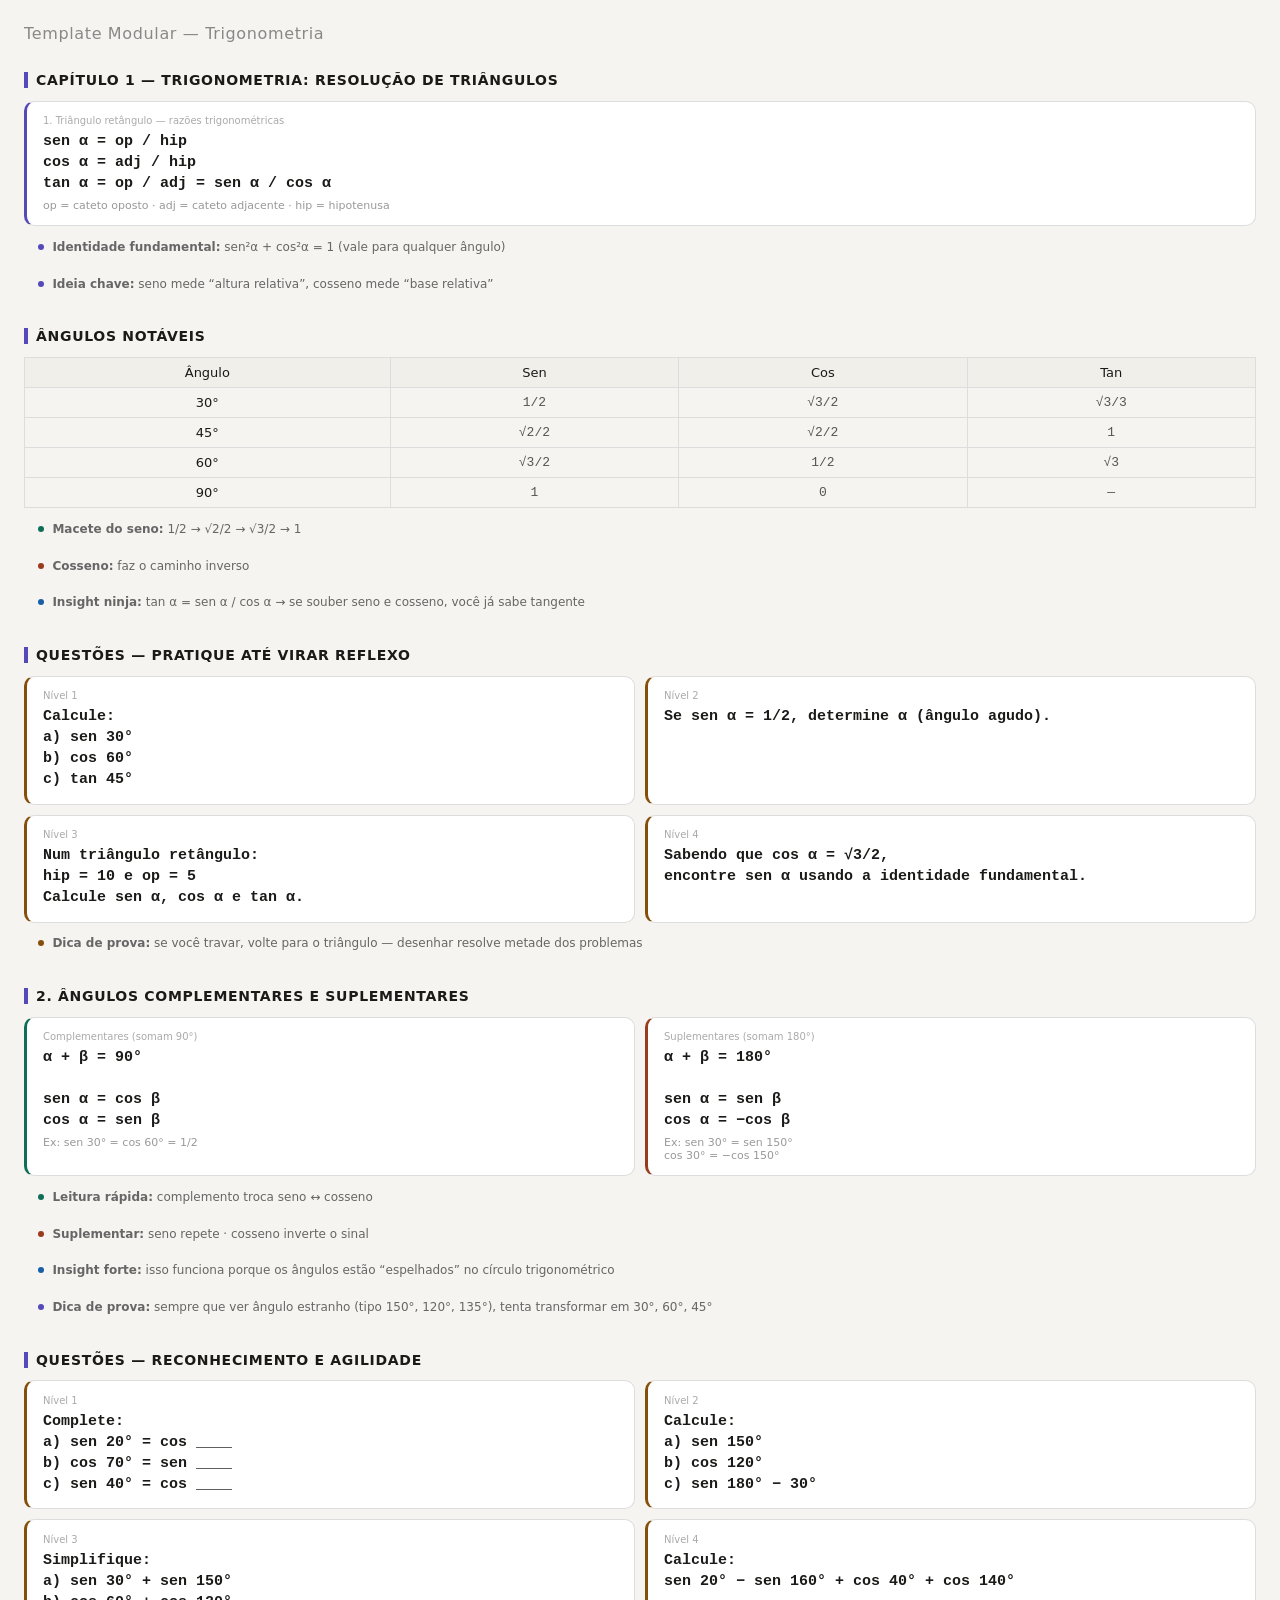
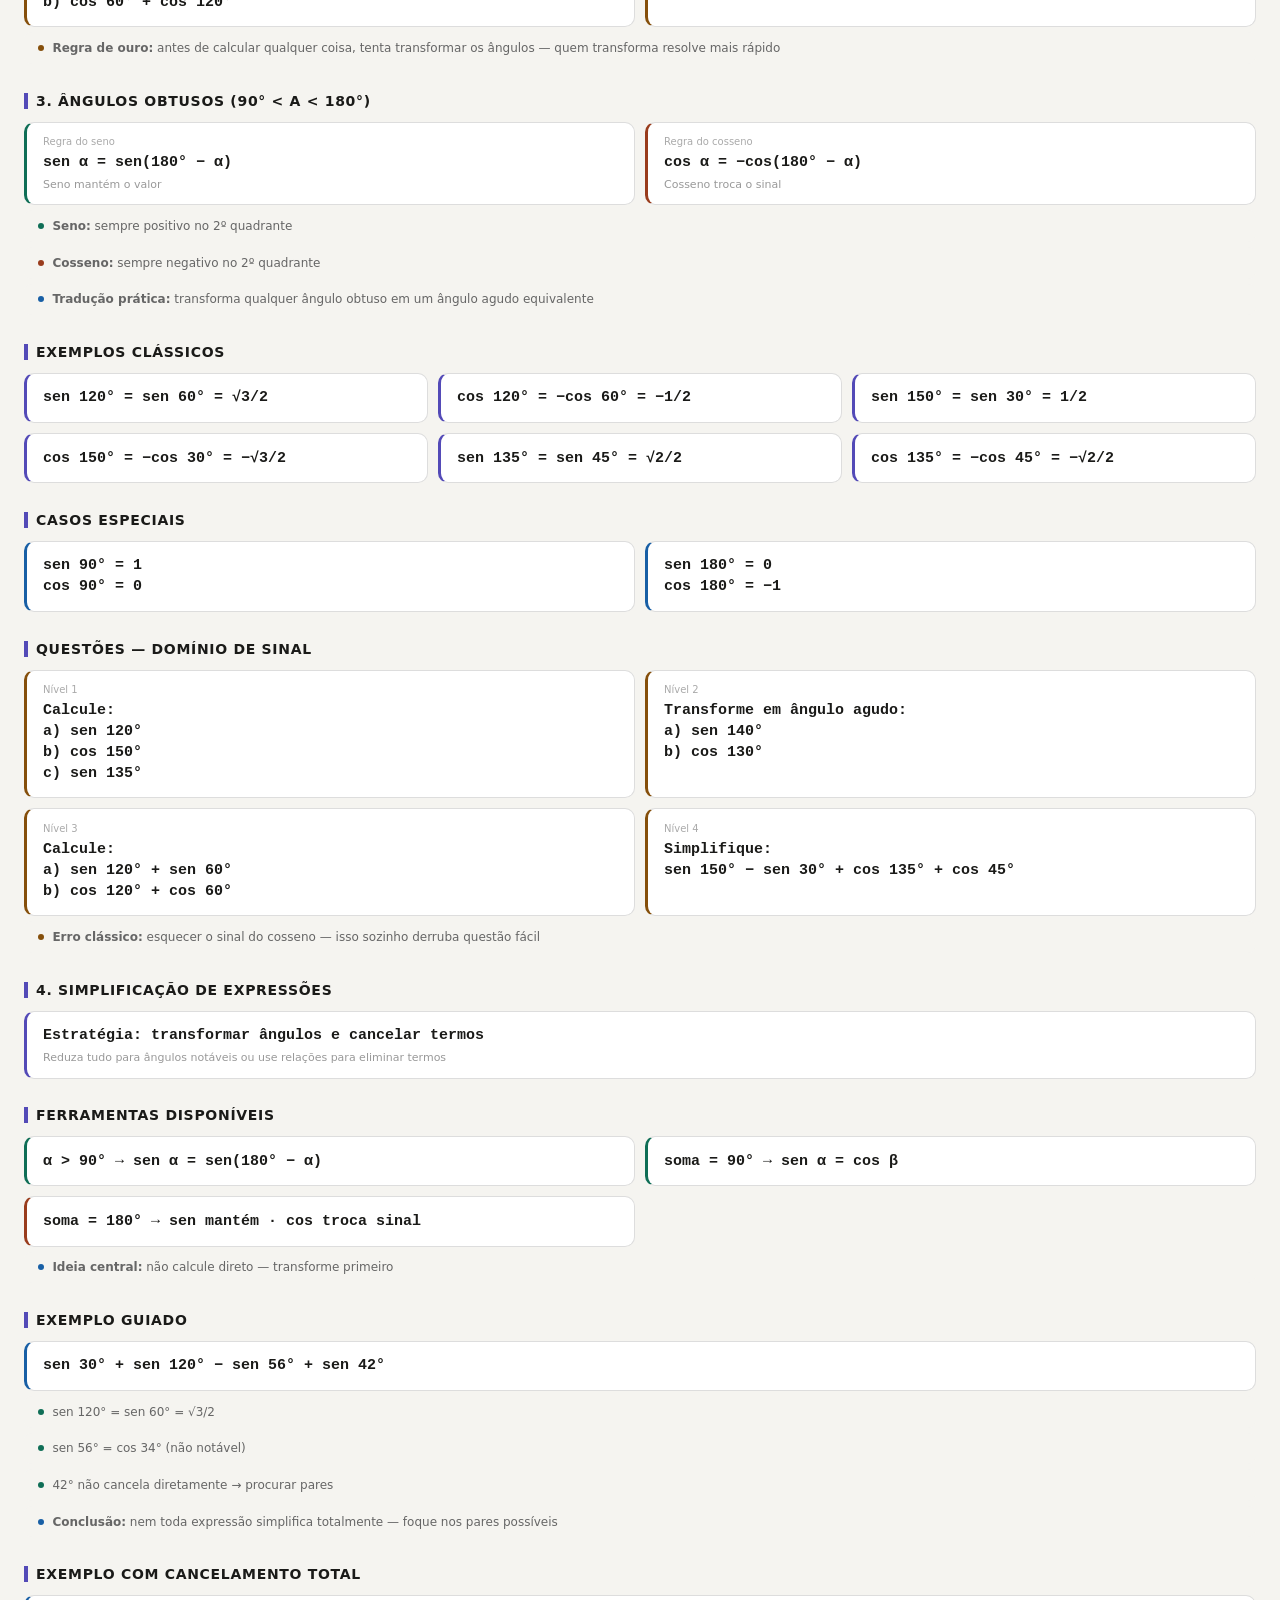
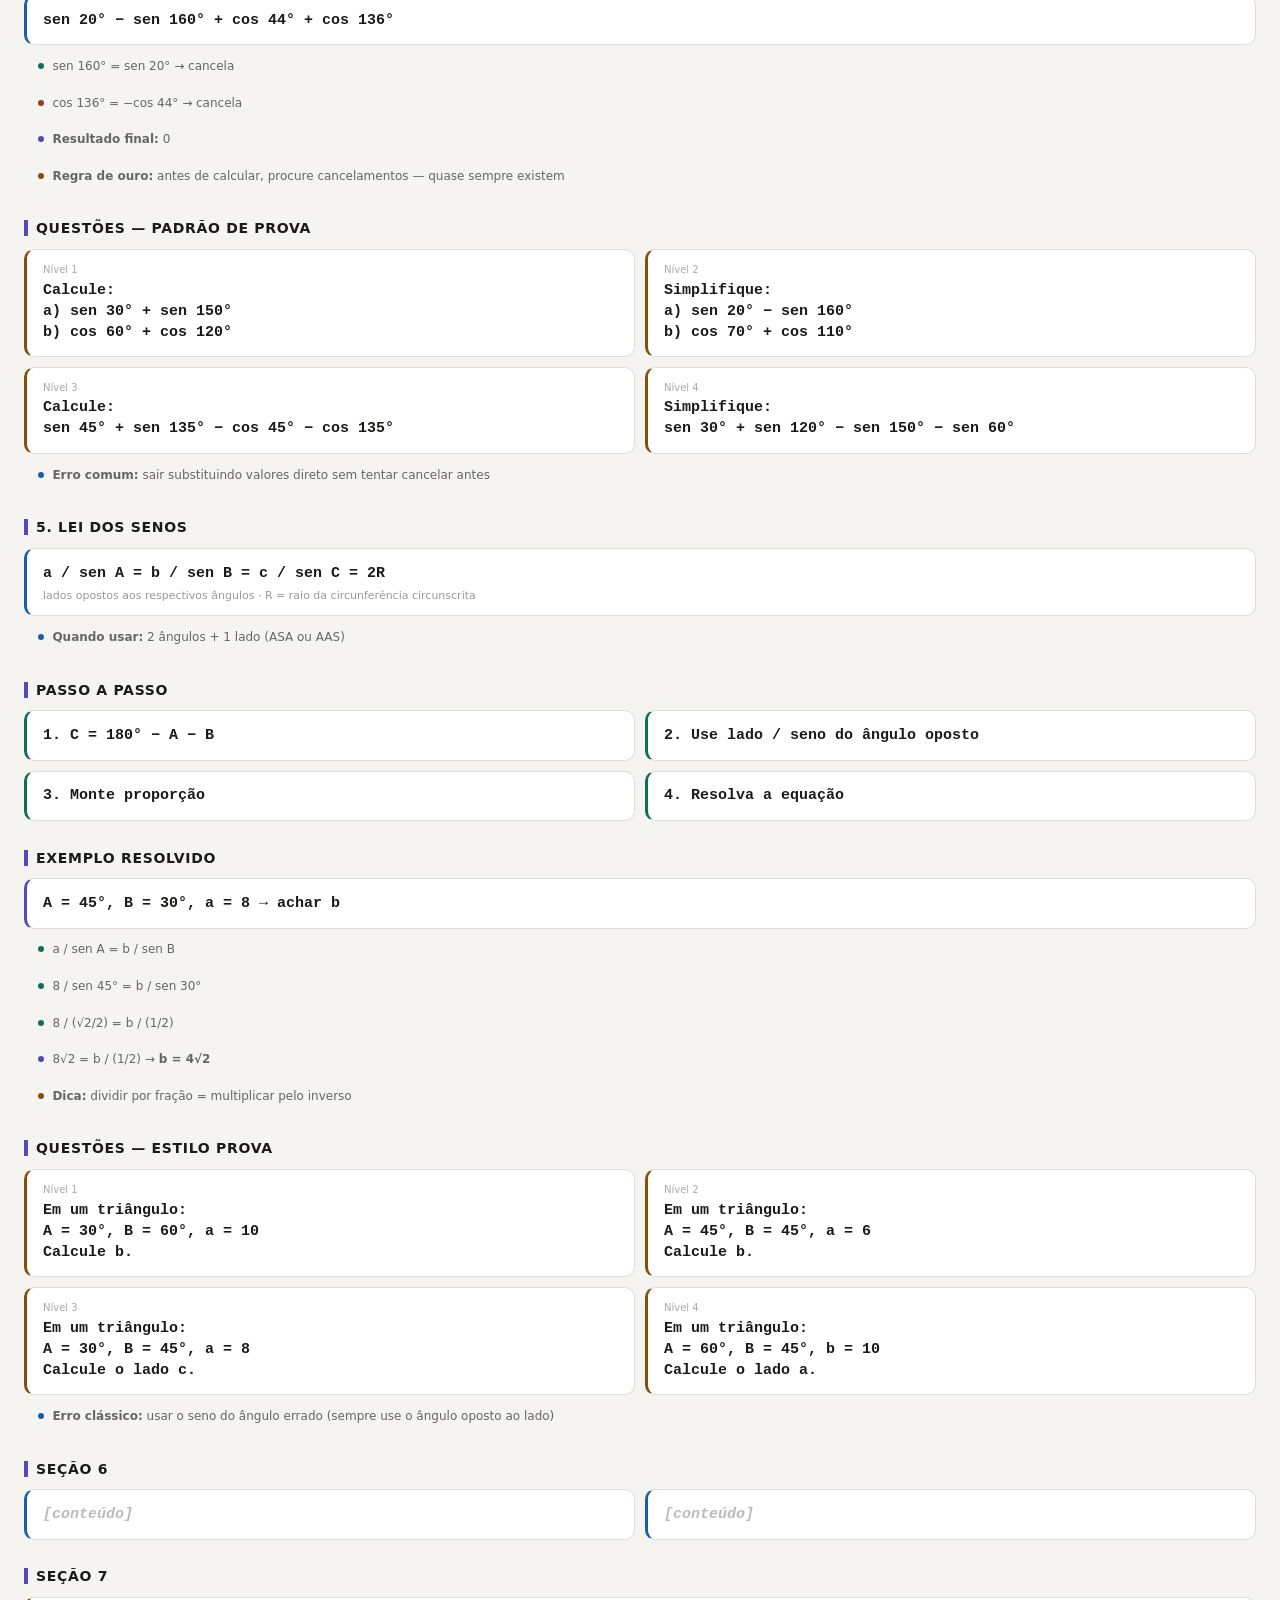
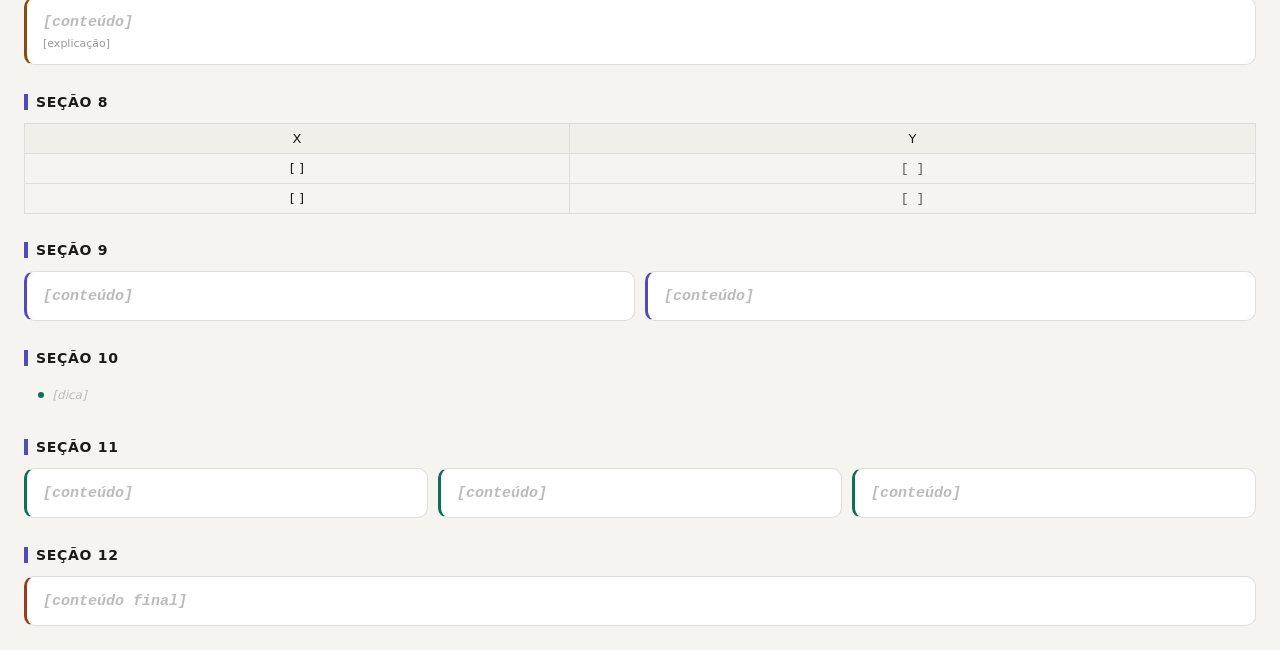
==== index.html @ 58ce8fad "upd" ====
<!DOCTYPE html>
<html lang="pt-br">
<head>
<meta charset="UTF-8">
<meta name="viewport" content="width=device-width, initial-scale=1.0">
<title>Template — Trigonometria Modular</title>

<style>
* { box-sizing: border-box; margin: 0; padding: 0; }
body { font-family: system-ui, sans-serif; background: #f5f4f0; color: #1a1a18; padding: 1.5rem; }
h1 { font-size: 16px; font-weight: 500; color: #888; margin-bottom: 1.5rem; letter-spacing: .04em; }

.section-label {
  font-size: 14px;
  font-weight: 700;
  letter-spacing: .05em;
  text-transform: uppercase;
  color: #1a1a18;
  margin: 1.8rem 0 .8rem;
  border-left: 4px solid #534AB7;
  padding-left: 8px;
}
.grid { display: grid; grid-template-columns: 1fr 1fr; gap: 10px; }
.grid3 { display: grid; grid-template-columns: 1fr 1fr 1fr; gap: 10px; }

.f { background: #fff; border: 0.5px solid #ddd; border-radius: 10px; padding: .85rem 1rem; }
.f .name { font-size: 10px; color: #aaa; margin-bottom: .3rem; }
.f .formula { font-size: 15px; font-weight: 600; font-family: 'Courier New', monospace; line-height: 1.4; }
.f .note { font-size: 11px; color: #999; margin-top: .3rem; }

.accent-purple { border-left: 3px solid #534AB7; }
.accent-teal   { border-left: 3px solid #0F6E56; }
.accent-coral  { border-left: 3px solid #993C1D; }
.accent-blue   { border-left: 3px solid #185FA5; }
.accent-amber  { border-left: 3px solid #854F0B; }

table { width: 100%; border-collapse: collapse; font-size: 13px; margin: 4px 0; }
th { background: #f0efe9; padding: 7px 10px; font-weight: 500; border: 0.5px solid #ddd; text-align: center; }
td { padding: 7px 10px; border: 0.5px solid #ddd; text-align: center; color: #555; font-family: monospace; }
td:first-child { font-family: system-ui; font-weight: 500; color: #1a1a18; }

.rule {
  background: #f5f4f0;
  border-radius: 8px;
  padding: .55rem .9rem;
  font-size: 12px;
  color: #666;
  margin: 5px 0;
  display: flex;
  gap: 8px;
  align-items: flex-start;
}

.dot { width: 6px; height: 6px; border-radius: 50%; flex-shrink: 0; margin-top: 4px; }
.dp { background: #534AB7; }
.dt { background: #0F6E56; }
.dc { background: #993C1D; }
.db { background: #185FA5; }
.da { background: #854F0B; }

.placeholder {
  font-size: 12px;
  color: #bbb;
  font-style: italic;
}

@media (max-width: 480px) {
  .grid, .grid3 { grid-template-columns: 1fr; }
}
</style>
</head>

<body>

<h1>Template Modular — Trigonometria</h1>

<!-- BLOCO 1 -->
<div class="section-label">Capítulo 1 — Trigonometria: resolução de triângulos</div>

<div class="f accent-purple">
  <div class="name">1. Triângulo retângulo — razões trigonométricas</div>
  <div class="formula">
    sen α = op / hip<br>
    cos α = adj / hip<br>
    tan α = op / adj = sen α / cos α
  </div>
  <div class="note">
    op = cateto oposto · adj = cateto adjacente · hip = hipotenusa
  </div>
</div>

<div class="rule">
  <span class="dot dp"></span>
  <span><b>Identidade fundamental:</b> sen²α + cos²α = 1 (vale para qualquer ângulo)</span>
</div>

<div class="rule">
  <span class="dot dp"></span>
  <span><b>Ideia chave:</b> seno mede “altura relativa”, cosseno mede “base relativa”</span>
</div>

<div class="section-label">Ângulos notáveis</div>

<table>
<thead><tr><th>Ângulo</th><th>Sen</th><th>Cos</th><th>Tan</th></tr></thead>
<tbody>
<tr><td>30°</td><td>1/2</td><td>√3/2</td><td>√3/3</td></tr>
<tr><td>45°</td><td>√2/2</td><td>√2/2</td><td>1</td></tr>
<tr><td>60°</td><td>√3/2</td><td>1/2</td><td>√3</td></tr>
<tr><td>90°</td><td>1</td><td>0</td><td>—</td></tr>
</tbody>
</table>

<div class="rule">
  <span class="dot dt"></span>
  <span><b>Macete do seno:</b> 1/2 → √2/2 → √3/2 → 1</span>
</div>

<div class="rule">
  <span class="dot dc"></span>
  <span><b>Cosseno:</b> faz o caminho inverso</span>
</div>

<div class="rule">
  <span class="dot db"></span>
  <span><b>Insight ninja:</b> tan α = sen α / cos α → se souber seno e cosseno, você já sabe tangente</span>
</div>

<!-- QUESTÕES -->
<div class="section-label">Questões — pratique até virar reflexo</div>

<div class="grid">

  <div class="f accent-amber">
    <div class="name">Nível 1</div>
    <div class="formula">
      Calcule:<br>
      a) sen 30°<br>
      b) cos 60°<br>
      c) tan 45°
    </div>
  </div>

  <div class="f accent-amber">
    <div class="name">Nível 2</div>
    <div class="formula">
      Se sen α = 1/2, determine α (ângulo agudo).
    </div>
  </div>

  <div class="f accent-amber">
    <div class="name">Nível 3</div>
    <div class="formula">
      Num triângulo retângulo:<br>
      hip = 10 e op = 5<br>
      Calcule sen α, cos α e tan α.
    </div>
  </div>

  <div class="f accent-amber">
    <div class="name">Nível 4</div>
    <div class="formula">
      Sabendo que cos α = √3/2,<br>
      encontre sen α usando a identidade fundamental.
    </div>
  </div>

</div>

<div class="rule">
  <span class="dot da"></span>
  <span><b>Dica de prova:</b> se você travar, volte para o triângulo — desenhar resolve metade dos problemas</span>
</div>

<!-- BLOCO 2 -->
<div class="section-label">2. Ângulos complementares e suplementares</div>

<div class="grid">

  <div class="f accent-teal">
    <div class="name">Complementares (somam 90°)</div>
    <div class="formula">
      α + β = 90°<br><br>
      sen α = cos β<br>
      cos α = sen β
    </div>
    <div class="note">
      Ex: sen 30° = cos 60° = 1/2
    </div>
  </div>

  <div class="f accent-coral">
    <div class="name">Suplementares (somam 180°)</div>
    <div class="formula">
      α + β = 180°<br><br>
      sen α = sen β<br>
      cos α = −cos β
    </div>
    <div class="note">
      Ex: sen 30° = sen 150°<br>
      cos 30° = −cos 150°
    </div>
  </div>

</div>

<div class="rule">
  <span class="dot dt"></span>
  <span><b>Leitura rápida:</b> complemento troca seno ↔ cosseno</span>
</div>

<div class="rule">
  <span class="dot dc"></span>
  <span><b>Suplementar:</b> seno repete · cosseno inverte o sinal</span>
</div>

<div class="rule">
  <span class="dot db"></span>
  <span><b>Insight forte:</b> isso funciona porque os ângulos estão “espelhados” no círculo trigonométrico</span>
</div>

<div class="rule">
  <span class="dot dp"></span>
  <span><b>Dica de prova:</b> sempre que ver ângulo estranho (tipo 150°, 120°, 135°), tenta transformar em 30°, 60°, 45°</span>
</div>

<!-- QUESTÕES -->
<div class="section-label">Questões — reconhecimento e agilidade</div>

<div class="grid">

  <div class="f accent-amber">
    <div class="name">Nível 1</div>
    <div class="formula">
      Complete:<br>
      a) sen 20° = cos ____<br>
      b) cos 70° = sen ____<br>
      c) sen 40° = cos ____
    </div>
  </div>

  <div class="f accent-amber">
    <div class="name">Nível 2</div>
    <div class="formula">
      Calcule:<br>
      a) sen 150°<br>
      b) cos 120°<br>
      c) sen 180° − 30°
    </div>
  </div>

  <div class="f accent-amber">
    <div class="name">Nível 3</div>
    <div class="formula">
      Simplifique:<br>
      a) sen 30° + sen 150°<br>
      b) cos 60° + cos 120°
    </div>
  </div>

  <div class="f accent-amber">
    <div class="name">Nível 4</div>
    <div class="formula">
      Calcule:<br>
      sen 20° − sen 160° + cos 40° + cos 140°
    </div>
  </div>

</div>

<div class="rule">
  <span class="dot da"></span>
  <span><b>Regra de ouro:</b> antes de calcular qualquer coisa, tenta transformar os ângulos — quem transforma resolve mais rápido</span>
</div>

<!-- BLOCO 3 -->
<div class="section-label">3. Ângulos obtusos (90° < α < 180°)</div>

<div class="grid">

  <div class="f accent-teal">
    <div class="name">Regra do seno</div>
    <div class="formula">
      sen α = sen(180° − α)
    </div>
    <div class="note">
      Seno mantém o valor
    </div>
  </div>

  <div class="f accent-coral">
    <div class="name">Regra do cosseno</div>
    <div class="formula">
      cos α = −cos(180° − α)
    </div>
    <div class="note">
      Cosseno troca o sinal
    </div>
  </div>

</div>

<div class="rule">
  <span class="dot dt"></span>
  <span><b>Seno:</b> sempre positivo no 2º quadrante</span>
</div>

<div class="rule">
  <span class="dot dc"></span>
  <span><b>Cosseno:</b> sempre negativo no 2º quadrante</span>
</div>

<div class="rule">
  <span class="dot db"></span>
  <span><b>Tradução prática:</b> transforma qualquer ângulo obtuso em um ângulo agudo equivalente</span>
</div>

<div class="section-label">Exemplos clássicos</div>

<div class="grid3">

  <div class="f accent-purple">
    <div class="formula">
      sen 120° = sen 60° = √3/2
    </div>
  </div>

  <div class="f accent-purple">
    <div class="formula">
      cos 120° = −cos 60° = −1/2
    </div>
  </div>

  <div class="f accent-purple">
    <div class="formula">
      sen 150° = sen 30° = 1/2
    </div>
  </div>

  <div class="f accent-purple">
    <div class="formula">
      cos 150° = −cos 30° = −√3/2
    </div>
  </div>

  <div class="f accent-purple">
    <div class="formula">
      sen 135° = sen 45° = √2/2
    </div>
  </div>

  <div class="f accent-purple">
    <div class="formula">
      cos 135° = −cos 45° = −√2/2
    </div>
  </div>

</div>

<div class="section-label">Casos especiais</div>

<div class="grid">

  <div class="f accent-blue">
    <div class="formula">
      sen 90° = 1<br>
      cos 90° = 0
    </div>
  </div>

  <div class="f accent-blue">
    <div class="formula">
      sen 180° = 0<br>
      cos 180° = −1
    </div>
  </div>

</div>

<!-- QUESTÕES -->
<div class="section-label">Questões — domínio de sinal</div>

<div class="grid">

  <div class="f accent-amber">
    <div class="name">Nível 1</div>
    <div class="formula">
      Calcule:<br>
      a) sen 120°<br>
      b) cos 150°<br>
      c) sen 135°
    </div>
  </div>

  <div class="f accent-amber">
    <div class="name">Nível 2</div>
    <div class="formula">
      Transforme em ângulo agudo:<br>
      a) sen 140°<br>
      b) cos 130°
    </div>
  </div>

  <div class="f accent-amber">
    <div class="name">Nível 3</div>
    <div class="formula">
      Calcule:<br>
      a) sen 120° + sen 60°<br>
      b) cos 120° + cos 60°
    </div>
  </div>

  <div class="f accent-amber">
    <div class="name">Nível 4</div>
    <div class="formula">
      Simplifique:<br>
      sen 150° − sen 30° + cos 135° + cos 45°
    </div>
  </div>

</div>

<div class="rule">
  <span class="dot da"></span>
  <span><b>Erro clássico:</b> esquecer o sinal do cosseno — isso sozinho derruba questão fácil</span>
</div>

<!-- BLOCO 4 -->
<div class="section-label">4. Simplificação de expressões</div>

<div class="f accent-purple">
  <div class="formula">
    Estratégia: transformar ângulos e cancelar termos
  </div>
  <div class="note">
    Reduza tudo para ângulos notáveis ou use relações para eliminar termos
  </div>
</div>

<div class="section-label">Ferramentas disponíveis</div>

<div class="grid">

  <div class="f accent-teal">
    <div class="formula">
      α > 90° → sen α = sen(180° − α)
    </div>
  </div>

  <div class="f accent-teal">
    <div class="formula">
      soma = 90° → sen α = cos β
    </div>
  </div>

  <div class="f accent-coral">
    <div class="formula">
      soma = 180° → sen mantém · cos troca sinal
    </div>
  </div>

</div>

<div class="rule">
  <span class="dot db"></span>
  <span><b>Ideia central:</b> não calcule direto — transforme primeiro</span>
</div>

<div class="section-label">Exemplo guiado</div>

<div class="f accent-blue">
  <div class="formula">
    sen 30° + sen 120° − sen 56° + sen 42°
  </div>
</div>

<div class="rule">
  <span class="dot dt"></span>
  <span>sen 120° = sen 60° = √3/2</span>
</div>

<div class="rule">
  <span class="dot dt"></span>
  <span>sen 56° = cos 34° (não notável)</span>
</div>

<div class="rule">
  <span class="dot dt"></span>
  <span>42° não cancela diretamente → procurar pares</span>
</div>

<div class="rule">
  <span class="dot db"></span>
  <span><b>Conclusão:</b> nem toda expressão simplifica totalmente — foque nos pares possíveis</span>
</div>

<div class="section-label">Exemplo com cancelamento total</div>

<div class="f accent-blue">
  <div class="formula">
    sen 20° − sen 160° + cos 44° + cos 136°
  </div>
</div>

<div class="rule">
  <span class="dot dt"></span>
  <span>sen 160° = sen 20° → cancela</span>
</div>

<div class="rule">
  <span class="dot dc"></span>
  <span>cos 136° = −cos 44° → cancela</span>
</div>

<div class="rule">
  <span class="dot dp"></span>
  <span><b>Resultado final:</b> 0</span>
</div>

<div class="rule">
  <span class="dot da"></span>
  <span><b>Regra de ouro:</b> antes de calcular, procure cancelamentos — quase sempre existem</span>
</div>

<!-- QUESTÕES -->
<div class="section-label">Questões — padrão de prova</div>

<div class="grid">

  <div class="f accent-amber">
    <div class="name">Nível 1</div>
    <div class="formula">
      Calcule:<br>
      a) sen 30° + sen 150°<br>
      b) cos 60° + cos 120°
    </div>
  </div>

  <div class="f accent-amber">
    <div class="name">Nível 2</div>
    <div class="formula">
      Simplifique:<br>
      a) sen 20° − sen 160°<br>
      b) cos 70° + cos 110°
    </div>
  </div>

  <div class="f accent-amber">
    <div class="name">Nível 3</div>
    <div class="formula">
      Calcule:<br>
      sen 45° + sen 135° − cos 45° − cos 135°
    </div>
  </div>

  <div class="f accent-amber">
    <div class="name">Nível 4</div>
    <div class="formula">
      Simplifique:<br>
      sen 30° + sen 120° − sen 150° − sen 60°
    </div>
  </div>

</div>

<div class="rule">
  <span class="dot db"></span>
  <span><b>Erro comum:</b> sair substituindo valores direto sem tentar cancelar antes</span>
</div>

<!-- BLOCO 5 -->
<div class="section-label">5. Lei dos senos</div>

<div class="f accent-blue">
  <div class="formula">
    a / sen A = b / sen B = c / sen C = 2R
  </div>
  <div class="note">
    lados opostos aos respectivos ângulos · R = raio da circunferência circunscrita
  </div>
</div>

<div class="rule">
  <span class="dot db"></span>
  <span><b>Quando usar:</b> 2 ângulos + 1 lado (ASA ou AAS)</span>
</div>

<div class="section-label">Passo a passo</div>

<div class="grid">

  <div class="f accent-teal">
    <div class="formula">
      1. C = 180° − A − B
    </div>
  </div>

  <div class="f accent-teal">
    <div class="formula">
      2. Use lado / seno do ângulo oposto
    </div>
  </div>

  <div class="f accent-teal">
    <div class="formula">
      3. Monte proporção
    </div>
  </div>

  <div class="f accent-teal">
    <div class="formula">
      4. Resolva a equação
    </div>
  </div>

</div>

<div class="section-label">Exemplo resolvido</div>

<div class="f accent-purple">
  <div class="formula">
    A = 45°, B = 30°, a = 8 → achar b
  </div>
</div>

<div class="rule">
  <span class="dot dt"></span>
  <span>a / sen A = b / sen B</span>
</div>

<div class="rule">
  <span class="dot dt"></span>
  <span>8 / sen 45° = b / sen 30°</span>
</div>

<div class="rule">
  <span class="dot dt"></span>
  <span>8 / (√2/2) = b / (1/2)</span>
</div>

<div class="rule">
  <span class="dot dp"></span>
  <span>8√2 = b / (1/2) → <b>b = 4√2</b></span>
</div>

<div class="rule">
  <span class="dot da"></span>
  <span><b>Dica:</b> dividir por fração = multiplicar pelo inverso</span>
</div>

<!-- QUESTÕES -->
<div class="section-label">Questões — estilo prova</div>

<div class="grid">

  <div class="f accent-amber">
    <div class="name">Nível 1</div>
    <div class="formula">
      Em um triângulo:<br>
      A = 30°, B = 60°, a = 10<br>
      Calcule b.
    </div>
  </div>

  <div class="f accent-amber">
    <div class="name">Nível 2</div>
    <div class="formula">
      Em um triângulo:<br>
      A = 45°, B = 45°, a = 6<br>
      Calcule b.
    </div>
  </div>

  <div class="f accent-amber">
    <div class="name">Nível 3</div>
    <div class="formula">
      Em um triângulo:<br>
      A = 30°, B = 45°, a = 8<br>
      Calcule o lado c.
    </div>
  </div>

  <div class="f accent-amber">
    <div class="name">Nível 4</div>
    <div class="formula">
      Em um triângulo:<br>
      A = 60°, B = 45°, b = 10<br>
      Calcule o lado a.
    </div>
  </div>

</div>

<div class="rule">
  <span class="dot db"></span>
  <span><b>Erro clássico:</b> usar o seno do ângulo errado (sempre use o ângulo oposto ao lado)</span>
</div>

<!-- BLOCO 6 -->
<div class="section-label">Seção 6</div>
<div class="grid">
  <div class="f accent-blue"><div class="formula placeholder">[conteúdo]</div></div>
  <div class="f accent-blue"><div class="formula placeholder">[conteúdo]</div></div>
</div>

<!-- BLOCO 7 -->
<div class="section-label">Seção 7</div>
<div class="f accent-amber">
  <div class="formula placeholder">[conteúdo]</div>
  <div class="note">[explicação]</div>
</div>

<!-- BLOCO 8 -->
<div class="section-label">Seção 8</div>
<table>
<thead><tr><th>X</th><th>Y</th></tr></thead>
<tbody>
<tr><td>[ ]</td><td>[ ]</td></tr>
<tr><td>[ ]</td><td>[ ]</td></tr>
</tbody>
</table>

<!-- BLOCO 9 -->
<div class="section-label">Seção 9</div>
<div class="grid">
  <div class="f accent-purple"><div class="formula placeholder">[conteúdo]</div></div>
  <div class="f accent-purple"><div class="formula placeholder">[conteúdo]</div></div>
</div>

<!-- BLOCO 10 -->
<div class="section-label">Seção 10</div>
<div class="rule"><span class="dot dt"></span><span class="placeholder">[dica]</span></div>

<!-- BLOCO 11 -->
<div class="section-label">Seção 11</div>
<div class="grid3">
  <div class="f accent-teal"><div class="formula placeholder">[conteúdo]</div></div>
  <div class="f accent-teal"><div class="formula placeholder">[conteúdo]</div></div>
  <div class="f accent-teal"><div class="formula placeholder">[conteúdo]</div></div>
</div>

<!-- BLOCO 12 -->
<div class="section-label">Seção 12</div>
<div class="f accent-coral">
  <div class="formula placeholder">[conteúdo final]</div>
</div>

</body>
</html>
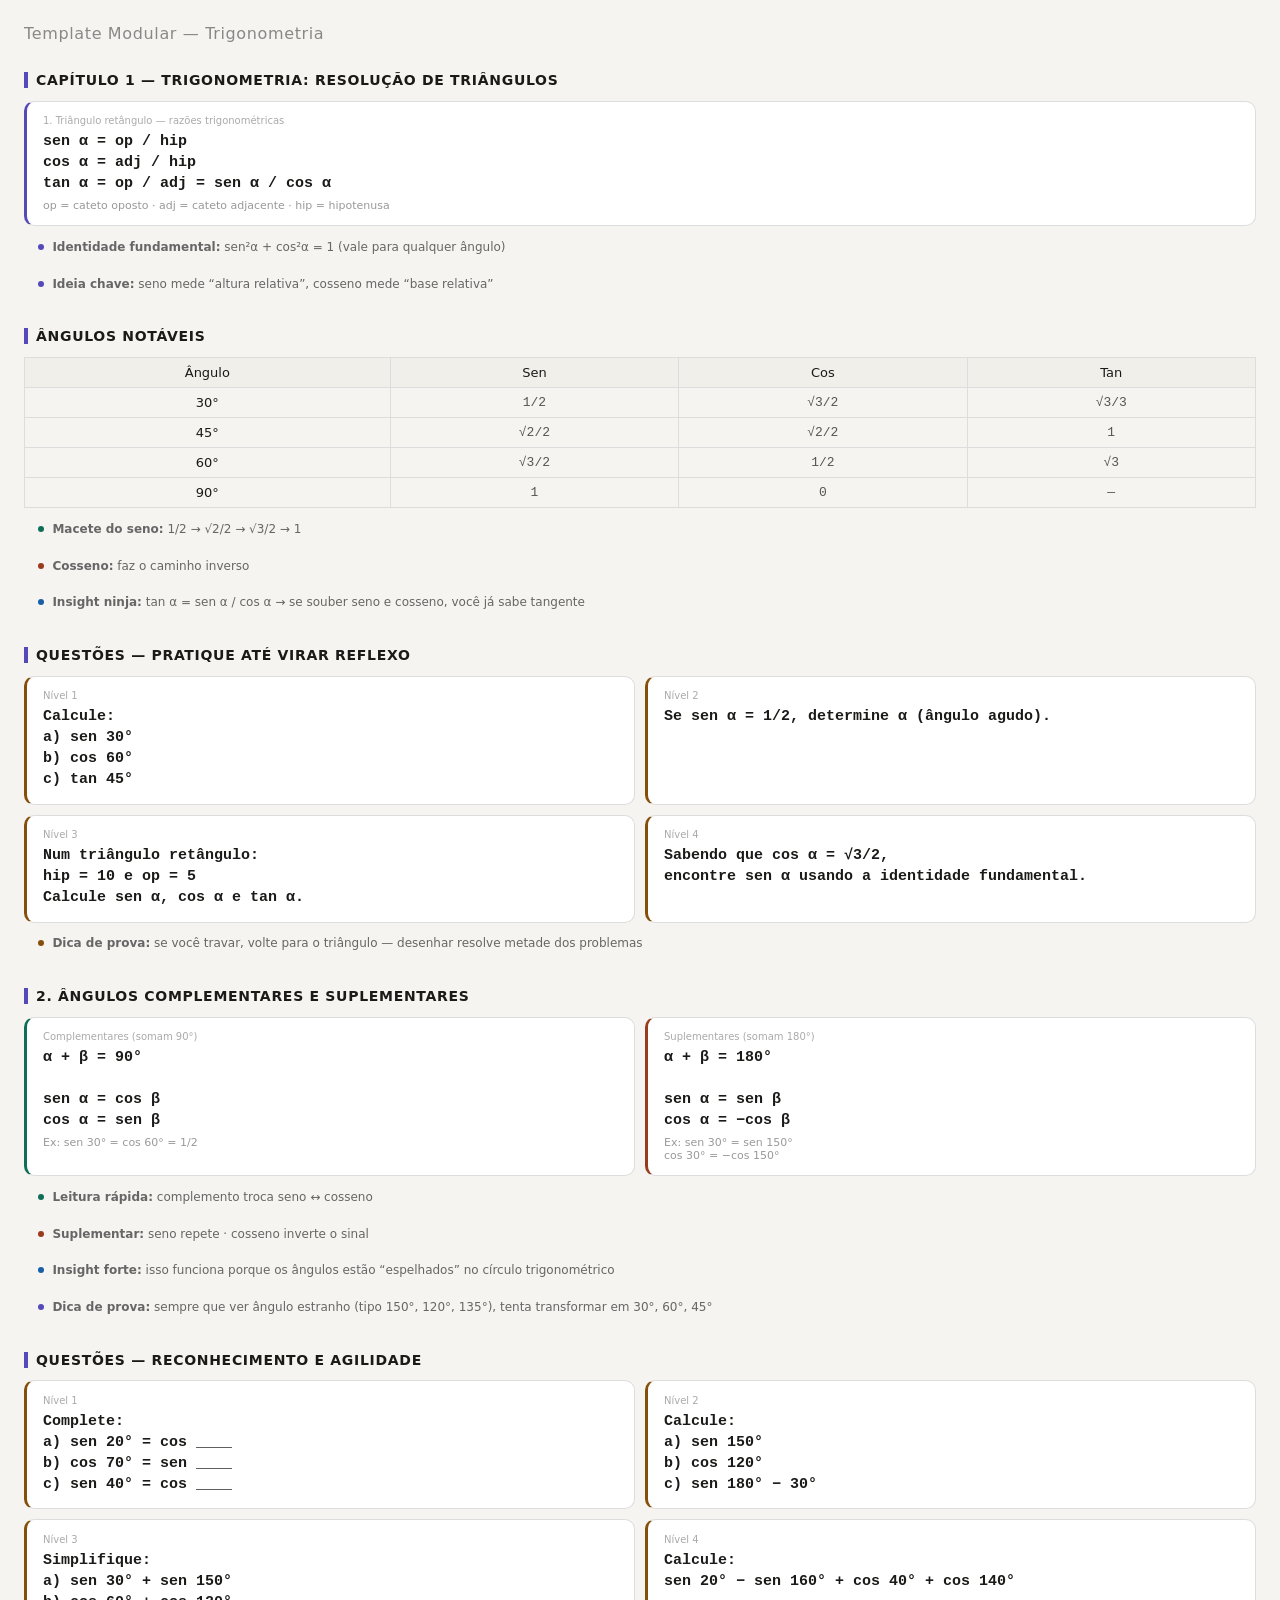
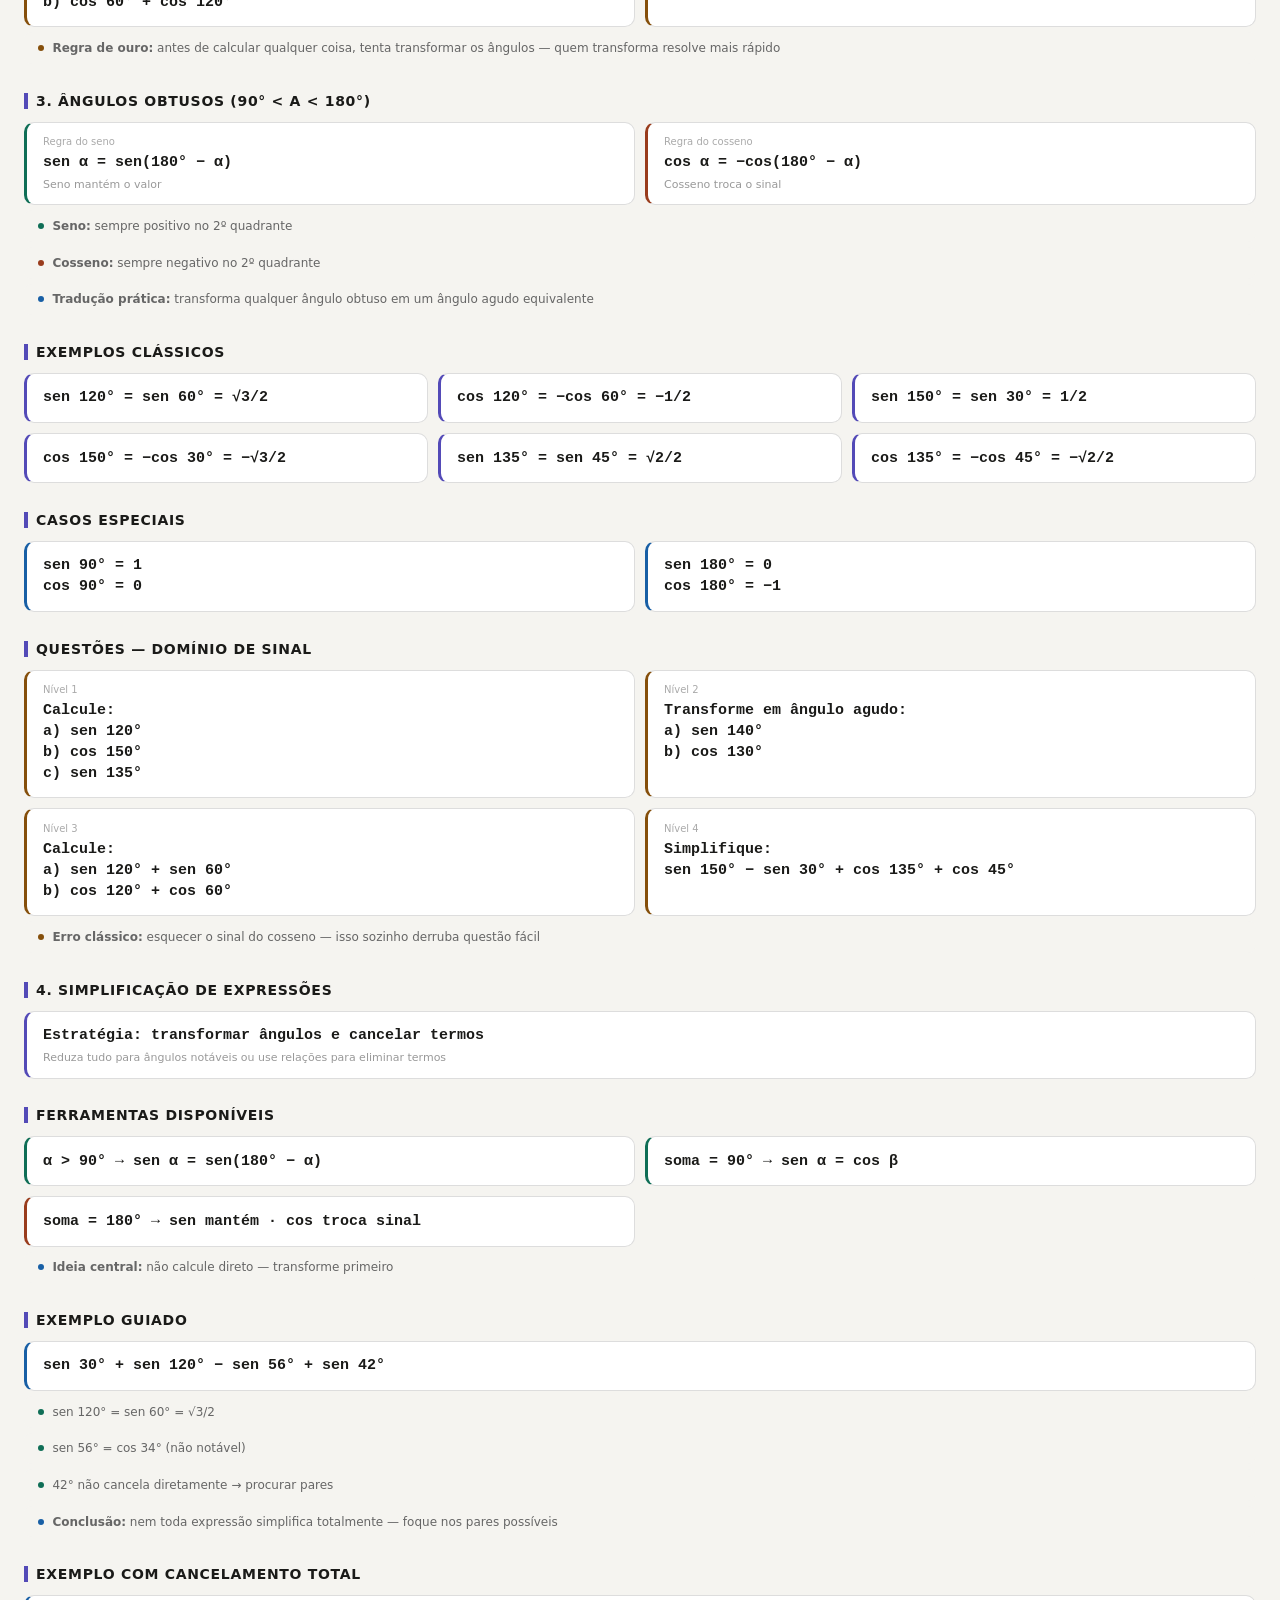
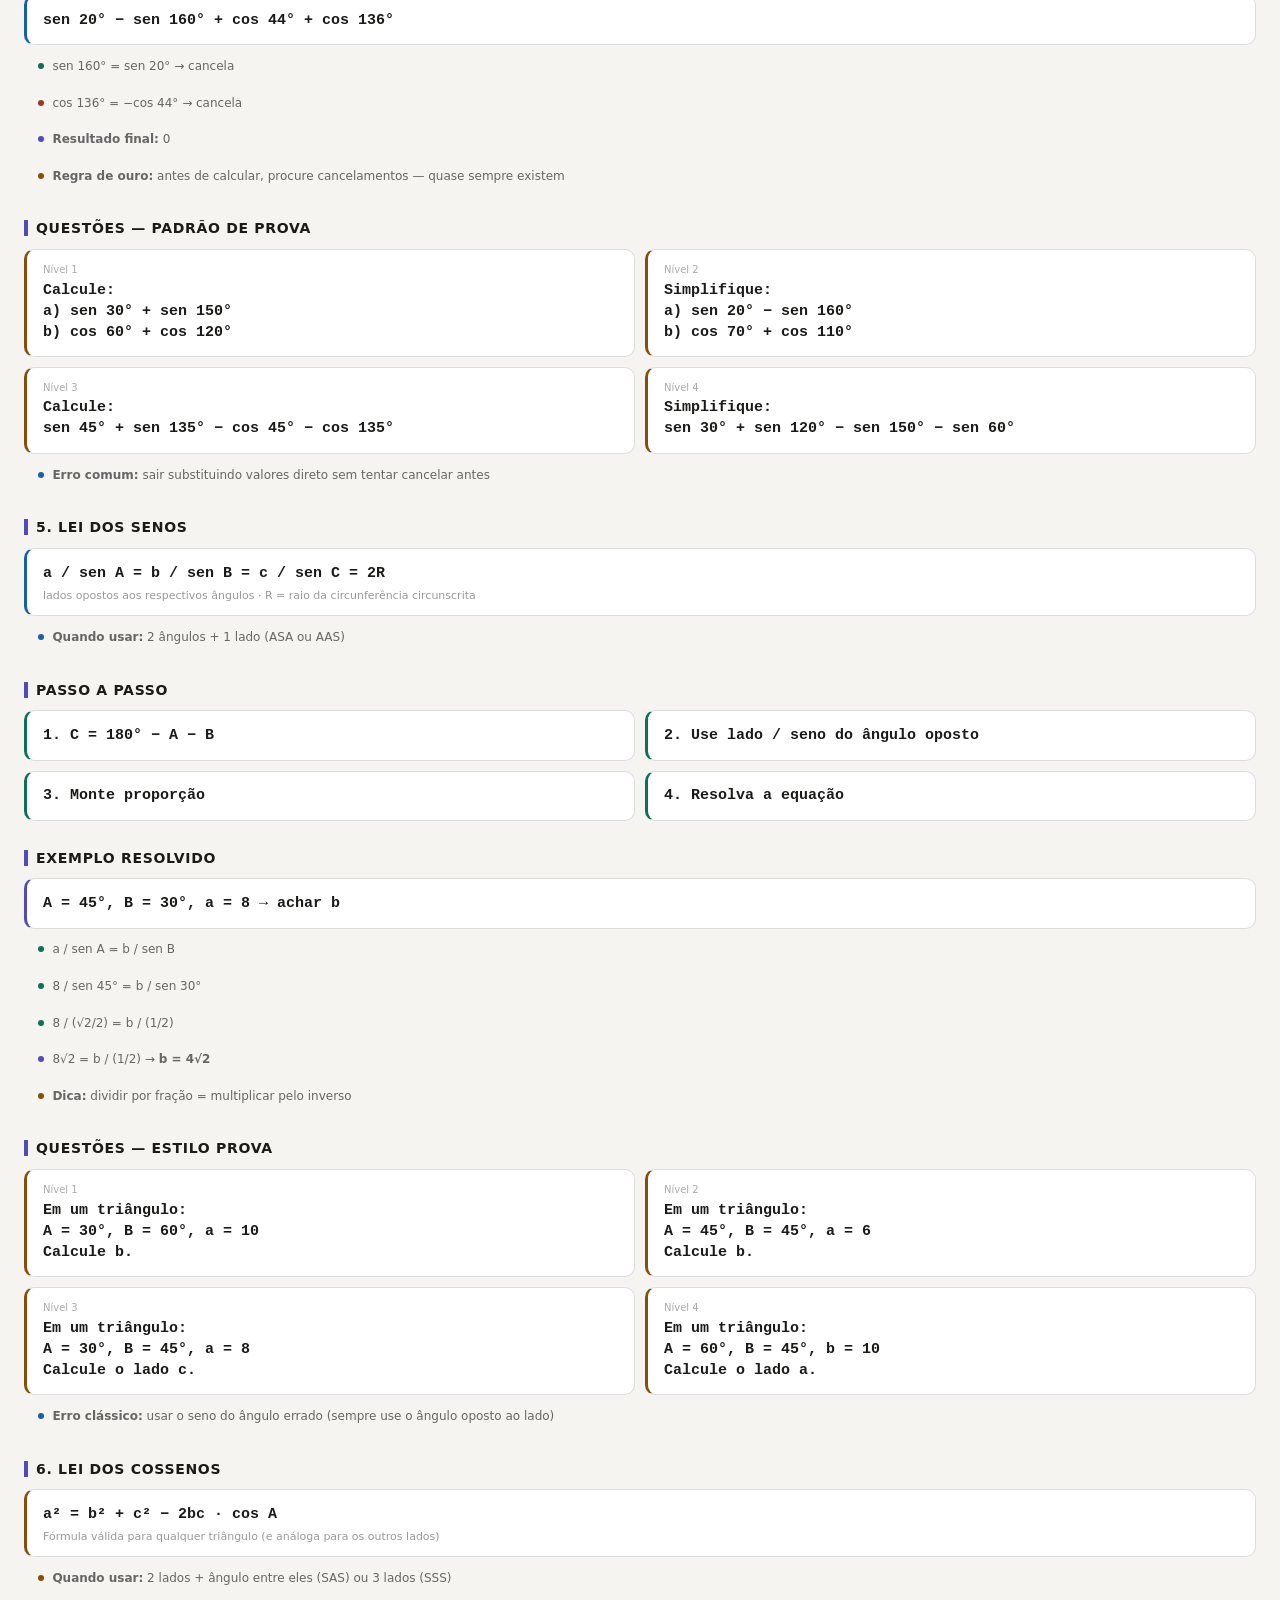
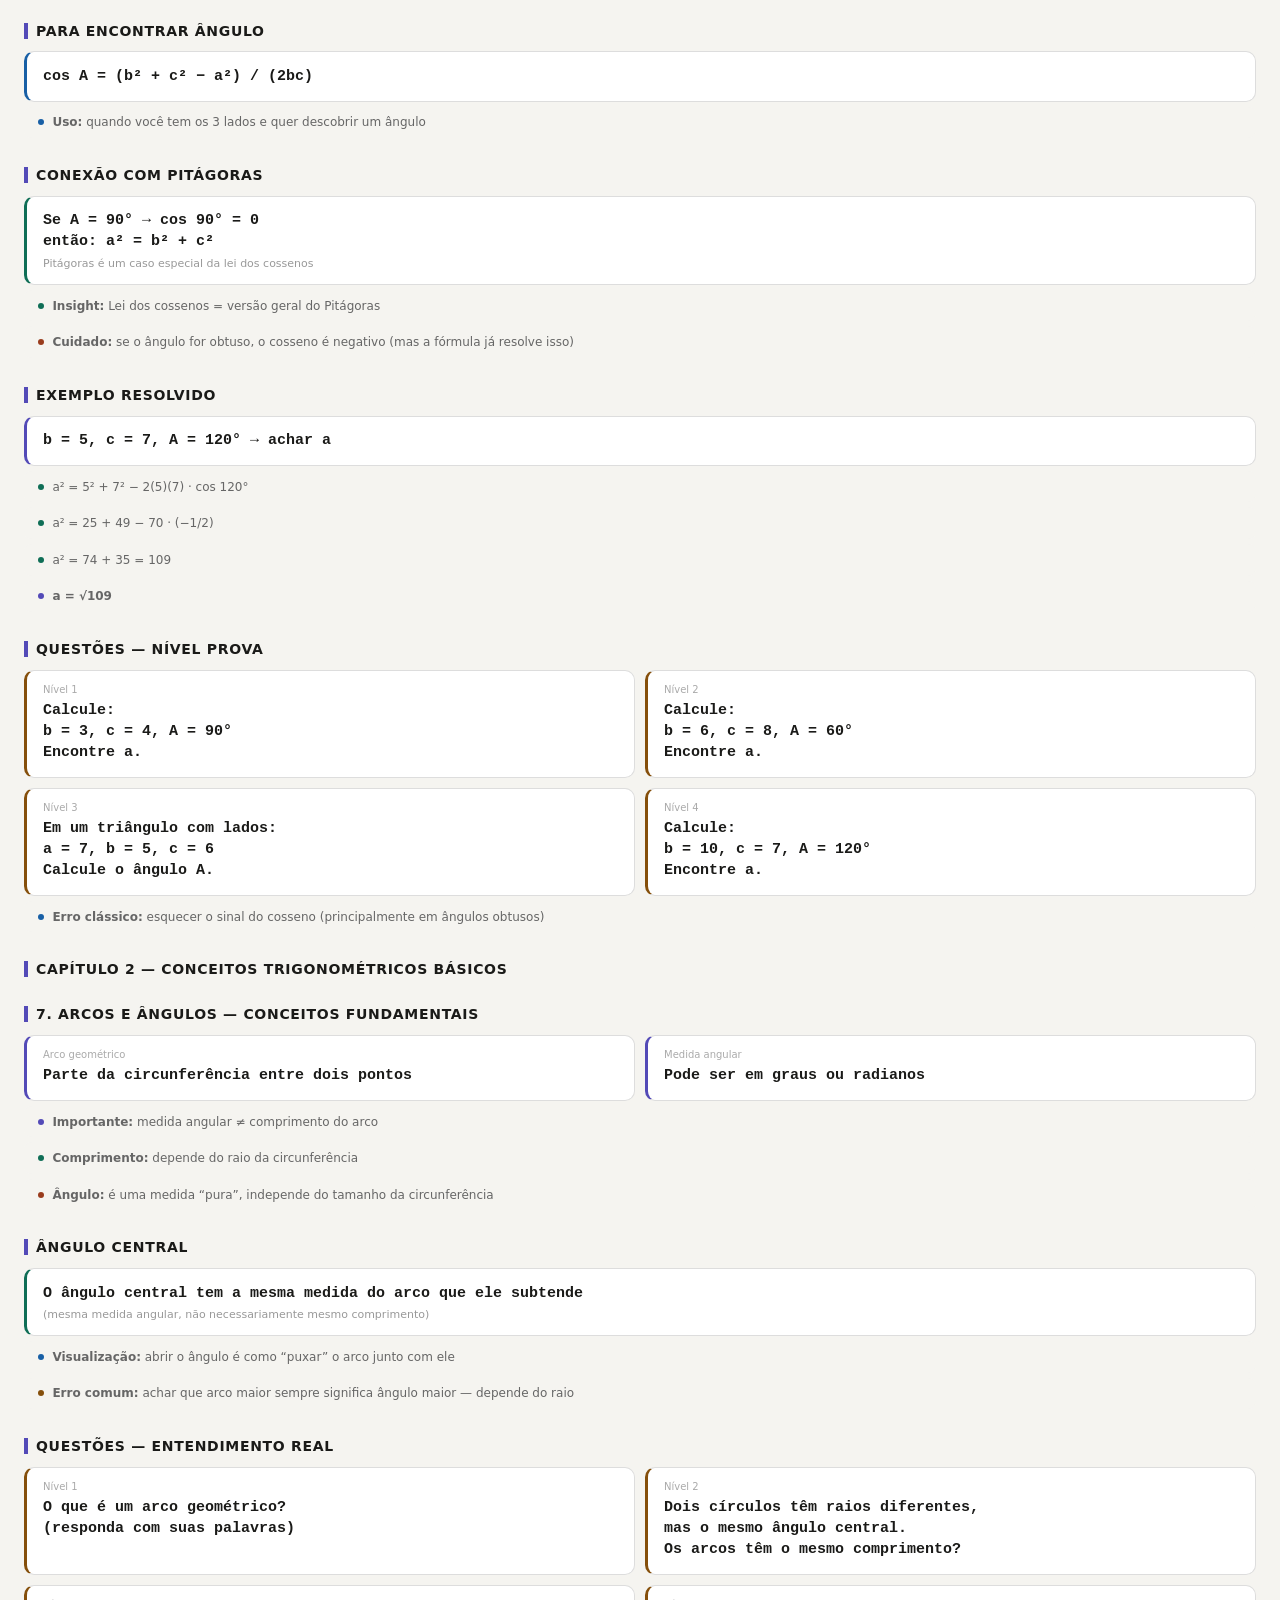
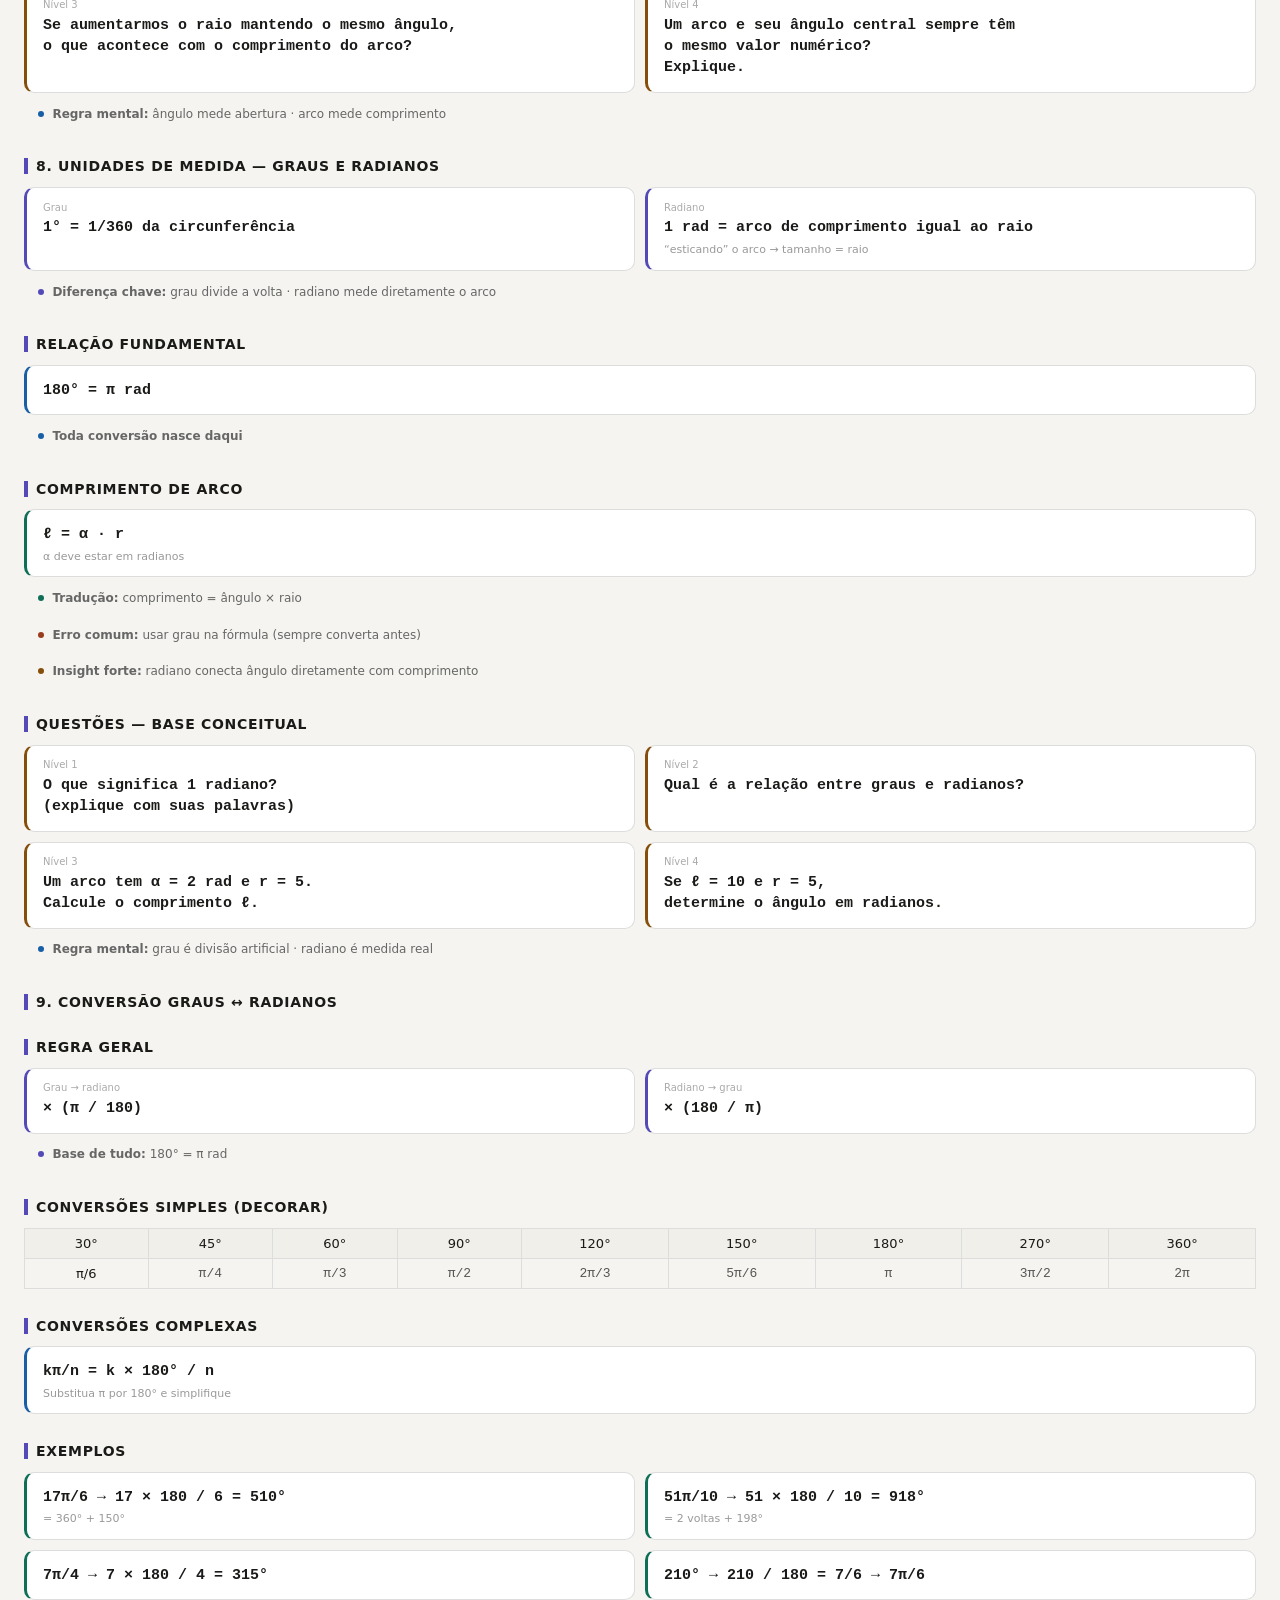
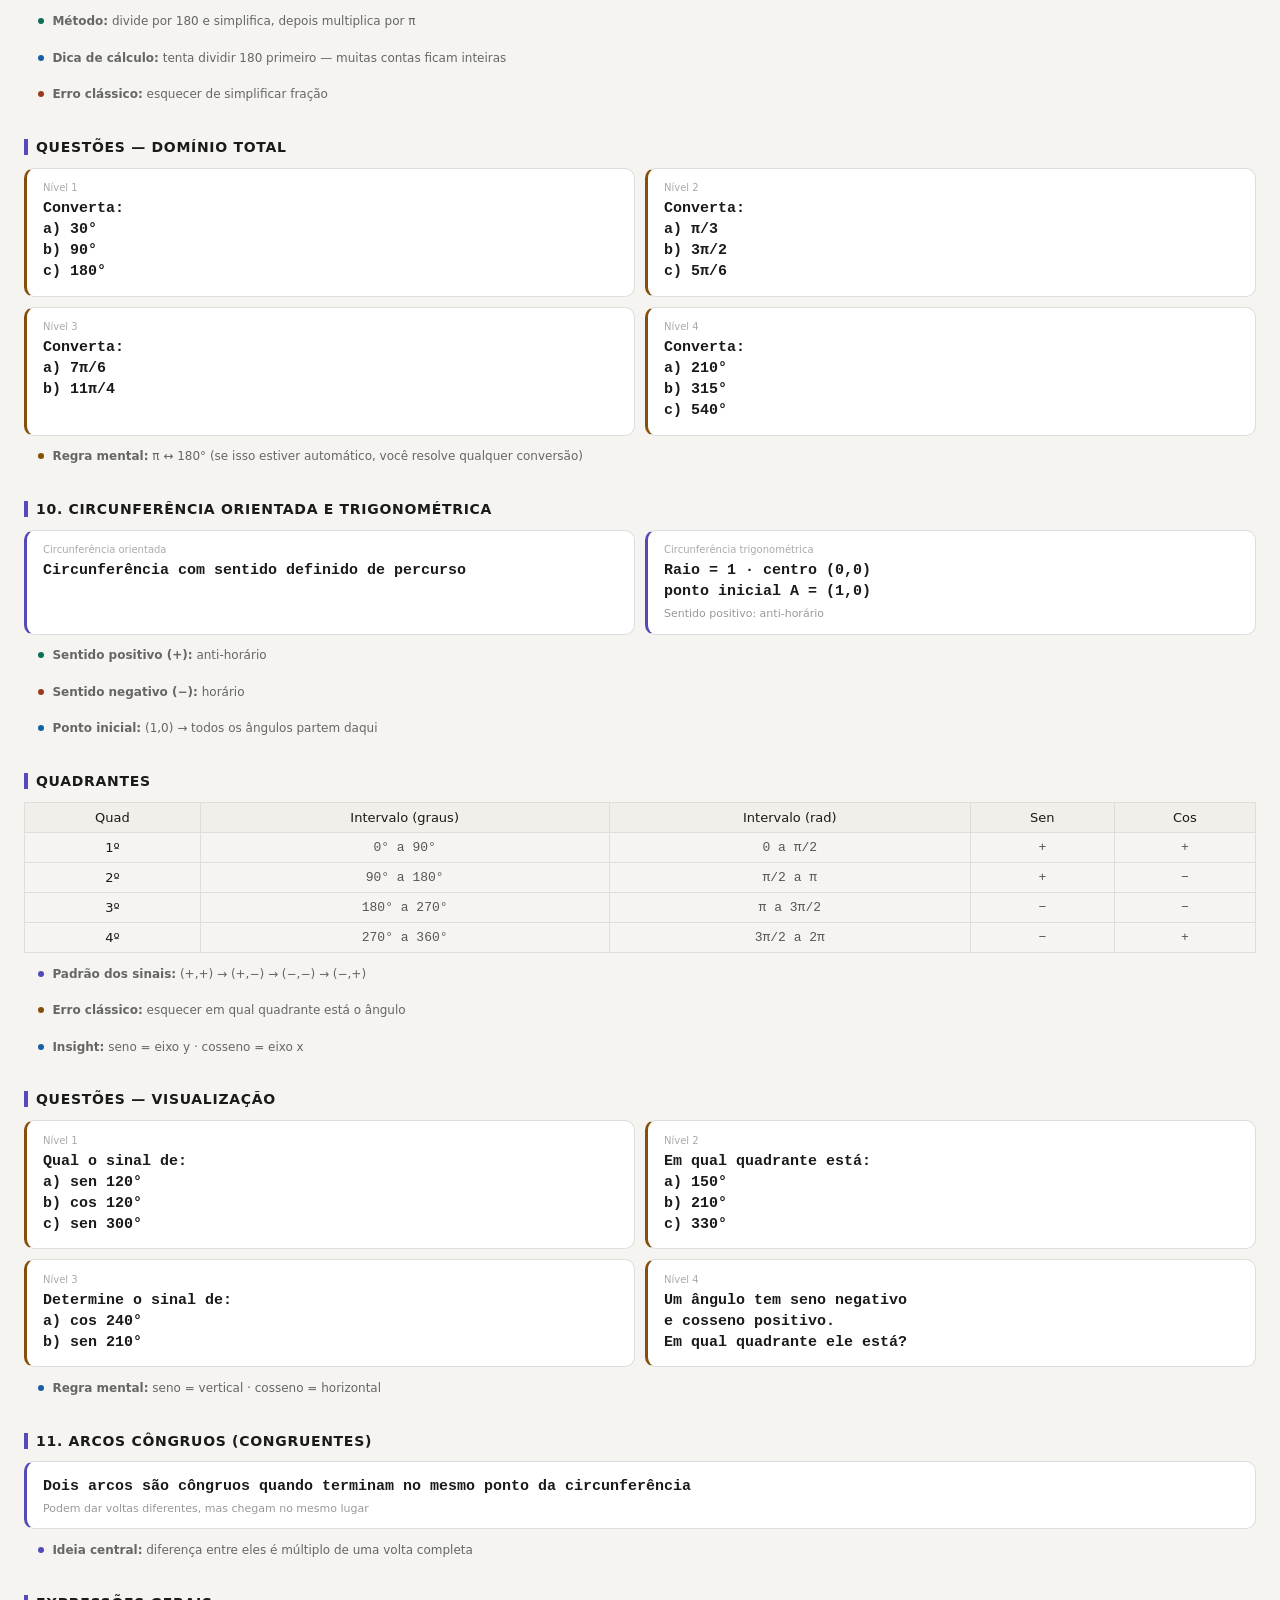
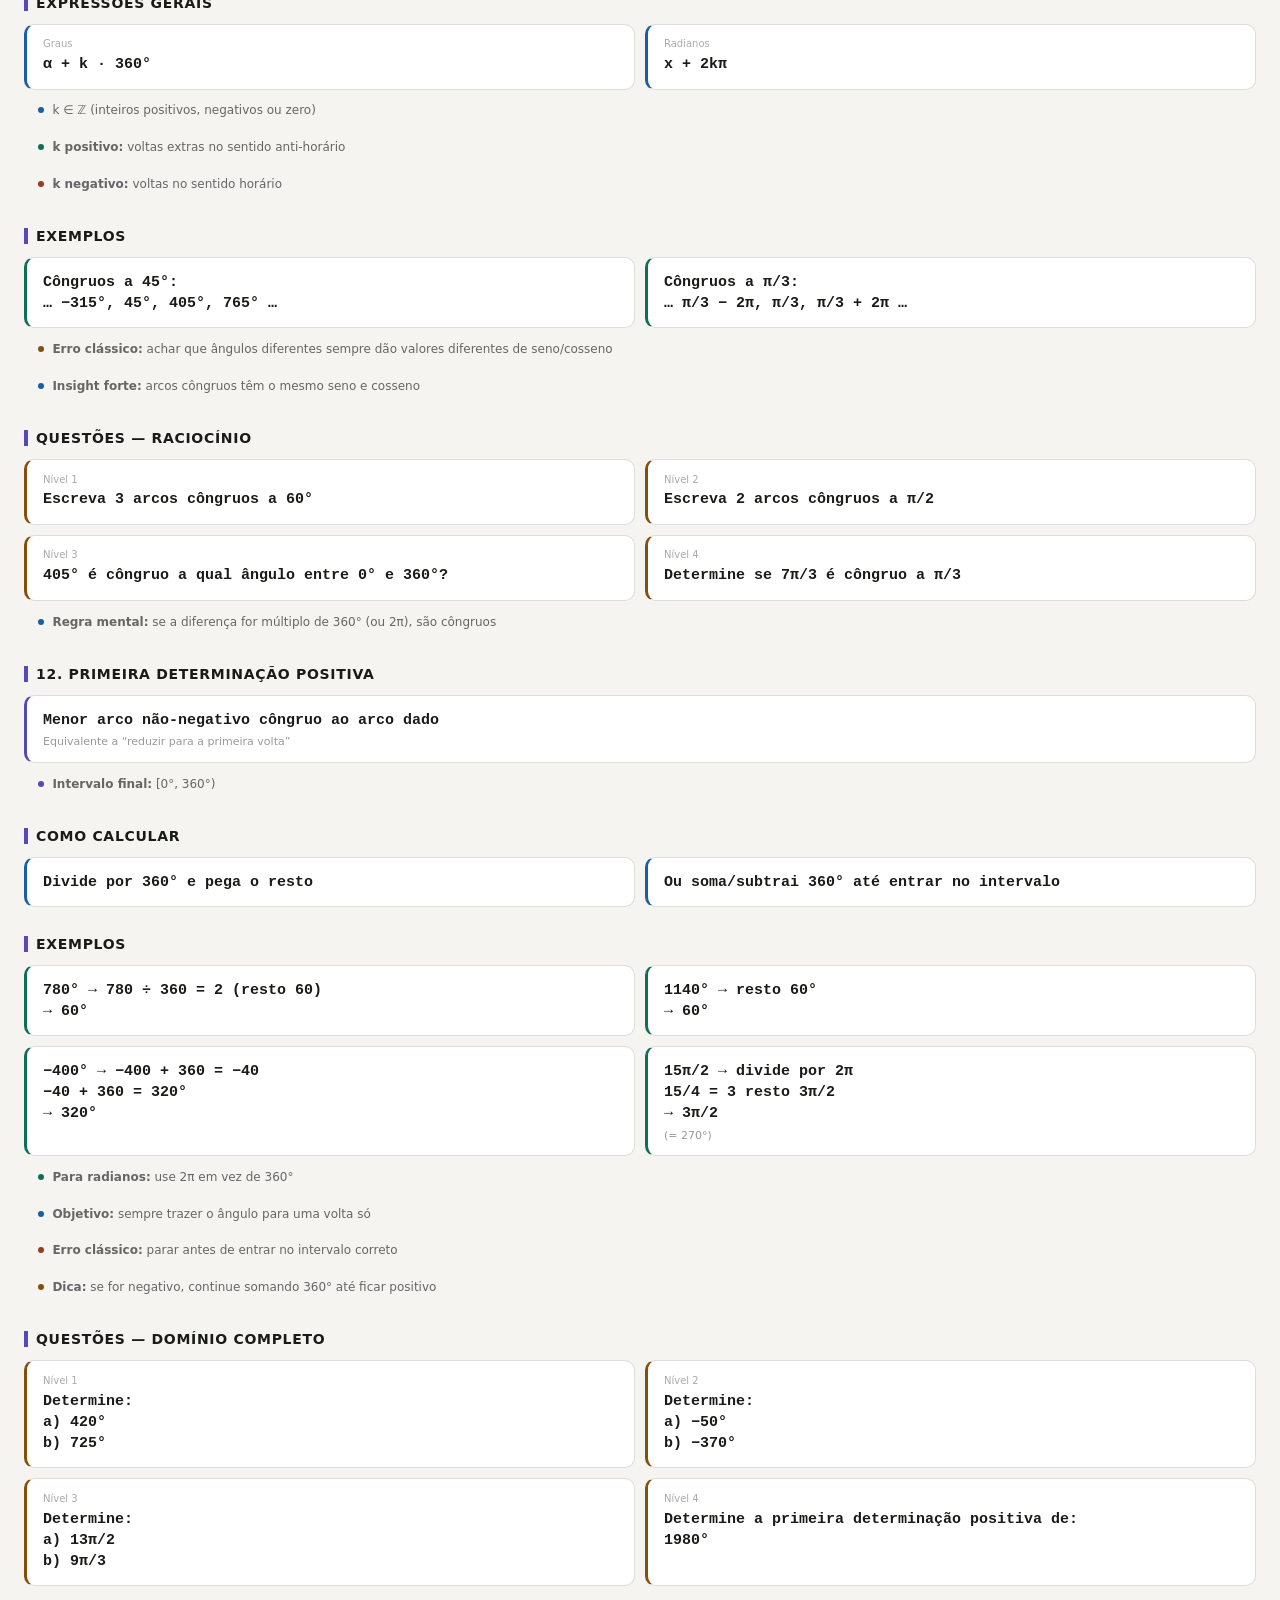
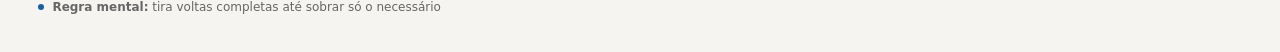
==== commit 6dd35ebd: "upd" ====
--- a/index.html
+++ b/index.html
@@ -697,52 +697,922 @@
 </div>
 
 <!-- BLOCO 6 -->
-<div class="section-label">Seção 6</div>
-<div class="grid">
-  <div class="f accent-blue"><div class="formula placeholder">[conteúdo]</div></div>
-  <div class="f accent-blue"><div class="formula placeholder">[conteúdo]</div></div>
+<div class="section-label">6. Lei dos cossenos</div>
+
+<div class="f accent-amber">
+  <div class="formula">
+    a² = b² + c² − 2bc · cos A
+  </div>
+  <div class="note">
+    Fórmula válida para qualquer triângulo (e análoga para os outros lados)
+  </div>
+</div>
+
+<div class="rule">
+  <span class="dot da"></span>
+  <span><b>Quando usar:</b> 2 lados + ângulo entre eles (SAS) ou 3 lados (SSS)</span>
+</div>
+
+<div class="section-label">Para encontrar ângulo</div>
+
+<div class="f accent-blue">
+  <div class="formula">
+    cos A = (b² + c² − a²) / (2bc)
+  </div>
+</div>
+
+<div class="rule">
+  <span class="dot db"></span>
+  <span><b>Uso:</b> quando você tem os 3 lados e quer descobrir um ângulo</span>
+</div>
+
+<div class="section-label">Conexão com Pitágoras</div>
+
+<div class="f accent-teal">
+  <div class="formula">
+    Se A = 90° → cos 90° = 0<br>
+    então: a² = b² + c²
+  </div>
+  <div class="note">
+    Pitágoras é um caso especial da lei dos cossenos
+  </div>
+</div>
+
+<div class="rule">
+  <span class="dot dt"></span>
+  <span><b>Insight:</b> Lei dos cossenos = versão geral do Pitágoras</span>
+</div>
+
+<div class="rule">
+  <span class="dot dc"></span>
+  <span><b>Cuidado:</b> se o ângulo for obtuso, o cosseno é negativo (mas a fórmula já resolve isso)</span>
+</div>
+
+<div class="section-label">Exemplo resolvido</div>
+
+<div class="f accent-purple">
+  <div class="formula">
+    b = 5, c = 7, A = 120° → achar a
+  </div>
+</div>
+
+<div class="rule">
+  <span class="dot dt"></span>
+  <span>a² = 5² + 7² − 2(5)(7) · cos 120°</span>
+</div>
+
+<div class="rule">
+  <span class="dot dt"></span>
+  <span>a² = 25 + 49 − 70 · (−1/2)</span>
+</div>
+
+<div class="rule">
+  <span class="dot dt"></span>
+  <span>a² = 74 + 35 = 109</span>
+</div>
+
+<div class="rule">
+  <span class="dot dp"></span>
+  <span><b>a = √109</b></span>
+</div>
+
+<!-- QUESTÕES -->
+<div class="section-label">Questões — nível prova</div>
+
+<div class="grid">
+
+  <div class="f accent-amber">
+    <div class="name">Nível 1</div>
+    <div class="formula">
+      Calcule:<br>
+      b = 3, c = 4, A = 90°<br>
+      Encontre a.
+    </div>
+  </div>
+
+  <div class="f accent-amber">
+    <div class="name">Nível 2</div>
+    <div class="formula">
+      Calcule:<br>
+      b = 6, c = 8, A = 60°<br>
+      Encontre a.
+    </div>
+  </div>
+
+  <div class="f accent-amber">
+    <div class="name">Nível 3</div>
+    <div class="formula">
+      Em um triângulo com lados:<br>
+      a = 7, b = 5, c = 6<br>
+      Calcule o ângulo A.
+    </div>
+  </div>
+
+  <div class="f accent-amber">
+    <div class="name">Nível 4</div>
+    <div class="formula">
+      Calcule:<br>
+      b = 10, c = 7, A = 120°<br>
+      Encontre a.
+    </div>
+  </div>
+
+</div>
+
+<div class="rule">
+  <span class="dot db"></span>
+  <span><b>Erro clássico:</b> esquecer o sinal do cosseno (principalmente em ângulos obtusos)</span>
 </div>
 
 <!-- BLOCO 7 -->
-<div class="section-label">Seção 7</div>
-<div class="f accent-amber">
-  <div class="formula placeholder">[conteúdo]</div>
-  <div class="note">[explicação]</div>
+<div class="section-label">Capítulo 2 — Conceitos trigonométricos básicos</div>
+
+<div class="section-label">7. Arcos e ângulos — conceitos fundamentais</div>
+
+<div class="grid">
+
+  <div class="f accent-purple">
+    <div class="name">Arco geométrico</div>
+    <div class="formula">
+      Parte da circunferência entre dois pontos
+    </div>
+  </div>
+
+  <div class="f accent-purple">
+    <div class="name">Medida angular</div>
+    <div class="formula">
+      Pode ser em graus ou radianos
+    </div>
+  </div>
+
+</div>
+
+<div class="rule">
+  <span class="dot dp"></span>
+  <span><b>Importante:</b> medida angular ≠ comprimento do arco</span>
+</div>
+
+<div class="rule">
+  <span class="dot dt"></span>
+  <span><b>Comprimento:</b> depende do raio da circunferência</span>
+</div>
+
+<div class="rule">
+  <span class="dot dc"></span>
+  <span><b>Ângulo:</b> é uma medida “pura”, independe do tamanho da circunferência</span>
+</div>
+
+<div class="section-label">Ângulo central</div>
+
+<div class="f accent-teal">
+  <div class="formula">
+    O ângulo central tem a mesma medida do arco que ele subtende
+  </div>
+  <div class="note">
+    (mesma medida angular, não necessariamente mesmo comprimento)
+  </div>
+</div>
+
+<div class="rule">
+  <span class="dot db"></span>
+  <span><b>Visualização:</b> abrir o ângulo é como “puxar” o arco junto com ele</span>
+</div>
+
+<div class="rule">
+  <span class="dot da"></span>
+  <span><b>Erro comum:</b> achar que arco maior sempre significa ângulo maior — depende do raio</span>
+</div>
+
+<!-- QUESTÕES -->
+<div class="section-label">Questões — entendimento real</div>
+
+<div class="grid">
+
+  <div class="f accent-amber">
+    <div class="name">Nível 1</div>
+    <div class="formula">
+      O que é um arco geométrico?<br>
+      (responda com suas palavras)
+    </div>
+  </div>
+
+  <div class="f accent-amber">
+    <div class="name">Nível 2</div>
+    <div class="formula">
+      Dois círculos têm raios diferentes,<br>
+      mas o mesmo ângulo central.<br>
+      Os arcos têm o mesmo comprimento?
+    </div>
+  </div>
+
+  <div class="f accent-amber">
+    <div class="name">Nível 3</div>
+    <div class="formula">
+      Se aumentarmos o raio mantendo o mesmo ângulo,<br>
+      o que acontece com o comprimento do arco?
+    </div>
+  </div>
+
+  <div class="f accent-amber">
+    <div class="name">Nível 4</div>
+    <div class="formula">
+      Um arco e seu ângulo central sempre têm<br>
+      o mesmo valor numérico?<br>
+      Explique.
+    </div>
+  </div>
+
+</div>
+
+<div class="rule">
+  <span class="dot db"></span>
+  <span><b>Regra mental:</b> ângulo mede abertura · arco mede comprimento</span>
 </div>
 
 <!-- BLOCO 8 -->
-<div class="section-label">Seção 8</div>
+<div class="section-label">8. Unidades de medida — graus e radianos</div>
+
+<div class="grid">
+
+  <div class="f accent-purple">
+    <div class="name">Grau</div>
+    <div class="formula">
+      1° = 1/360 da circunferência
+    </div>
+  </div>
+
+  <div class="f accent-purple">
+    <div class="name">Radiano</div>
+    <div class="formula">
+      1 rad = arco de comprimento igual ao raio
+    </div>
+    <div class="note">
+      “esticando” o arco → tamanho = raio
+    </div>
+  </div>
+
+</div>
+
+<div class="rule">
+  <span class="dot dp"></span>
+  <span><b>Diferença chave:</b> grau divide a volta · radiano mede diretamente o arco</span>
+</div>
+
+<div class="section-label">Relação fundamental</div>
+
+<div class="f accent-blue">
+  <div class="formula">
+    180° = π rad
+  </div>
+</div>
+
+<div class="rule">
+  <span class="dot db"></span>
+  <span><b>Toda conversão nasce daqui</b></span>
+</div>
+
+<div class="section-label">Comprimento de arco</div>
+
+<div class="f accent-teal">
+  <div class="formula">
+    ℓ = α · r
+  </div>
+  <div class="note">
+    α deve estar em radianos
+  </div>
+</div>
+
+<div class="rule">
+  <span class="dot dt"></span>
+  <span><b>Tradução:</b> comprimento = ângulo × raio</span>
+</div>
+
+<div class="rule">
+  <span class="dot dc"></span>
+  <span><b>Erro comum:</b> usar grau na fórmula (sempre converta antes)</span>
+</div>
+
+<div class="rule">
+  <span class="dot da"></span>
+  <span><b>Insight forte:</b> radiano conecta ângulo diretamente com comprimento</span>
+</div>
+
+<!-- QUESTÕES -->
+<div class="section-label">Questões — base conceitual</div>
+
+<div class="grid">
+
+  <div class="f accent-amber">
+    <div class="name">Nível 1</div>
+    <div class="formula">
+      O que significa 1 radiano?<br>
+      (explique com suas palavras)
+    </div>
+  </div>
+
+  <div class="f accent-amber">
+    <div class="name">Nível 2</div>
+    <div class="formula">
+      Qual é a relação entre graus e radianos?
+    </div>
+  </div>
+
+  <div class="f accent-amber">
+    <div class="name">Nível 3</div>
+    <div class="formula">
+      Um arco tem α = 2 rad e r = 5.<br>
+      Calcule o comprimento ℓ.
+    </div>
+  </div>
+
+  <div class="f accent-amber">
+    <div class="name">Nível 4</div>
+    <div class="formula">
+      Se ℓ = 10 e r = 5,<br>
+      determine o ângulo em radianos.
+    </div>
+  </div>
+
+</div>
+
+<div class="rule">
+  <span class="dot db"></span>
+  <span><b>Regra mental:</b> grau é divisão artificial · radiano é medida real</span>
+</div>
+
+<!-- BLOCO 9 -->
+<div class="section-label">9. Conversão graus ↔ radianos</div>
+
+<div class="section-label">Regra geral</div>
+
+<div class="grid">
+
+  <div class="f accent-purple">
+    <div class="name">Grau → radiano</div>
+    <div class="formula">
+      × (π / 180)
+    </div>
+  </div>
+
+  <div class="f accent-purple">
+    <div class="name">Radiano → grau</div>
+    <div class="formula">
+      × (180 / π)
+    </div>
+  </div>
+
+</div>
+
+<div class="rule">
+  <span class="dot dp"></span>
+  <span><b>Base de tudo:</b> 180° = π rad</span>
+</div>
+
+<div class="section-label">Conversões simples (decorar)</div>
+
 <table>
-<thead><tr><th>X</th><th>Y</th></tr></thead>
+<thead>
+<tr>
+<th>30°</th><th>45°</th><th>60°</th><th>90°</th>
+<th>120°</th><th>150°</th><th>180°</th><th>270°</th><th>360°</th>
+</tr>
+</thead>
 <tbody>
-<tr><td>[ ]</td><td>[ ]</td></tr>
-<tr><td>[ ]</td><td>[ ]</td></tr>
+<tr>
+<td>π/6</td><td>π/4</td><td>π/3</td><td>π/2</td>
+<td>2π/3</td><td>5π/6</td><td>π</td><td>3π/2</td><td>2π</td>
+</tr>
 </tbody>
 </table>
 
-<!-- BLOCO 9 -->
-<div class="section-label">Seção 9</div>
-<div class="grid">
-  <div class="f accent-purple"><div class="formula placeholder">[conteúdo]</div></div>
-  <div class="f accent-purple"><div class="formula placeholder">[conteúdo]</div></div>
+<div class="section-label">Conversões complexas</div>
+
+<div class="f accent-blue">
+  <div class="formula">
+    kπ/n = k × 180° / n
+  </div>
+  <div class="note">
+    Substitua π por 180° e simplifique
+  </div>
+</div>
+
+<div class="section-label">Exemplos</div>
+
+<div class="grid">
+
+  <div class="f accent-teal">
+    <div class="formula">
+      17π/6 → 17 × 180 / 6 = 510°
+    </div>
+    <div class="note">
+      = 360° + 150°
+    </div>
+  </div>
+
+  <div class="f accent-teal">
+    <div class="formula">
+      51π/10 → 51 × 180 / 10 = 918°
+    </div>
+    <div class="note">
+      = 2 voltas + 198°
+    </div>
+  </div>
+
+  <div class="f accent-teal">
+    <div class="formula">
+      7π/4 → 7 × 180 / 4 = 315°
+    </div>
+  </div>
+
+  <div class="f accent-teal">
+    <div class="formula">
+      210° → 210 / 180 = 7/6 → 7π/6
+    </div>
+  </div>
+
+</div>
+
+<div class="rule">
+  <span class="dot dt"></span>
+  <span><b>Método:</b> divide por 180 e simplifica, depois multiplica por π</span>
+</div>
+
+<div class="rule">
+  <span class="dot db"></span>
+  <span><b>Dica de cálculo:</b> tenta dividir 180 primeiro — muitas contas ficam inteiras</span>
+</div>
+
+<div class="rule">
+  <span class="dot dc"></span>
+  <span><b>Erro clássico:</b> esquecer de simplificar fração</span>
+</div>
+
+<!-- QUESTÕES -->
+<div class="section-label">Questões — domínio total</div>
+
+<div class="grid">
+
+  <div class="f accent-amber">
+    <div class="name">Nível 1</div>
+    <div class="formula">
+      Converta:<br>
+      a) 30°<br>
+      b) 90°<br>
+      c) 180°
+    </div>
+  </div>
+
+  <div class="f accent-amber">
+    <div class="name">Nível 2</div>
+    <div class="formula">
+      Converta:<br>
+      a) π/3<br>
+      b) 3π/2<br>
+      c) 5π/6
+    </div>
+  </div>
+
+  <div class="f accent-amber">
+    <div class="name">Nível 3</div>
+    <div class="formula">
+      Converta:<br>
+      a) 7π/6<br>
+      b) 11π/4
+    </div>
+  </div>
+
+  <div class="f accent-amber">
+    <div class="name">Nível 4</div>
+    <div class="formula">
+      Converta:<br>
+      a) 210°<br>
+      b) 315°<br>
+      c) 540°
+    </div>
+  </div>
+
+</div>
+
+<div class="rule">
+  <span class="dot da"></span>
+  <span><b>Regra mental:</b> π ↔ 180° (se isso estiver automático, você resolve qualquer conversão)</span>
 </div>
 
 <!-- BLOCO 10 -->
-<div class="section-label">Seção 10</div>
-<div class="rule"><span class="dot dt"></span><span class="placeholder">[dica]</span></div>
+<div class="section-label">10. Circunferência orientada e trigonométrica</div>
+
+<div class="grid">
+
+  <div class="f accent-purple">
+    <div class="name">Circunferência orientada</div>
+    <div class="formula">
+      Circunferência com sentido definido de percurso
+    </div>
+  </div>
+
+  <div class="f accent-purple">
+    <div class="name">Circunferência trigonométrica</div>
+    <div class="formula">
+      Raio = 1 · centro (0,0)<br>
+      ponto inicial A = (1,0)
+    </div>
+    <div class="note">
+      Sentido positivo: anti-horário
+    </div>
+  </div>
+
+</div>
+
+<div class="rule">
+  <span class="dot dt"></span>
+  <span><b>Sentido positivo (+):</b> anti-horário</span>
+</div>
+
+<div class="rule">
+  <span class="dot dc"></span>
+  <span><b>Sentido negativo (−):</b> horário</span>
+</div>
+
+<div class="rule">
+  <span class="dot db"></span>
+  <span><b>Ponto inicial:</b> (1,0) → todos os ângulos partem daqui</span>
+</div>
+
+<div class="section-label">Quadrantes</div>
+
+<table>
+<thead>
+<tr>
+<th>Quad</th>
+<th>Intervalo (graus)</th>
+<th>Intervalo (rad)</th>
+<th>Sen</th>
+<th>Cos</th>
+</tr>
+</thead>
+
+<tbody>
+<tr>
+<td>1º</td>
+<td>0° a 90°</td>
+<td>0 a π/2</td>
+<td>+</td>
+<td>+</td>
+</tr>
+
+<tr>
+<td>2º</td>
+<td>90° a 180°</td>
+<td>π/2 a π</td>
+<td>+</td>
+<td>−</td>
+</tr>
+
+<tr>
+<td>3º</td>
+<td>180° a 270°</td>
+<td>π a 3π/2</td>
+<td>−</td>
+<td>−</td>
+</tr>
+
+<tr>
+<td>4º</td>
+<td>270° a 360°</td>
+<td>3π/2 a 2π</td>
+<td>−</td>
+<td>+</td>
+</tr>
+
+</tbody>
+</table>
+
+<div class="rule">
+  <span class="dot dp"></span>
+  <span><b>Padrão dos sinais:</b> (+,+) → (+,−) → (−,−) → (−,+)</span>
+</div>
+
+<div class="rule">
+  <span class="dot da"></span>
+  <span><b>Erro clássico:</b> esquecer em qual quadrante está o ângulo</span>
+</div>
+
+<div class="rule">
+  <span class="dot db"></span>
+  <span><b>Insight:</b> seno = eixo y · cosseno = eixo x</span>
+</div>
+
+<!-- QUESTÕES -->
+<div class="section-label">Questões — visualização</div>
+
+<div class="grid">
+
+  <div class="f accent-amber">
+    <div class="name">Nível 1</div>
+    <div class="formula">
+      Qual o sinal de:<br>
+      a) sen 120°<br>
+      b) cos 120°<br>
+      c) sen 300°
+    </div>
+  </div>
+
+  <div class="f accent-amber">
+    <div class="name">Nível 2</div>
+    <div class="formula">
+      Em qual quadrante está:<br>
+      a) 150°<br>
+      b) 210°<br>
+      c) 330°
+    </div>
+  </div>
+
+  <div class="f accent-amber">
+    <div class="name">Nível 3</div>
+    <div class="formula">
+      Determine o sinal de:<br>
+      a) cos 240°<br>
+      b) sen 210°
+    </div>
+  </div>
+
+  <div class="f accent-amber">
+    <div class="name">Nível 4</div>
+    <div class="formula">
+      Um ângulo tem seno negativo<br>
+      e cosseno positivo.<br>
+      Em qual quadrante ele está?
+    </div>
+  </div>
+
+</div>
+
+<div class="rule">
+  <span class="dot db"></span>
+  <span><b>Regra mental:</b> seno = vertical · cosseno = horizontal</span>
+</div>
 
 <!-- BLOCO 11 -->
-<div class="section-label">Seção 11</div>
-<div class="grid3">
-  <div class="f accent-teal"><div class="formula placeholder">[conteúdo]</div></div>
-  <div class="f accent-teal"><div class="formula placeholder">[conteúdo]</div></div>
-  <div class="f accent-teal"><div class="formula placeholder">[conteúdo]</div></div>
+<div class="section-label">11. Arcos côngruos (congruentes)</div>
+
+<div class="f accent-purple">
+  <div class="formula">
+    Dois arcos são côngruos quando terminam no mesmo ponto da circunferência
+  </div>
+  <div class="note">
+    Podem dar voltas diferentes, mas chegam no mesmo lugar
+  </div>
+</div>
+
+<div class="rule">
+  <span class="dot dp"></span>
+  <span><b>Ideia central:</b> diferença entre eles é múltiplo de uma volta completa</span>
+</div>
+
+<div class="section-label">Expressões gerais</div>
+
+<div class="grid">
+
+  <div class="f accent-blue">
+    <div class="name">Graus</div>
+    <div class="formula">
+      α + k · 360°
+    </div>
+  </div>
+
+  <div class="f accent-blue">
+    <div class="name">Radianos</div>
+    <div class="formula">
+      x + 2kπ
+    </div>
+  </div>
+
+</div>
+
+<div class="rule">
+  <span class="dot db"></span>
+  <span>k ∈ ℤ (inteiros positivos, negativos ou zero)</span>
+</div>
+
+<div class="rule">
+  <span class="dot dt"></span>
+  <span><b>k positivo:</b> voltas extras no sentido anti-horário</span>
+</div>
+
+<div class="rule">
+  <span class="dot dc"></span>
+  <span><b>k negativo:</b> voltas no sentido horário</span>
+</div>
+
+<div class="section-label">Exemplos</div>
+
+<div class="grid">
+
+  <div class="f accent-teal">
+    <div class="formula">
+      Côngruos a 45°:<br>
+      … −315°, 45°, 405°, 765° …
+    </div>
+  </div>
+
+  <div class="f accent-teal">
+    <div class="formula">
+      Côngruos a π/3:<br>
+      … π/3 − 2π, π/3, π/3 + 2π …
+    </div>
+  </div>
+
+</div>
+
+<div class="rule">
+  <span class="dot da"></span>
+  <span><b>Erro clássico:</b> achar que ângulos diferentes sempre dão valores diferentes de seno/cosseno</span>
+</div>
+
+<div class="rule">
+  <span class="dot db"></span>
+  <span><b>Insight forte:</b> arcos côngruos têm o mesmo seno e cosseno</span>
+</div>
+
+<!-- QUESTÕES -->
+<div class="section-label">Questões — raciocínio</div>
+
+<div class="grid">
+
+  <div class="f accent-amber">
+    <div class="name">Nível 1</div>
+    <div class="formula">
+      Escreva 3 arcos côngruos a 60°
+    </div>
+  </div>
+
+  <div class="f accent-amber">
+    <div class="name">Nível 2</div>
+    <div class="formula">
+      Escreva 2 arcos côngruos a π/2
+    </div>
+  </div>
+
+  <div class="f accent-amber">
+    <div class="name">Nível 3</div>
+    <div class="formula">
+      405° é côngruo a qual ângulo entre 0° e 360°?
+    </div>
+  </div>
+
+  <div class="f accent-amber">
+    <div class="name">Nível 4</div>
+    <div class="formula">
+      Determine se 7π/3 é côngruo a π/3
+    </div>
+  </div>
+
+</div>
+
+<div class="rule">
+  <span class="dot db"></span>
+  <span><b>Regra mental:</b> se a diferença for múltiplo de 360° (ou 2π), são côngruos</span>
 </div>
 
 <!-- BLOCO 12 -->
-<div class="section-label">Seção 12</div>
-<div class="f accent-coral">
-  <div class="formula placeholder">[conteúdo final]</div>
+<div class="section-label">12. Primeira determinação positiva</div>
+
+<div class="f accent-purple">
+  <div class="formula">
+    Menor arco não-negativo côngruo ao arco dado
+  </div>
+  <div class="note">
+    Equivalente a “reduzir para a primeira volta”
+  </div>
+</div>
+
+<div class="rule">
+  <span class="dot dp"></span>
+  <span><b>Intervalo final:</b> [0°, 360°)</span>
+</div>
+
+<div class="section-label">Como calcular</div>
+
+<div class="grid">
+
+  <div class="f accent-blue">
+    <div class="formula">
+      Divide por 360° e pega o resto
+    </div>
+  </div>
+
+  <div class="f accent-blue">
+    <div class="formula">
+      Ou soma/subtrai 360° até entrar no intervalo
+    </div>
+  </div>
+
+</div>
+
+<div class="section-label">Exemplos</div>
+
+<div class="grid">
+
+  <div class="f accent-teal">
+    <div class="formula">
+      780° → 780 ÷ 360 = 2 (resto 60)<br>
+      → 60°
+    </div>
+  </div>
+
+  <div class="f accent-teal">
+    <div class="formula">
+      1140° → resto 60°<br>
+      → 60°
+    </div>
+  </div>
+
+  <div class="f accent-teal">
+    <div class="formula">
+      −400° → −400 + 360 = −40<br>
+      −40 + 360 = 320°<br>
+      → 320°
+    </div>
+  </div>
+
+  <div class="f accent-teal">
+    <div class="formula">
+      15π/2 → divide por 2π<br>
+      15/4 = 3 resto 3π/2<br>
+      → 3π/2
+    </div>
+    <div class="note">
+      (= 270°)
+    </div>
+  </div>
+
+</div>
+
+<div class="rule">
+  <span class="dot dt"></span>
+  <span><b>Para radianos:</b> use 2π em vez de 360°</span>
+</div>
+
+<div class="rule">
+  <span class="dot db"></span>
+  <span><b>Objetivo:</b> sempre trazer o ângulo para uma volta só</span>
+</div>
+
+<div class="rule">
+  <span class="dot dc"></span>
+  <span><b>Erro clássico:</b> parar antes de entrar no intervalo correto</span>
+</div>
+
+<div class="rule">
+  <span class="dot da"></span>
+  <span><b>Dica:</b> se for negativo, continue somando 360° até ficar positivo</span>
+</div>
+
+<!-- QUESTÕES -->
+<div class="section-label">Questões — domínio completo</div>
+
+<div class="grid">
+
+  <div class="f accent-amber">
+    <div class="name">Nível 1</div>
+    <div class="formula">
+      Determine:<br>
+      a) 420°<br>
+      b) 725°
+    </div>
+  </div>
+
+  <div class="f accent-amber">
+    <div class="name">Nível 2</div>
+    <div class="formula">
+      Determine:<br>
+      a) −50°<br>
+      b) −370°
+    </div>
+  </div>
+
+  <div class="f accent-amber">
+    <div class="name">Nível 3</div>
+    <div class="formula">
+      Determine:<br>
+      a) 13π/2<br>
+      b) 9π/3
+    </div>
+  </div>
+
+  <div class="f accent-amber">
+    <div class="name">Nível 4</div>
+    <div class="formula">
+      Determine a primeira determinação positiva de:<br>
+      1980°
+    </div>
+  </div>
+
+</div>
+
+<div class="rule">
+  <span class="dot db"></span>
+  <span><b>Regra mental:</b> tira voltas completas até sobrar só o necessário</span>
 </div>
 
 </body>
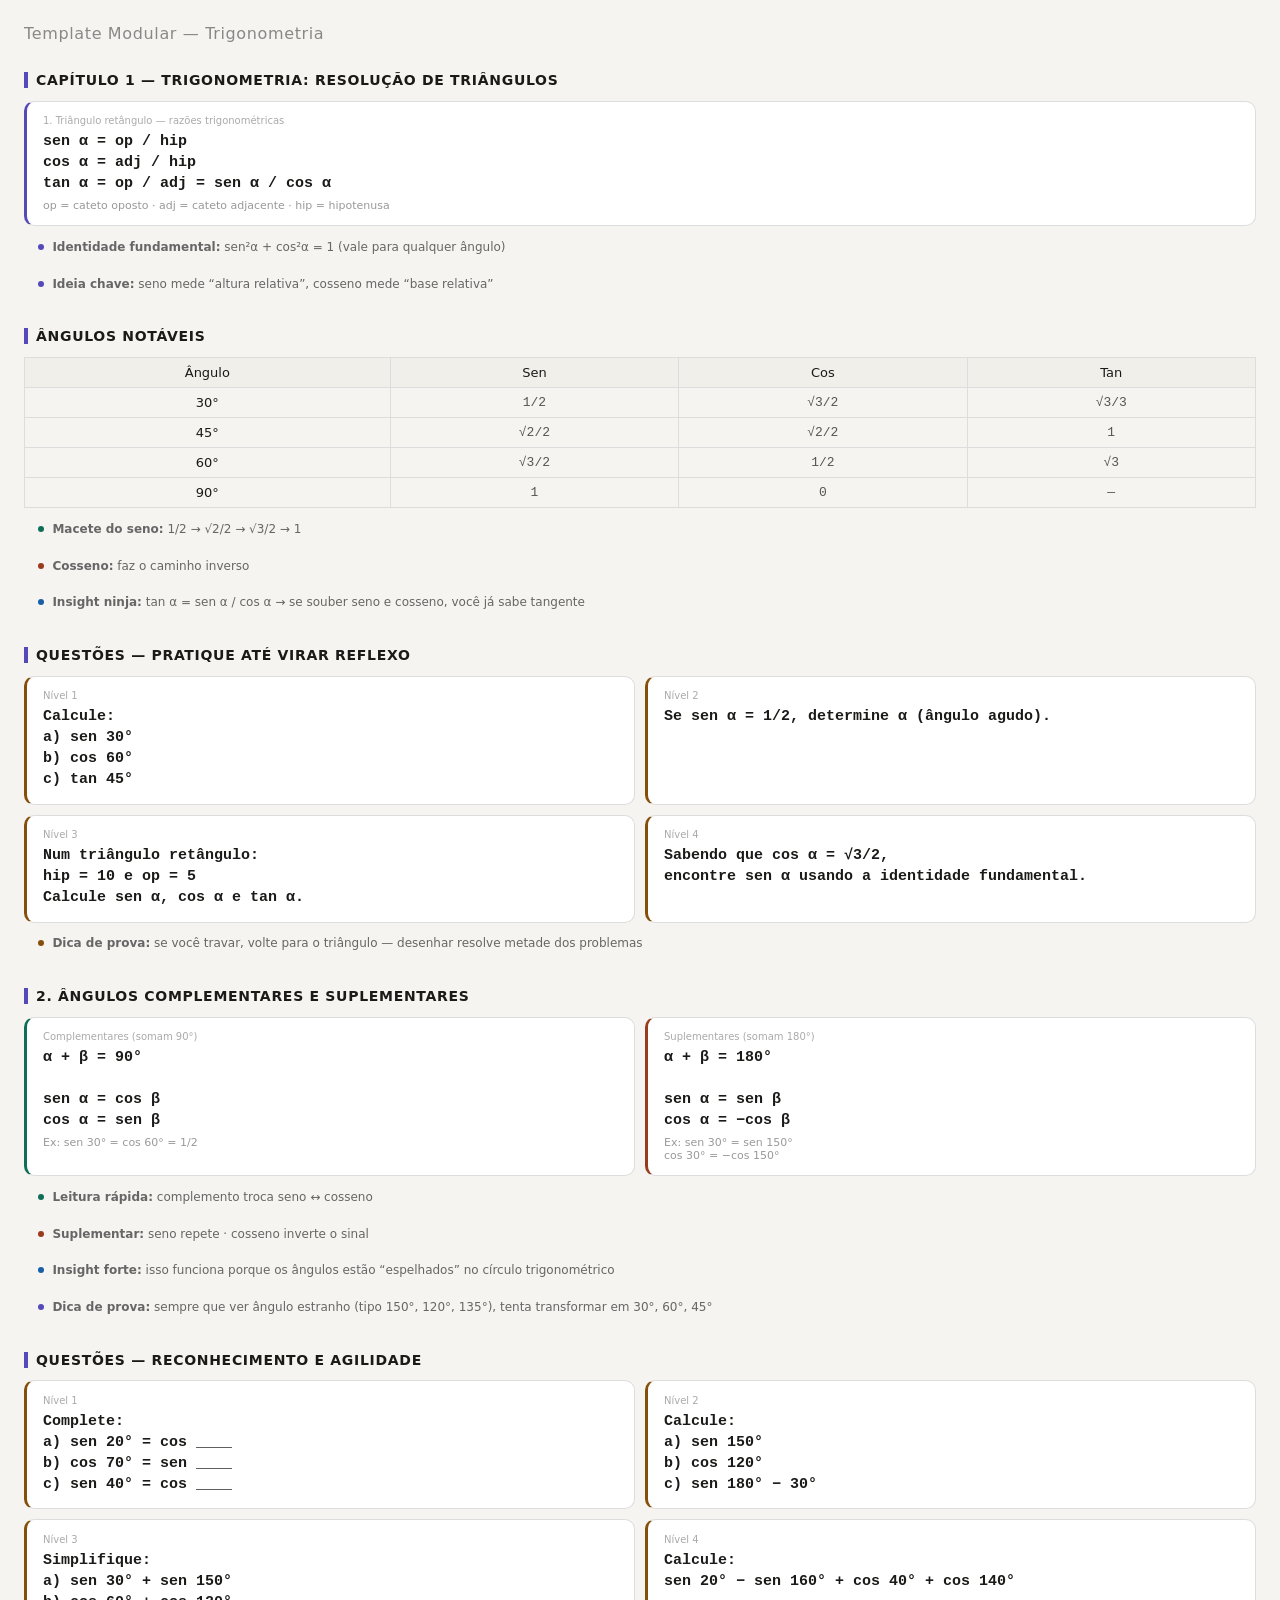
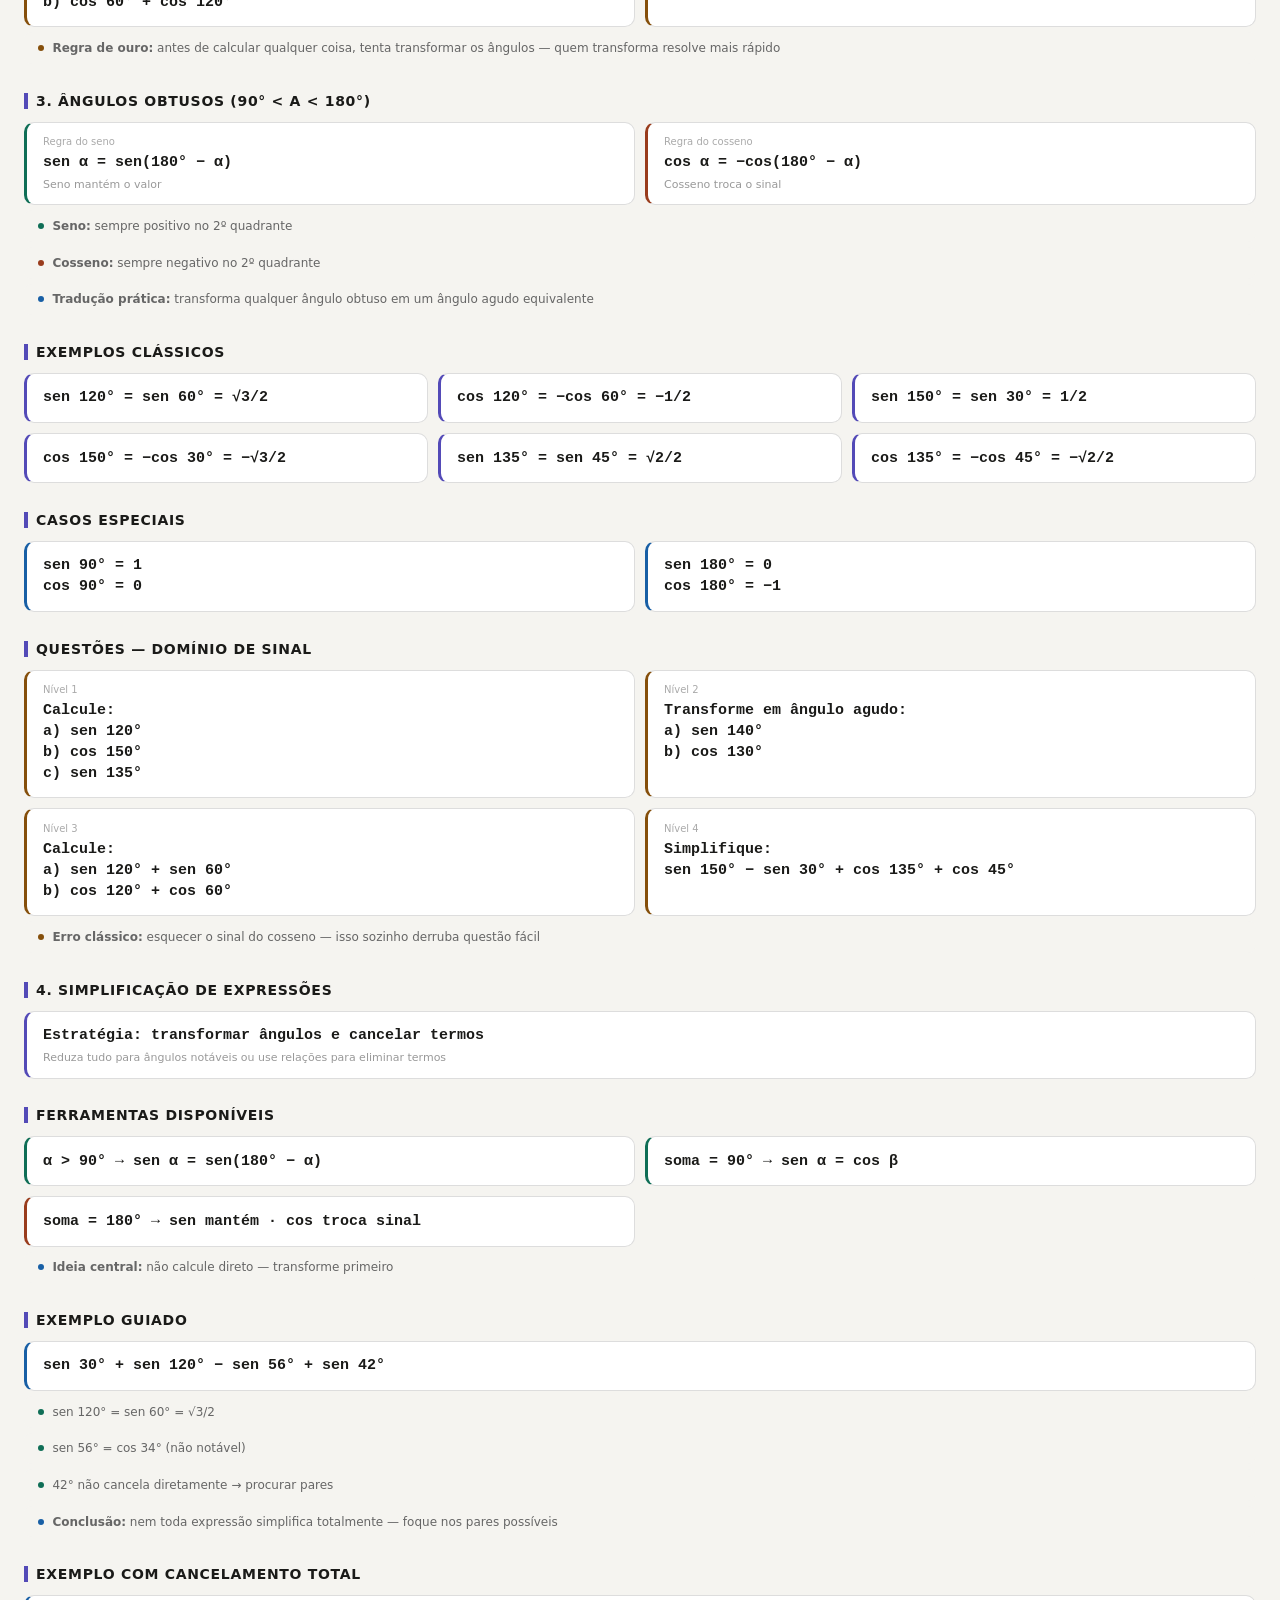
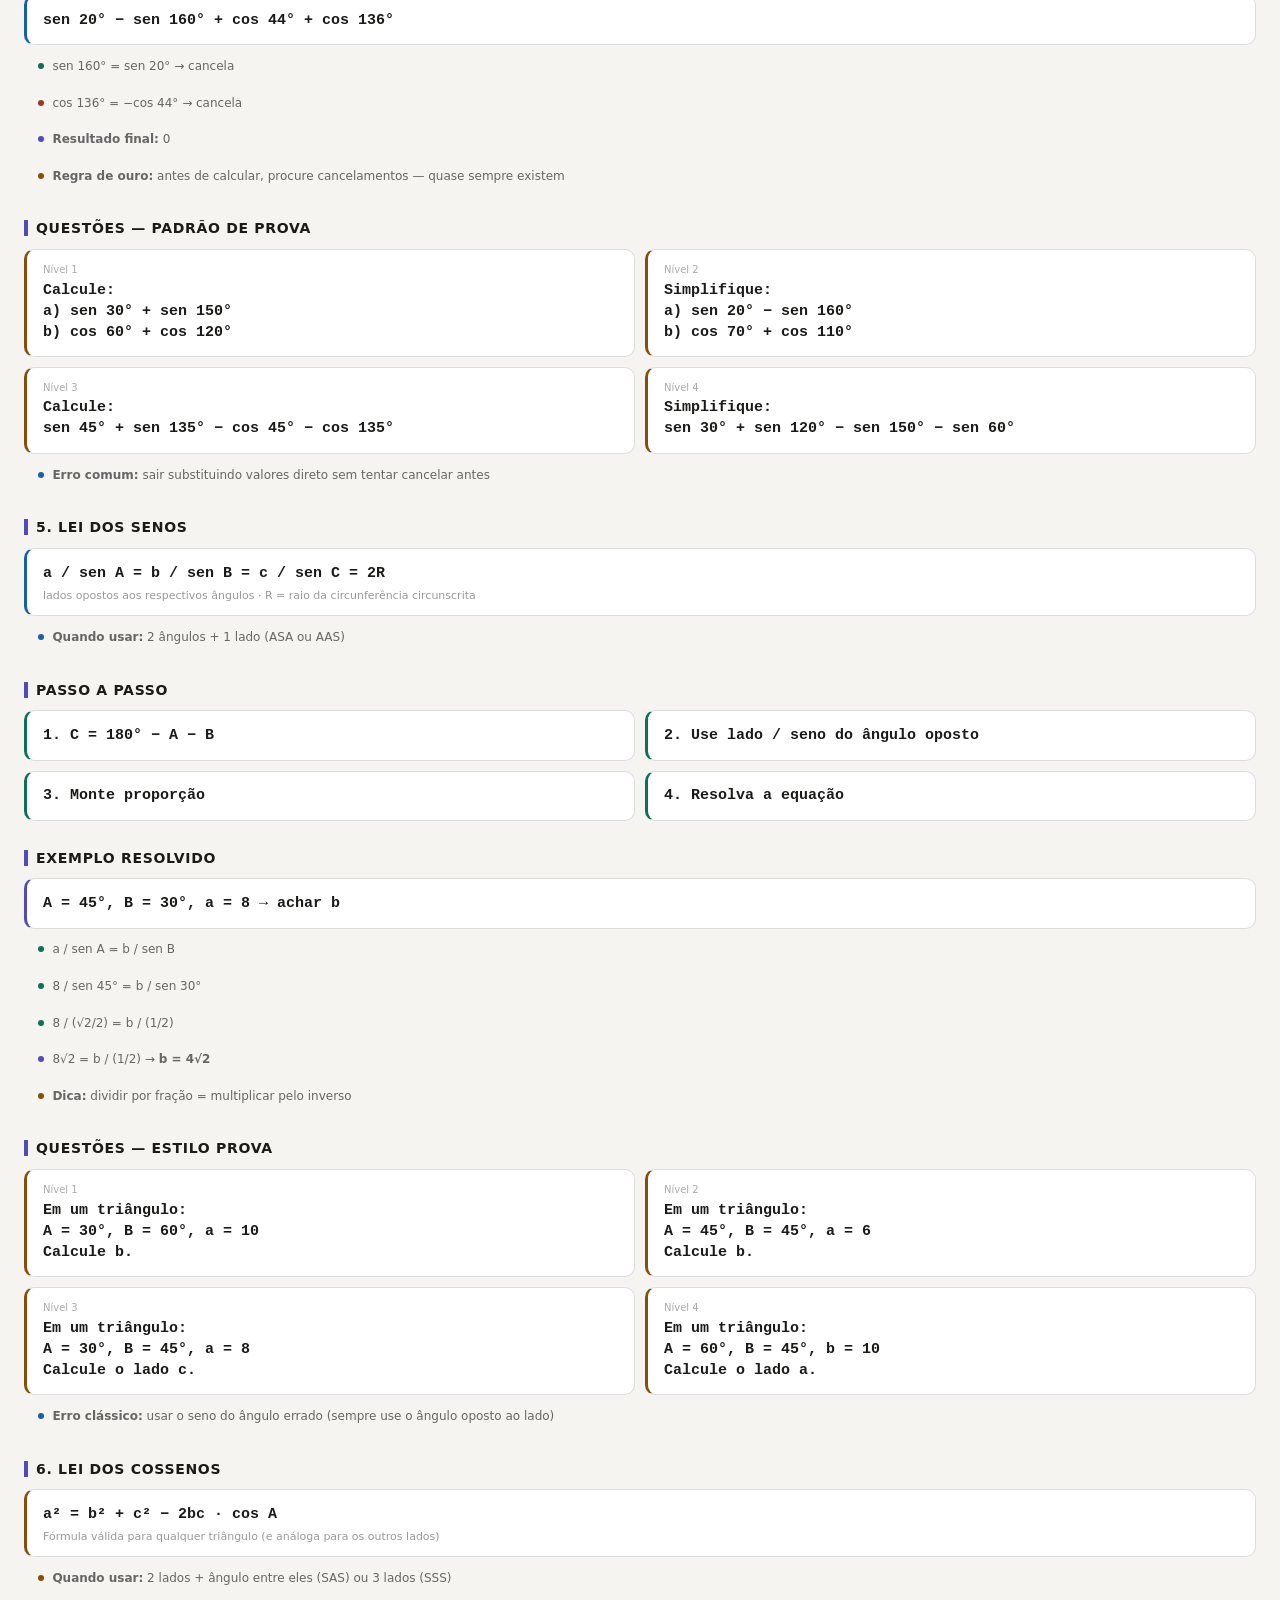
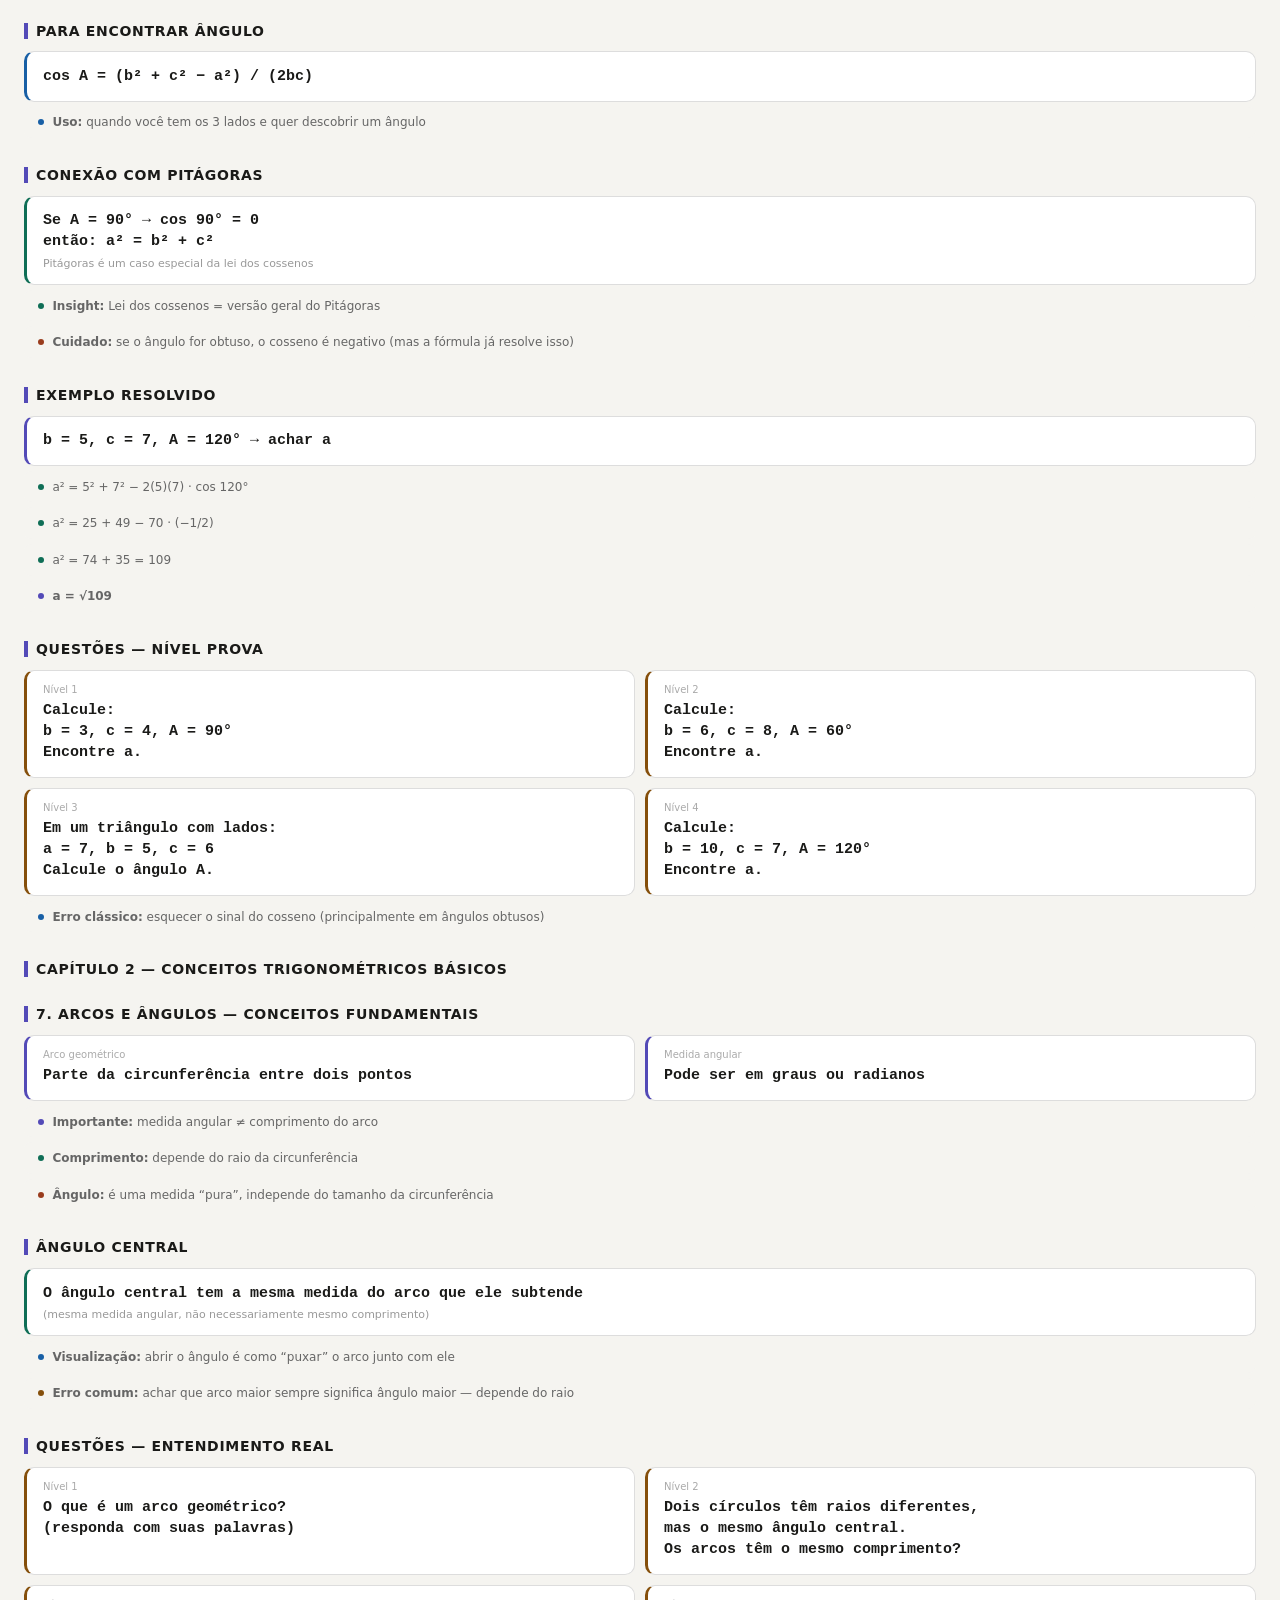
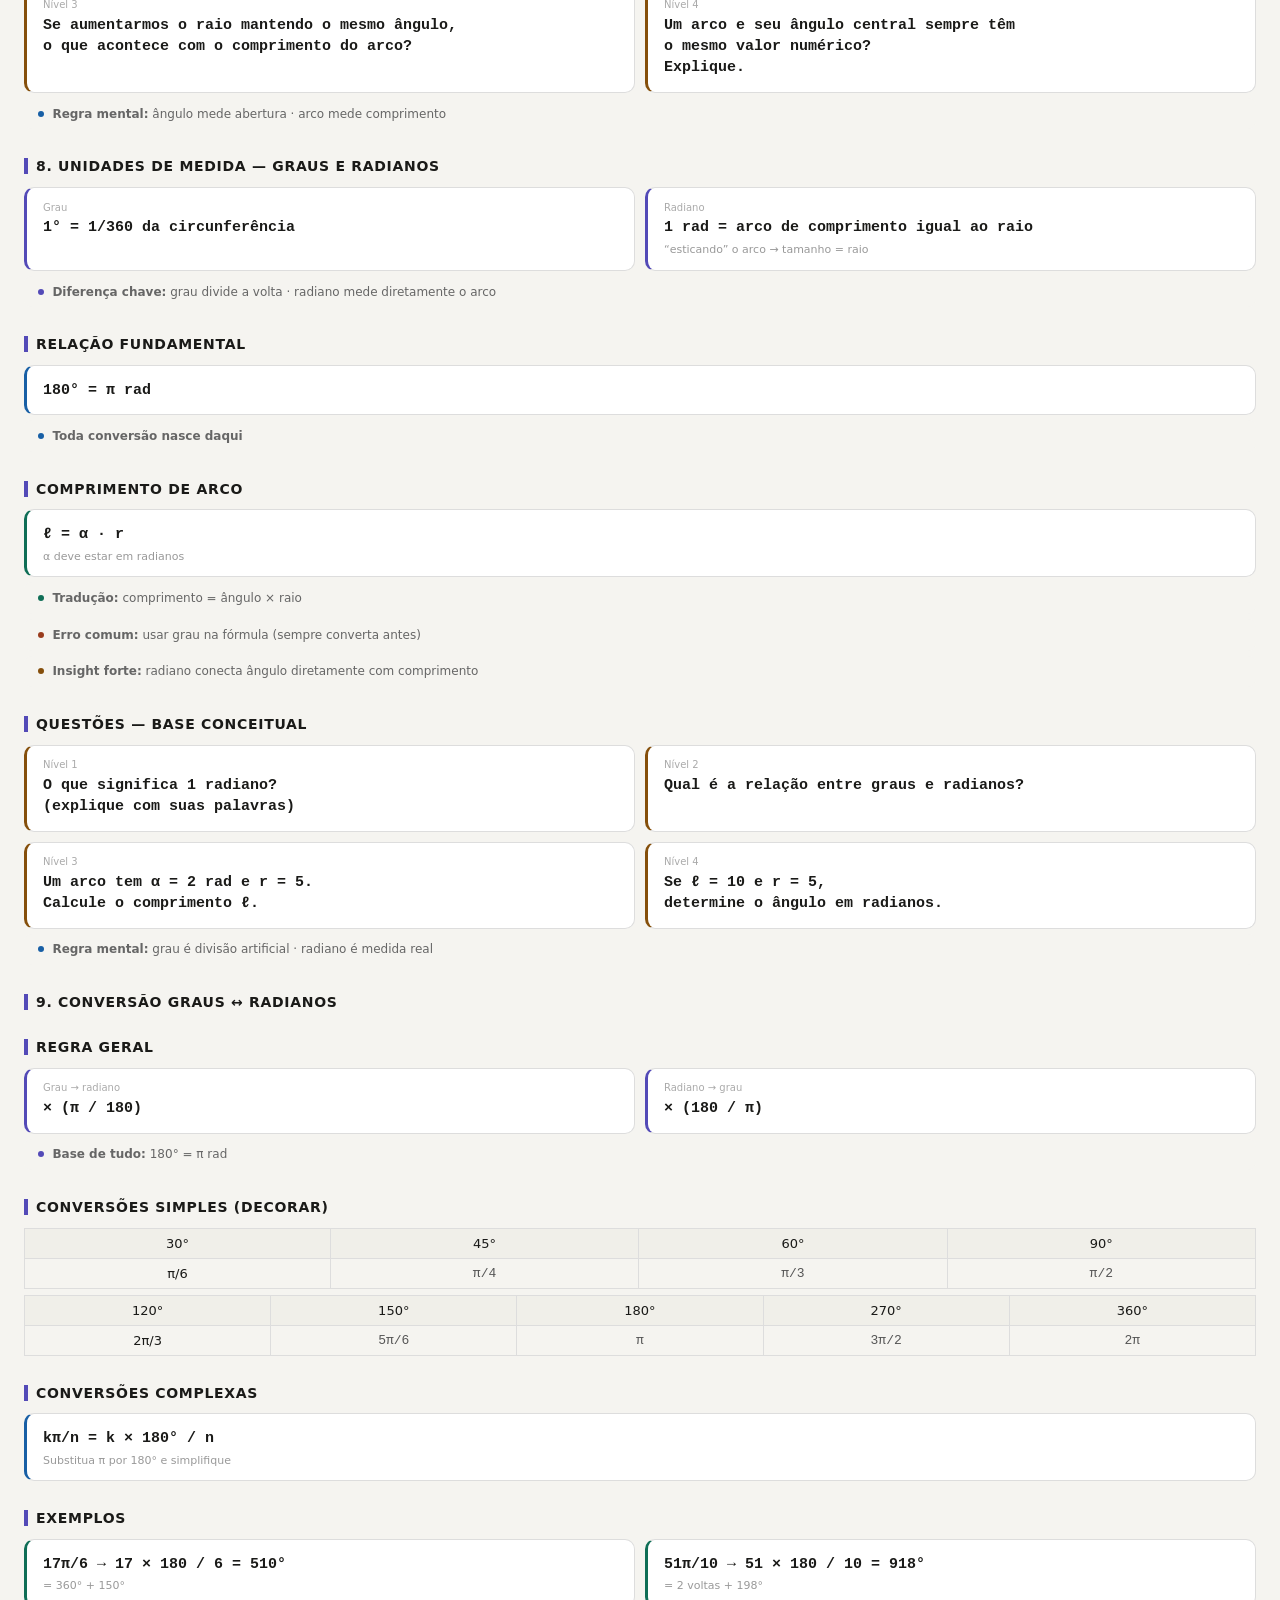
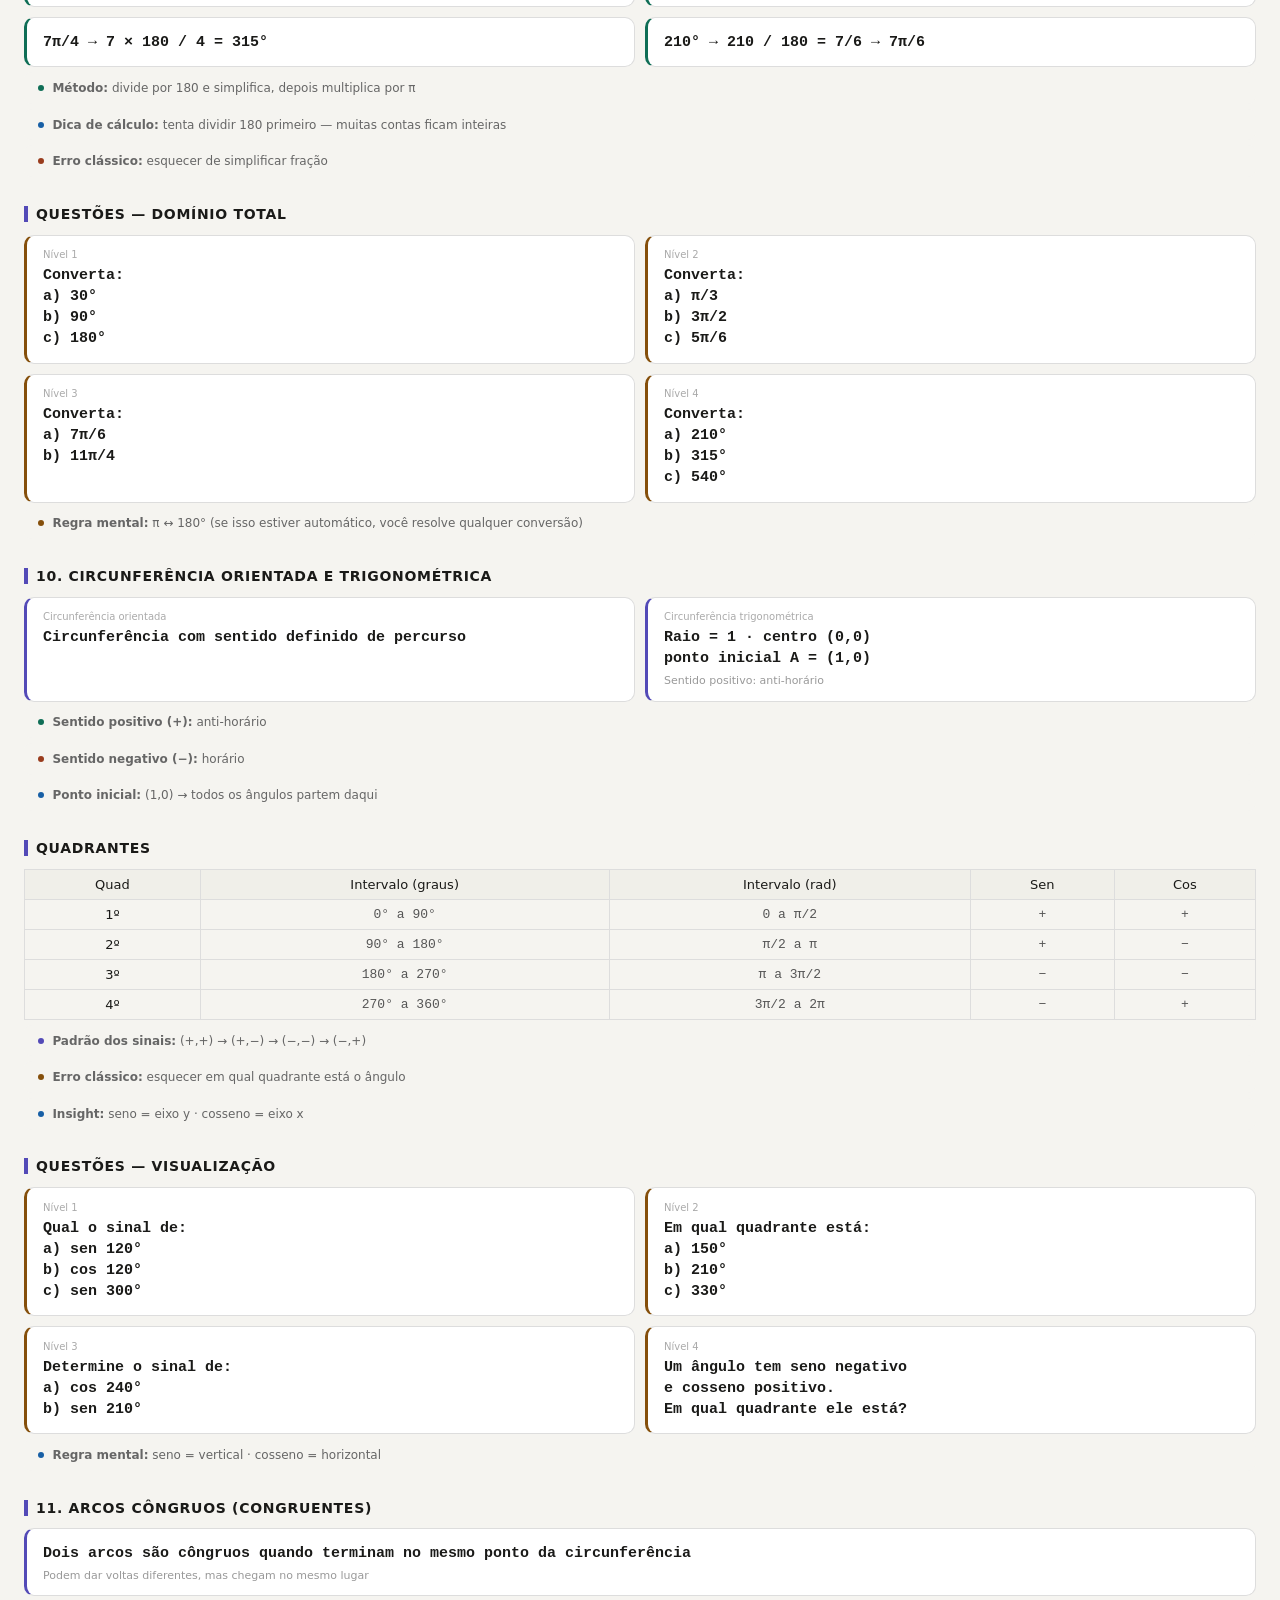
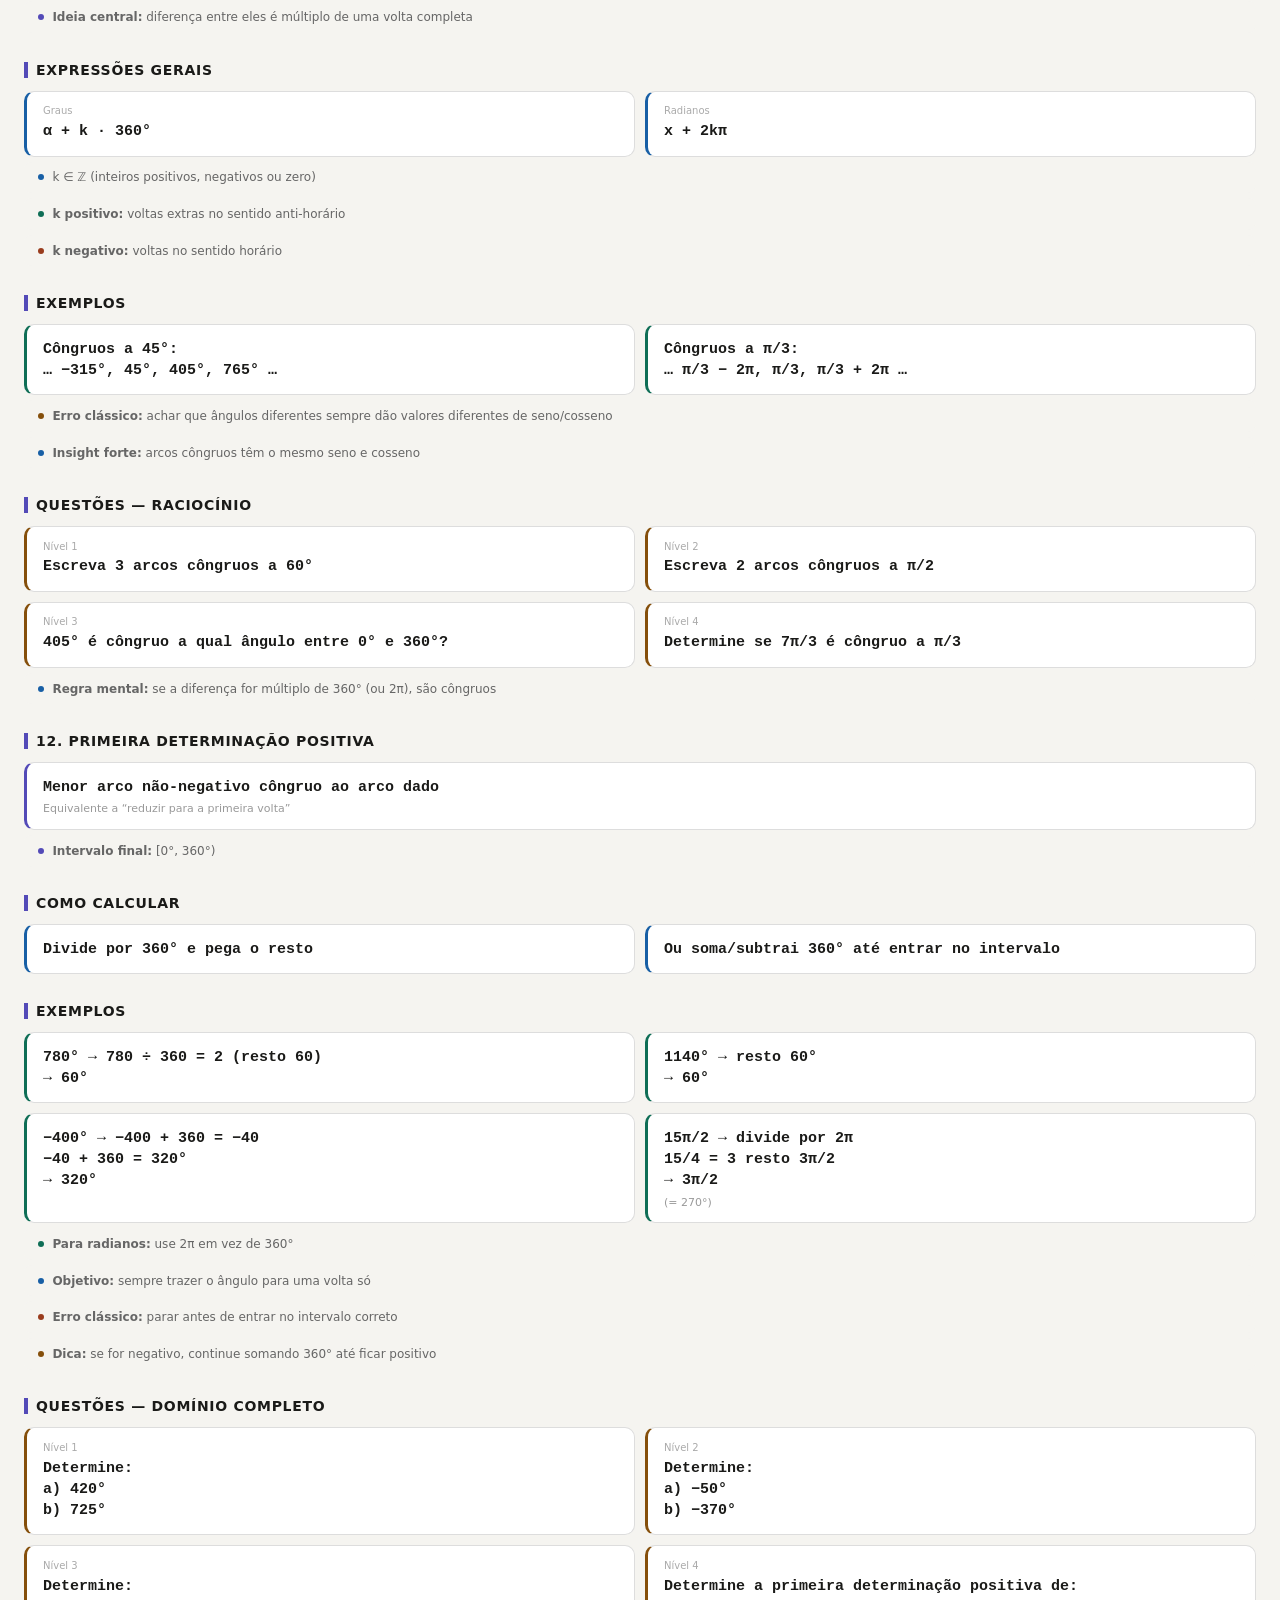
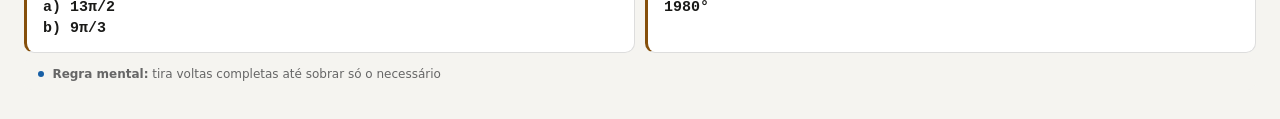
==== commit c7b3ef2d: "upd" ====
--- a/index.html
+++ b/index.html
@@ -1074,12 +1074,23 @@
 <thead>
 <tr>
 <th>30°</th><th>45°</th><th>60°</th><th>90°</th>
+</tr>
+</thead>
+<tbody>
+<tr>
+<td>π/6</td><td>π/4</td><td>π/3</td><td>π/2</td>
+</tr>
+</tbody>
+</table>
+
+<table style="margin-top:6px">
+<thead>
+<tr>
 <th>120°</th><th>150°</th><th>180°</th><th>270°</th><th>360°</th>
 </tr>
 </thead>
 <tbody>
 <tr>
-<td>π/6</td><td>π/4</td><td>π/3</td><td>π/2</td>
 <td>2π/3</td><td>5π/6</td><td>π</td><td>3π/2</td><td>2π</td>
 </tr>
 </tbody>
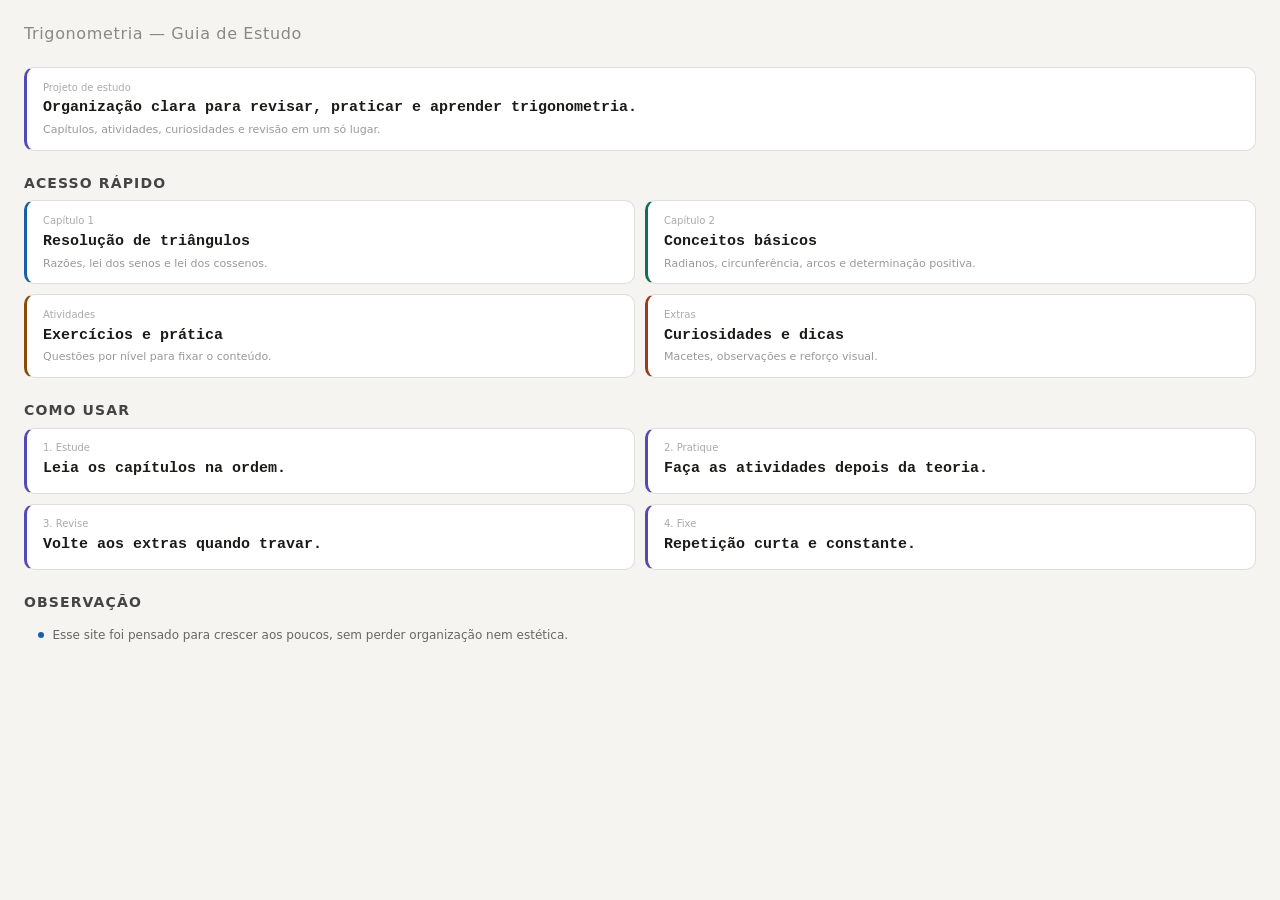
==== commit 847ebe31: "upd" ====
--- a/index.html
+++ b/index.html
@@ -1,1630 +1,87 @@
 <!DOCTYPE html>
 <html lang="pt-br">
 <head>
-<meta charset="UTF-8">
-<meta name="viewport" content="width=device-width, initial-scale=1.0">
-<title>Template — Trigonometria Modular</title>
-
-<style>
-* { box-sizing: border-box; margin: 0; padding: 0; }
-body { font-family: system-ui, sans-serif; background: #f5f4f0; color: #1a1a18; padding: 1.5rem; }
-h1 { font-size: 16px; font-weight: 500; color: #888; margin-bottom: 1.5rem; letter-spacing: .04em; }
-
-.section-label {
-  font-size: 14px;
-  font-weight: 700;
-  letter-spacing: .05em;
-  text-transform: uppercase;
-  color: #1a1a18;
-  margin: 1.8rem 0 .8rem;
-  border-left: 4px solid #534AB7;
-  padding-left: 8px;
-}
-.grid { display: grid; grid-template-columns: 1fr 1fr; gap: 10px; }
-.grid3 { display: grid; grid-template-columns: 1fr 1fr 1fr; gap: 10px; }
-
-.f { background: #fff; border: 0.5px solid #ddd; border-radius: 10px; padding: .85rem 1rem; }
-.f .name { font-size: 10px; color: #aaa; margin-bottom: .3rem; }
-.f .formula { font-size: 15px; font-weight: 600; font-family: 'Courier New', monospace; line-height: 1.4; }
-.f .note { font-size: 11px; color: #999; margin-top: .3rem; }
-
-.accent-purple { border-left: 3px solid #534AB7; }
-.accent-teal   { border-left: 3px solid #0F6E56; }
-.accent-coral  { border-left: 3px solid #993C1D; }
-.accent-blue   { border-left: 3px solid #185FA5; }
-.accent-amber  { border-left: 3px solid #854F0B; }
-
-table { width: 100%; border-collapse: collapse; font-size: 13px; margin: 4px 0; }
-th { background: #f0efe9; padding: 7px 10px; font-weight: 500; border: 0.5px solid #ddd; text-align: center; }
-td { padding: 7px 10px; border: 0.5px solid #ddd; text-align: center; color: #555; font-family: monospace; }
-td:first-child { font-family: system-ui; font-weight: 500; color: #1a1a18; }
-
-.rule {
-  background: #f5f4f0;
-  border-radius: 8px;
-  padding: .55rem .9rem;
-  font-size: 12px;
-  color: #666;
-  margin: 5px 0;
-  display: flex;
-  gap: 8px;
-  align-items: flex-start;
-}
-
-.dot { width: 6px; height: 6px; border-radius: 50%; flex-shrink: 0; margin-top: 4px; }
-.dp { background: #534AB7; }
-.dt { background: #0F6E56; }
-.dc { background: #993C1D; }
-.db { background: #185FA5; }
-.da { background: #854F0B; }
-
-.placeholder {
-  font-size: 12px;
-  color: #bbb;
-  font-style: italic;
-}
-
-@media (max-width: 480px) {
-  .grid, .grid3 { grid-template-columns: 1fr; }
-}
-</style>
+  <meta charset="UTF-8">
+  <meta name="viewport" content="width=device-width, initial-scale=1.0">
+  <title>Trigonometria — Guia de Estudo</title>
+  <link rel="stylesheet" href="css/styles.css">
 </head>
-
 <body>
 
-<h1>Template Modular — Trigonometria</h1>
+  <h1>Trigonometria — Guia de Estudo</h1>
 
-<!-- BLOCO 1 -->
-<div class="section-label">Capítulo 1 — Trigonometria: resolução de triângulos</div>
+  <div class="f accent-purple" style="margin-bottom: 1rem;">
+    <div class="name">Projeto de estudo</div>
+    <div class="formula">Organização clara para revisar, praticar e aprender trigonometria.</div>
+    <div class="note">Capítulos, atividades, curiosidades e revisão em um só lugar.</div>
+  </div>
 
-<div class="f accent-purple">
-  <div class="name">1. Triângulo retângulo — razões trigonométricas</div>
-  <div class="formula">
-    sen α = op / hip<br>
-    cos α = adj / hip<br>
-    tan α = op / adj = sen α / cos α
+  <div class="section-label">Acesso rápido</div>
+
+  <div class="grid">
+    <a href="pages/capitulo1.html" style="text-decoration:none; color:inherit;">
+      <div class="f accent-blue">
+        <div class="name">Capítulo 1</div>
+        <div class="formula">Resolução de triângulos</div>
+        <div class="note">Razões, lei dos senos e lei dos cossenos.</div>
+      </div>
+    </a>
+
+    <a href="pages/capitulo2.html" style="text-decoration:none; color:inherit;">
+      <div class="f accent-teal">
+        <div class="name">Capítulo 2</div>
+        <div class="formula">Conceitos básicos</div>
+        <div class="note">Radianos, circunferência, arcos e determinação positiva.</div>
+      </div>
+    </a>
+
+    <a href="atividades/lista1.html" style="text-decoration:none; color:inherit;">
+      <div class="f accent-amber">
+        <div class="name">Atividades</div>
+        <div class="formula">Exercícios e prática</div>
+        <div class="note">Questões por nível para fixar o conteúdo.</div>
+      </div>
+    </a>
+
+    <a href="extras/curiosidades.html" style="text-decoration:none; color:inherit;">
+      <div class="f accent-coral">
+        <div class="name">Extras</div>
+        <div class="formula">Curiosidades e dicas</div>
+        <div class="note">Macetes, observações e reforço visual.</div>
+      </div>
+    </a>
   </div>
-  <div class="note">
-    op = cateto oposto · adj = cateto adjacente · hip = hipotenusa
-  </div>
-</div>
 
-<div class="rule">
-  <span class="dot dp"></span>
-  <span><b>Identidade fundamental:</b> sen²α + cos²α = 1 (vale para qualquer ângulo)</span>
-</div>
+  <div class="section-label">Como usar</div>
 
-<div class="rule">
-  <span class="dot dp"></span>
-  <span><b>Ideia chave:</b> seno mede “altura relativa”, cosseno mede “base relativa”</span>
-</div>
+  <div class="grid">
+    <div class="f accent-purple">
+      <div class="name">1. Estude</div>
+      <div class="formula">Leia os capítulos na ordem.</div>
+    </div>
 
-<div class="section-label">Ângulos notáveis</div>
+    <div class="f accent-purple">
+      <div class="name">2. Pratique</div>
+      <div class="formula">Faça as atividades depois da teoria.</div>
+    </div>
 
-<table>
-<thead><tr><th>Ângulo</th><th>Sen</th><th>Cos</th><th>Tan</th></tr></thead>
-<tbody>
-<tr><td>30°</td><td>1/2</td><td>√3/2</td><td>√3/3</td></tr>
-<tr><td>45°</td><td>√2/2</td><td>√2/2</td><td>1</td></tr>
-<tr><td>60°</td><td>√3/2</td><td>1/2</td><td>√3</td></tr>
-<tr><td>90°</td><td>1</td><td>0</td><td>—</td></tr>
-</tbody>
-</table>
+    <div class="f accent-purple">
+      <div class="name">3. Revise</div>
+      <div class="formula">Volte aos extras quando travar.</div>
+    </div>
 
-<div class="rule">
-  <span class="dot dt"></span>
-  <span><b>Macete do seno:</b> 1/2 → √2/2 → √3/2 → 1</span>
-</div>
-
-<div class="rule">
-  <span class="dot dc"></span>
-  <span><b>Cosseno:</b> faz o caminho inverso</span>
-</div>
-
-<div class="rule">
-  <span class="dot db"></span>
-  <span><b>Insight ninja:</b> tan α = sen α / cos α → se souber seno e cosseno, você já sabe tangente</span>
-</div>
-
-<!-- QUESTÕES -->
-<div class="section-label">Questões — pratique até virar reflexo</div>
-
-<div class="grid">
-
-  <div class="f accent-amber">
-    <div class="name">Nível 1</div>
-    <div class="formula">
-      Calcule:<br>
-      a) sen 30°<br>
-      b) cos 60°<br>
-      c) tan 45°
+    <div class="f accent-purple">
+      <div class="name">4. Fixe</div>
+      <div class="formula">Repetição curta e constante.</div>
     </div>
   </div>
 
-  <div class="f accent-amber">
-    <div class="name">Nível 2</div>
-    <div class="formula">
-      Se sen α = 1/2, determine α (ângulo agudo).
-    </div>
+  <div class="section-label">Observação</div>
+
+  <div class="rule">
+    <span class="dot db"></span>
+    <span>Esse site foi pensado para crescer aos poucos, sem perder organização nem estética.</span>
   </div>
-
-  <div class="f accent-amber">
-    <div class="name">Nível 3</div>
-    <div class="formula">
-      Num triângulo retângulo:<br>
-      hip = 10 e op = 5<br>
-      Calcule sen α, cos α e tan α.
-    </div>
-  </div>
-
-  <div class="f accent-amber">
-    <div class="name">Nível 4</div>
-    <div class="formula">
-      Sabendo que cos α = √3/2,<br>
-      encontre sen α usando a identidade fundamental.
-    </div>
-  </div>
-
-</div>
-
-<div class="rule">
-  <span class="dot da"></span>
-  <span><b>Dica de prova:</b> se você travar, volte para o triângulo — desenhar resolve metade dos problemas</span>
-</div>
-
-<!-- BLOCO 2 -->
-<div class="section-label">2. Ângulos complementares e suplementares</div>
-
-<div class="grid">
-
-  <div class="f accent-teal">
-    <div class="name">Complementares (somam 90°)</div>
-    <div class="formula">
-      α + β = 90°<br><br>
-      sen α = cos β<br>
-      cos α = sen β
-    </div>
-    <div class="note">
-      Ex: sen 30° = cos 60° = 1/2
-    </div>
-  </div>
-
-  <div class="f accent-coral">
-    <div class="name">Suplementares (somam 180°)</div>
-    <div class="formula">
-      α + β = 180°<br><br>
-      sen α = sen β<br>
-      cos α = −cos β
-    </div>
-    <div class="note">
-      Ex: sen 30° = sen 150°<br>
-      cos 30° = −cos 150°
-    </div>
-  </div>
-
-</div>
-
-<div class="rule">
-  <span class="dot dt"></span>
-  <span><b>Leitura rápida:</b> complemento troca seno ↔ cosseno</span>
-</div>
-
-<div class="rule">
-  <span class="dot dc"></span>
-  <span><b>Suplementar:</b> seno repete · cosseno inverte o sinal</span>
-</div>
-
-<div class="rule">
-  <span class="dot db"></span>
-  <span><b>Insight forte:</b> isso funciona porque os ângulos estão “espelhados” no círculo trigonométrico</span>
-</div>
-
-<div class="rule">
-  <span class="dot dp"></span>
-  <span><b>Dica de prova:</b> sempre que ver ângulo estranho (tipo 150°, 120°, 135°), tenta transformar em 30°, 60°, 45°</span>
-</div>
-
-<!-- QUESTÕES -->
-<div class="section-label">Questões — reconhecimento e agilidade</div>
-
-<div class="grid">
-
-  <div class="f accent-amber">
-    <div class="name">Nível 1</div>
-    <div class="formula">
-      Complete:<br>
-      a) sen 20° = cos ____<br>
-      b) cos 70° = sen ____<br>
-      c) sen 40° = cos ____
-    </div>
-  </div>
-
-  <div class="f accent-amber">
-    <div class="name">Nível 2</div>
-    <div class="formula">
-      Calcule:<br>
-      a) sen 150°<br>
-      b) cos 120°<br>
-      c) sen 180° − 30°
-    </div>
-  </div>
-
-  <div class="f accent-amber">
-    <div class="name">Nível 3</div>
-    <div class="formula">
-      Simplifique:<br>
-      a) sen 30° + sen 150°<br>
-      b) cos 60° + cos 120°
-    </div>
-  </div>
-
-  <div class="f accent-amber">
-    <div class="name">Nível 4</div>
-    <div class="formula">
-      Calcule:<br>
-      sen 20° − sen 160° + cos 40° + cos 140°
-    </div>
-  </div>
-
-</div>
-
-<div class="rule">
-  <span class="dot da"></span>
-  <span><b>Regra de ouro:</b> antes de calcular qualquer coisa, tenta transformar os ângulos — quem transforma resolve mais rápido</span>
-</div>
-
-<!-- BLOCO 3 -->
-<div class="section-label">3. Ângulos obtusos (90° < α < 180°)</div>
-
-<div class="grid">
-
-  <div class="f accent-teal">
-    <div class="name">Regra do seno</div>
-    <div class="formula">
-      sen α = sen(180° − α)
-    </div>
-    <div class="note">
-      Seno mantém o valor
-    </div>
-  </div>
-
-  <div class="f accent-coral">
-    <div class="name">Regra do cosseno</div>
-    <div class="formula">
-      cos α = −cos(180° − α)
-    </div>
-    <div class="note">
-      Cosseno troca o sinal
-    </div>
-  </div>
-
-</div>
-
-<div class="rule">
-  <span class="dot dt"></span>
-  <span><b>Seno:</b> sempre positivo no 2º quadrante</span>
-</div>
-
-<div class="rule">
-  <span class="dot dc"></span>
-  <span><b>Cosseno:</b> sempre negativo no 2º quadrante</span>
-</div>
-
-<div class="rule">
-  <span class="dot db"></span>
-  <span><b>Tradução prática:</b> transforma qualquer ângulo obtuso em um ângulo agudo equivalente</span>
-</div>
-
-<div class="section-label">Exemplos clássicos</div>
-
-<div class="grid3">
-
-  <div class="f accent-purple">
-    <div class="formula">
-      sen 120° = sen 60° = √3/2
-    </div>
-  </div>
-
-  <div class="f accent-purple">
-    <div class="formula">
-      cos 120° = −cos 60° = −1/2
-    </div>
-  </div>
-
-  <div class="f accent-purple">
-    <div class="formula">
-      sen 150° = sen 30° = 1/2
-    </div>
-  </div>
-
-  <div class="f accent-purple">
-    <div class="formula">
-      cos 150° = −cos 30° = −√3/2
-    </div>
-  </div>
-
-  <div class="f accent-purple">
-    <div class="formula">
-      sen 135° = sen 45° = √2/2
-    </div>
-  </div>
-
-  <div class="f accent-purple">
-    <div class="formula">
-      cos 135° = −cos 45° = −√2/2
-    </div>
-  </div>
-
-</div>
-
-<div class="section-label">Casos especiais</div>
-
-<div class="grid">
-
-  <div class="f accent-blue">
-    <div class="formula">
-      sen 90° = 1<br>
-      cos 90° = 0
-    </div>
-  </div>
-
-  <div class="f accent-blue">
-    <div class="formula">
-      sen 180° = 0<br>
-      cos 180° = −1
-    </div>
-  </div>
-
-</div>
-
-<!-- QUESTÕES -->
-<div class="section-label">Questões — domínio de sinal</div>
-
-<div class="grid">
-
-  <div class="f accent-amber">
-    <div class="name">Nível 1</div>
-    <div class="formula">
-      Calcule:<br>
-      a) sen 120°<br>
-      b) cos 150°<br>
-      c) sen 135°
-    </div>
-  </div>
-
-  <div class="f accent-amber">
-    <div class="name">Nível 2</div>
-    <div class="formula">
-      Transforme em ângulo agudo:<br>
-      a) sen 140°<br>
-      b) cos 130°
-    </div>
-  </div>
-
-  <div class="f accent-amber">
-    <div class="name">Nível 3</div>
-    <div class="formula">
-      Calcule:<br>
-      a) sen 120° + sen 60°<br>
-      b) cos 120° + cos 60°
-    </div>
-  </div>
-
-  <div class="f accent-amber">
-    <div class="name">Nível 4</div>
-    <div class="formula">
-      Simplifique:<br>
-      sen 150° − sen 30° + cos 135° + cos 45°
-    </div>
-  </div>
-
-</div>
-
-<div class="rule">
-  <span class="dot da"></span>
-  <span><b>Erro clássico:</b> esquecer o sinal do cosseno — isso sozinho derruba questão fácil</span>
-</div>
-
-<!-- BLOCO 4 -->
-<div class="section-label">4. Simplificação de expressões</div>
-
-<div class="f accent-purple">
-  <div class="formula">
-    Estratégia: transformar ângulos e cancelar termos
-  </div>
-  <div class="note">
-    Reduza tudo para ângulos notáveis ou use relações para eliminar termos
-  </div>
-</div>
-
-<div class="section-label">Ferramentas disponíveis</div>
-
-<div class="grid">
-
-  <div class="f accent-teal">
-    <div class="formula">
-      α > 90° → sen α = sen(180° − α)
-    </div>
-  </div>
-
-  <div class="f accent-teal">
-    <div class="formula">
-      soma = 90° → sen α = cos β
-    </div>
-  </div>
-
-  <div class="f accent-coral">
-    <div class="formula">
-      soma = 180° → sen mantém · cos troca sinal
-    </div>
-  </div>
-
-</div>
-
-<div class="rule">
-  <span class="dot db"></span>
-  <span><b>Ideia central:</b> não calcule direto — transforme primeiro</span>
-</div>
-
-<div class="section-label">Exemplo guiado</div>
-
-<div class="f accent-blue">
-  <div class="formula">
-    sen 30° + sen 120° − sen 56° + sen 42°
-  </div>
-</div>
-
-<div class="rule">
-  <span class="dot dt"></span>
-  <span>sen 120° = sen 60° = √3/2</span>
-</div>
-
-<div class="rule">
-  <span class="dot dt"></span>
-  <span>sen 56° = cos 34° (não notável)</span>
-</div>
-
-<div class="rule">
-  <span class="dot dt"></span>
-  <span>42° não cancela diretamente → procurar pares</span>
-</div>
-
-<div class="rule">
-  <span class="dot db"></span>
-  <span><b>Conclusão:</b> nem toda expressão simplifica totalmente — foque nos pares possíveis</span>
-</div>
-
-<div class="section-label">Exemplo com cancelamento total</div>
-
-<div class="f accent-blue">
-  <div class="formula">
-    sen 20° − sen 160° + cos 44° + cos 136°
-  </div>
-</div>
-
-<div class="rule">
-  <span class="dot dt"></span>
-  <span>sen 160° = sen 20° → cancela</span>
-</div>
-
-<div class="rule">
-  <span class="dot dc"></span>
-  <span>cos 136° = −cos 44° → cancela</span>
-</div>
-
-<div class="rule">
-  <span class="dot dp"></span>
-  <span><b>Resultado final:</b> 0</span>
-</div>
-
-<div class="rule">
-  <span class="dot da"></span>
-  <span><b>Regra de ouro:</b> antes de calcular, procure cancelamentos — quase sempre existem</span>
-</div>
-
-<!-- QUESTÕES -->
-<div class="section-label">Questões — padrão de prova</div>
-
-<div class="grid">
-
-  <div class="f accent-amber">
-    <div class="name">Nível 1</div>
-    <div class="formula">
-      Calcule:<br>
-      a) sen 30° + sen 150°<br>
-      b) cos 60° + cos 120°
-    </div>
-  </div>
-
-  <div class="f accent-amber">
-    <div class="name">Nível 2</div>
-    <div class="formula">
-      Simplifique:<br>
-      a) sen 20° − sen 160°<br>
-      b) cos 70° + cos 110°
-    </div>
-  </div>
-
-  <div class="f accent-amber">
-    <div class="name">Nível 3</div>
-    <div class="formula">
-      Calcule:<br>
-      sen 45° + sen 135° − cos 45° − cos 135°
-    </div>
-  </div>
-
-  <div class="f accent-amber">
-    <div class="name">Nível 4</div>
-    <div class="formula">
-      Simplifique:<br>
-      sen 30° + sen 120° − sen 150° − sen 60°
-    </div>
-  </div>
-
-</div>
-
-<div class="rule">
-  <span class="dot db"></span>
-  <span><b>Erro comum:</b> sair substituindo valores direto sem tentar cancelar antes</span>
-</div>
-
-<!-- BLOCO 5 -->
-<div class="section-label">5. Lei dos senos</div>
-
-<div class="f accent-blue">
-  <div class="formula">
-    a / sen A = b / sen B = c / sen C = 2R
-  </div>
-  <div class="note">
-    lados opostos aos respectivos ângulos · R = raio da circunferência circunscrita
-  </div>
-</div>
-
-<div class="rule">
-  <span class="dot db"></span>
-  <span><b>Quando usar:</b> 2 ângulos + 1 lado (ASA ou AAS)</span>
-</div>
-
-<div class="section-label">Passo a passo</div>
-
-<div class="grid">
-
-  <div class="f accent-teal">
-    <div class="formula">
-      1. C = 180° − A − B
-    </div>
-  </div>
-
-  <div class="f accent-teal">
-    <div class="formula">
-      2. Use lado / seno do ângulo oposto
-    </div>
-  </div>
-
-  <div class="f accent-teal">
-    <div class="formula">
-      3. Monte proporção
-    </div>
-  </div>
-
-  <div class="f accent-teal">
-    <div class="formula">
-      4. Resolva a equação
-    </div>
-  </div>
-
-</div>
-
-<div class="section-label">Exemplo resolvido</div>
-
-<div class="f accent-purple">
-  <div class="formula">
-    A = 45°, B = 30°, a = 8 → achar b
-  </div>
-</div>
-
-<div class="rule">
-  <span class="dot dt"></span>
-  <span>a / sen A = b / sen B</span>
-</div>
-
-<div class="rule">
-  <span class="dot dt"></span>
-  <span>8 / sen 45° = b / sen 30°</span>
-</div>
-
-<div class="rule">
-  <span class="dot dt"></span>
-  <span>8 / (√2/2) = b / (1/2)</span>
-</div>
-
-<div class="rule">
-  <span class="dot dp"></span>
-  <span>8√2 = b / (1/2) → <b>b = 4√2</b></span>
-</div>
-
-<div class="rule">
-  <span class="dot da"></span>
-  <span><b>Dica:</b> dividir por fração = multiplicar pelo inverso</span>
-</div>
-
-<!-- QUESTÕES -->
-<div class="section-label">Questões — estilo prova</div>
-
-<div class="grid">
-
-  <div class="f accent-amber">
-    <div class="name">Nível 1</div>
-    <div class="formula">
-      Em um triângulo:<br>
-      A = 30°, B = 60°, a = 10<br>
-      Calcule b.
-    </div>
-  </div>
-
-  <div class="f accent-amber">
-    <div class="name">Nível 2</div>
-    <div class="formula">
-      Em um triângulo:<br>
-      A = 45°, B = 45°, a = 6<br>
-      Calcule b.
-    </div>
-  </div>
-
-  <div class="f accent-amber">
-    <div class="name">Nível 3</div>
-    <div class="formula">
-      Em um triângulo:<br>
-      A = 30°, B = 45°, a = 8<br>
-      Calcule o lado c.
-    </div>
-  </div>
-
-  <div class="f accent-amber">
-    <div class="name">Nível 4</div>
-    <div class="formula">
-      Em um triângulo:<br>
-      A = 60°, B = 45°, b = 10<br>
-      Calcule o lado a.
-    </div>
-  </div>
-
-</div>
-
-<div class="rule">
-  <span class="dot db"></span>
-  <span><b>Erro clássico:</b> usar o seno do ângulo errado (sempre use o ângulo oposto ao lado)</span>
-</div>
-
-<!-- BLOCO 6 -->
-<div class="section-label">6. Lei dos cossenos</div>
-
-<div class="f accent-amber">
-  <div class="formula">
-    a² = b² + c² − 2bc · cos A
-  </div>
-  <div class="note">
-    Fórmula válida para qualquer triângulo (e análoga para os outros lados)
-  </div>
-</div>
-
-<div class="rule">
-  <span class="dot da"></span>
-  <span><b>Quando usar:</b> 2 lados + ângulo entre eles (SAS) ou 3 lados (SSS)</span>
-</div>
-
-<div class="section-label">Para encontrar ângulo</div>
-
-<div class="f accent-blue">
-  <div class="formula">
-    cos A = (b² + c² − a²) / (2bc)
-  </div>
-</div>
-
-<div class="rule">
-  <span class="dot db"></span>
-  <span><b>Uso:</b> quando você tem os 3 lados e quer descobrir um ângulo</span>
-</div>
-
-<div class="section-label">Conexão com Pitágoras</div>
-
-<div class="f accent-teal">
-  <div class="formula">
-    Se A = 90° → cos 90° = 0<br>
-    então: a² = b² + c²
-  </div>
-  <div class="note">
-    Pitágoras é um caso especial da lei dos cossenos
-  </div>
-</div>
-
-<div class="rule">
-  <span class="dot dt"></span>
-  <span><b>Insight:</b> Lei dos cossenos = versão geral do Pitágoras</span>
-</div>
-
-<div class="rule">
-  <span class="dot dc"></span>
-  <span><b>Cuidado:</b> se o ângulo for obtuso, o cosseno é negativo (mas a fórmula já resolve isso)</span>
-</div>
-
-<div class="section-label">Exemplo resolvido</div>
-
-<div class="f accent-purple">
-  <div class="formula">
-    b = 5, c = 7, A = 120° → achar a
-  </div>
-</div>
-
-<div class="rule">
-  <span class="dot dt"></span>
-  <span>a² = 5² + 7² − 2(5)(7) · cos 120°</span>
-</div>
-
-<div class="rule">
-  <span class="dot dt"></span>
-  <span>a² = 25 + 49 − 70 · (−1/2)</span>
-</div>
-
-<div class="rule">
-  <span class="dot dt"></span>
-  <span>a² = 74 + 35 = 109</span>
-</div>
-
-<div class="rule">
-  <span class="dot dp"></span>
-  <span><b>a = √109</b></span>
-</div>
-
-<!-- QUESTÕES -->
-<div class="section-label">Questões — nível prova</div>
-
-<div class="grid">
-
-  <div class="f accent-amber">
-    <div class="name">Nível 1</div>
-    <div class="formula">
-      Calcule:<br>
-      b = 3, c = 4, A = 90°<br>
-      Encontre a.
-    </div>
-  </div>
-
-  <div class="f accent-amber">
-    <div class="name">Nível 2</div>
-    <div class="formula">
-      Calcule:<br>
-      b = 6, c = 8, A = 60°<br>
-      Encontre a.
-    </div>
-  </div>
-
-  <div class="f accent-amber">
-    <div class="name">Nível 3</div>
-    <div class="formula">
-      Em um triângulo com lados:<br>
-      a = 7, b = 5, c = 6<br>
-      Calcule o ângulo A.
-    </div>
-  </div>
-
-  <div class="f accent-amber">
-    <div class="name">Nível 4</div>
-    <div class="formula">
-      Calcule:<br>
-      b = 10, c = 7, A = 120°<br>
-      Encontre a.
-    </div>
-  </div>
-
-</div>
-
-<div class="rule">
-  <span class="dot db"></span>
-  <span><b>Erro clássico:</b> esquecer o sinal do cosseno (principalmente em ângulos obtusos)</span>
-</div>
-
-<!-- BLOCO 7 -->
-<div class="section-label">Capítulo 2 — Conceitos trigonométricos básicos</div>
-
-<div class="section-label">7. Arcos e ângulos — conceitos fundamentais</div>
-
-<div class="grid">
-
-  <div class="f accent-purple">
-    <div class="name">Arco geométrico</div>
-    <div class="formula">
-      Parte da circunferência entre dois pontos
-    </div>
-  </div>
-
-  <div class="f accent-purple">
-    <div class="name">Medida angular</div>
-    <div class="formula">
-      Pode ser em graus ou radianos
-    </div>
-  </div>
-
-</div>
-
-<div class="rule">
-  <span class="dot dp"></span>
-  <span><b>Importante:</b> medida angular ≠ comprimento do arco</span>
-</div>
-
-<div class="rule">
-  <span class="dot dt"></span>
-  <span><b>Comprimento:</b> depende do raio da circunferência</span>
-</div>
-
-<div class="rule">
-  <span class="dot dc"></span>
-  <span><b>Ângulo:</b> é uma medida “pura”, independe do tamanho da circunferência</span>
-</div>
-
-<div class="section-label">Ângulo central</div>
-
-<div class="f accent-teal">
-  <div class="formula">
-    O ângulo central tem a mesma medida do arco que ele subtende
-  </div>
-  <div class="note">
-    (mesma medida angular, não necessariamente mesmo comprimento)
-  </div>
-</div>
-
-<div class="rule">
-  <span class="dot db"></span>
-  <span><b>Visualização:</b> abrir o ângulo é como “puxar” o arco junto com ele</span>
-</div>
-
-<div class="rule">
-  <span class="dot da"></span>
-  <span><b>Erro comum:</b> achar que arco maior sempre significa ângulo maior — depende do raio</span>
-</div>
-
-<!-- QUESTÕES -->
-<div class="section-label">Questões — entendimento real</div>
-
-<div class="grid">
-
-  <div class="f accent-amber">
-    <div class="name">Nível 1</div>
-    <div class="formula">
-      O que é um arco geométrico?<br>
-      (responda com suas palavras)
-    </div>
-  </div>
-
-  <div class="f accent-amber">
-    <div class="name">Nível 2</div>
-    <div class="formula">
-      Dois círculos têm raios diferentes,<br>
-      mas o mesmo ângulo central.<br>
-      Os arcos têm o mesmo comprimento?
-    </div>
-  </div>
-
-  <div class="f accent-amber">
-    <div class="name">Nível 3</div>
-    <div class="formula">
-      Se aumentarmos o raio mantendo o mesmo ângulo,<br>
-      o que acontece com o comprimento do arco?
-    </div>
-  </div>
-
-  <div class="f accent-amber">
-    <div class="name">Nível 4</div>
-    <div class="formula">
-      Um arco e seu ângulo central sempre têm<br>
-      o mesmo valor numérico?<br>
-      Explique.
-    </div>
-  </div>
-
-</div>
-
-<div class="rule">
-  <span class="dot db"></span>
-  <span><b>Regra mental:</b> ângulo mede abertura · arco mede comprimento</span>
-</div>
-
-<!-- BLOCO 8 -->
-<div class="section-label">8. Unidades de medida — graus e radianos</div>
-
-<div class="grid">
-
-  <div class="f accent-purple">
-    <div class="name">Grau</div>
-    <div class="formula">
-      1° = 1/360 da circunferência
-    </div>
-  </div>
-
-  <div class="f accent-purple">
-    <div class="name">Radiano</div>
-    <div class="formula">
-      1 rad = arco de comprimento igual ao raio
-    </div>
-    <div class="note">
-      “esticando” o arco → tamanho = raio
-    </div>
-  </div>
-
-</div>
-
-<div class="rule">
-  <span class="dot dp"></span>
-  <span><b>Diferença chave:</b> grau divide a volta · radiano mede diretamente o arco</span>
-</div>
-
-<div class="section-label">Relação fundamental</div>
-
-<div class="f accent-blue">
-  <div class="formula">
-    180° = π rad
-  </div>
-</div>
-
-<div class="rule">
-  <span class="dot db"></span>
-  <span><b>Toda conversão nasce daqui</b></span>
-</div>
-
-<div class="section-label">Comprimento de arco</div>
-
-<div class="f accent-teal">
-  <div class="formula">
-    ℓ = α · r
-  </div>
-  <div class="note">
-    α deve estar em radianos
-  </div>
-</div>
-
-<div class="rule">
-  <span class="dot dt"></span>
-  <span><b>Tradução:</b> comprimento = ângulo × raio</span>
-</div>
-
-<div class="rule">
-  <span class="dot dc"></span>
-  <span><b>Erro comum:</b> usar grau na fórmula (sempre converta antes)</span>
-</div>
-
-<div class="rule">
-  <span class="dot da"></span>
-  <span><b>Insight forte:</b> radiano conecta ângulo diretamente com comprimento</span>
-</div>
-
-<!-- QUESTÕES -->
-<div class="section-label">Questões — base conceitual</div>
-
-<div class="grid">
-
-  <div class="f accent-amber">
-    <div class="name">Nível 1</div>
-    <div class="formula">
-      O que significa 1 radiano?<br>
-      (explique com suas palavras)
-    </div>
-  </div>
-
-  <div class="f accent-amber">
-    <div class="name">Nível 2</div>
-    <div class="formula">
-      Qual é a relação entre graus e radianos?
-    </div>
-  </div>
-
-  <div class="f accent-amber">
-    <div class="name">Nível 3</div>
-    <div class="formula">
-      Um arco tem α = 2 rad e r = 5.<br>
-      Calcule o comprimento ℓ.
-    </div>
-  </div>
-
-  <div class="f accent-amber">
-    <div class="name">Nível 4</div>
-    <div class="formula">
-      Se ℓ = 10 e r = 5,<br>
-      determine o ângulo em radianos.
-    </div>
-  </div>
-
-</div>
-
-<div class="rule">
-  <span class="dot db"></span>
-  <span><b>Regra mental:</b> grau é divisão artificial · radiano é medida real</span>
-</div>
-
-<!-- BLOCO 9 -->
-<div class="section-label">9. Conversão graus ↔ radianos</div>
-
-<div class="section-label">Regra geral</div>
-
-<div class="grid">
-
-  <div class="f accent-purple">
-    <div class="name">Grau → radiano</div>
-    <div class="formula">
-      × (π / 180)
-    </div>
-  </div>
-
-  <div class="f accent-purple">
-    <div class="name">Radiano → grau</div>
-    <div class="formula">
-      × (180 / π)
-    </div>
-  </div>
-
-</div>
-
-<div class="rule">
-  <span class="dot dp"></span>
-  <span><b>Base de tudo:</b> 180° = π rad</span>
-</div>
-
-<div class="section-label">Conversões simples (decorar)</div>
-
-<table>
-<thead>
-<tr>
-<th>30°</th><th>45°</th><th>60°</th><th>90°</th>
-</tr>
-</thead>
-<tbody>
-<tr>
-<td>π/6</td><td>π/4</td><td>π/3</td><td>π/2</td>
-</tr>
-</tbody>
-</table>
-
-<table style="margin-top:6px">
-<thead>
-<tr>
-<th>120°</th><th>150°</th><th>180°</th><th>270°</th><th>360°</th>
-</tr>
-</thead>
-<tbody>
-<tr>
-<td>2π/3</td><td>5π/6</td><td>π</td><td>3π/2</td><td>2π</td>
-</tr>
-</tbody>
-</table>
-
-<div class="section-label">Conversões complexas</div>
-
-<div class="f accent-blue">
-  <div class="formula">
-    kπ/n = k × 180° / n
-  </div>
-  <div class="note">
-    Substitua π por 180° e simplifique
-  </div>
-</div>
-
-<div class="section-label">Exemplos</div>
-
-<div class="grid">
-
-  <div class="f accent-teal">
-    <div class="formula">
-      17π/6 → 17 × 180 / 6 = 510°
-    </div>
-    <div class="note">
-      = 360° + 150°
-    </div>
-  </div>
-
-  <div class="f accent-teal">
-    <div class="formula">
-      51π/10 → 51 × 180 / 10 = 918°
-    </div>
-    <div class="note">
-      = 2 voltas + 198°
-    </div>
-  </div>
-
-  <div class="f accent-teal">
-    <div class="formula">
-      7π/4 → 7 × 180 / 4 = 315°
-    </div>
-  </div>
-
-  <div class="f accent-teal">
-    <div class="formula">
-      210° → 210 / 180 = 7/6 → 7π/6
-    </div>
-  </div>
-
-</div>
-
-<div class="rule">
-  <span class="dot dt"></span>
-  <span><b>Método:</b> divide por 180 e simplifica, depois multiplica por π</span>
-</div>
-
-<div class="rule">
-  <span class="dot db"></span>
-  <span><b>Dica de cálculo:</b> tenta dividir 180 primeiro — muitas contas ficam inteiras</span>
-</div>
-
-<div class="rule">
-  <span class="dot dc"></span>
-  <span><b>Erro clássico:</b> esquecer de simplificar fração</span>
-</div>
-
-<!-- QUESTÕES -->
-<div class="section-label">Questões — domínio total</div>
-
-<div class="grid">
-
-  <div class="f accent-amber">
-    <div class="name">Nível 1</div>
-    <div class="formula">
-      Converta:<br>
-      a) 30°<br>
-      b) 90°<br>
-      c) 180°
-    </div>
-  </div>
-
-  <div class="f accent-amber">
-    <div class="name">Nível 2</div>
-    <div class="formula">
-      Converta:<br>
-      a) π/3<br>
-      b) 3π/2<br>
-      c) 5π/6
-    </div>
-  </div>
-
-  <div class="f accent-amber">
-    <div class="name">Nível 3</div>
-    <div class="formula">
-      Converta:<br>
-      a) 7π/6<br>
-      b) 11π/4
-    </div>
-  </div>
-
-  <div class="f accent-amber">
-    <div class="name">Nível 4</div>
-    <div class="formula">
-      Converta:<br>
-      a) 210°<br>
-      b) 315°<br>
-      c) 540°
-    </div>
-  </div>
-
-</div>
-
-<div class="rule">
-  <span class="dot da"></span>
-  <span><b>Regra mental:</b> π ↔ 180° (se isso estiver automático, você resolve qualquer conversão)</span>
-</div>
-
-<!-- BLOCO 10 -->
-<div class="section-label">10. Circunferência orientada e trigonométrica</div>
-
-<div class="grid">
-
-  <div class="f accent-purple">
-    <div class="name">Circunferência orientada</div>
-    <div class="formula">
-      Circunferência com sentido definido de percurso
-    </div>
-  </div>
-
-  <div class="f accent-purple">
-    <div class="name">Circunferência trigonométrica</div>
-    <div class="formula">
-      Raio = 1 · centro (0,0)<br>
-      ponto inicial A = (1,0)
-    </div>
-    <div class="note">
-      Sentido positivo: anti-horário
-    </div>
-  </div>
-
-</div>
-
-<div class="rule">
-  <span class="dot dt"></span>
-  <span><b>Sentido positivo (+):</b> anti-horário</span>
-</div>
-
-<div class="rule">
-  <span class="dot dc"></span>
-  <span><b>Sentido negativo (−):</b> horário</span>
-</div>
-
-<div class="rule">
-  <span class="dot db"></span>
-  <span><b>Ponto inicial:</b> (1,0) → todos os ângulos partem daqui</span>
-</div>
-
-<div class="section-label">Quadrantes</div>
-
-<table>
-<thead>
-<tr>
-<th>Quad</th>
-<th>Intervalo (graus)</th>
-<th>Intervalo (rad)</th>
-<th>Sen</th>
-<th>Cos</th>
-</tr>
-</thead>
-
-<tbody>
-<tr>
-<td>1º</td>
-<td>0° a 90°</td>
-<td>0 a π/2</td>
-<td>+</td>
-<td>+</td>
-</tr>
-
-<tr>
-<td>2º</td>
-<td>90° a 180°</td>
-<td>π/2 a π</td>
-<td>+</td>
-<td>−</td>
-</tr>
-
-<tr>
-<td>3º</td>
-<td>180° a 270°</td>
-<td>π a 3π/2</td>
-<td>−</td>
-<td>−</td>
-</tr>
-
-<tr>
-<td>4º</td>
-<td>270° a 360°</td>
-<td>3π/2 a 2π</td>
-<td>−</td>
-<td>+</td>
-</tr>
-
-</tbody>
-</table>
-
-<div class="rule">
-  <span class="dot dp"></span>
-  <span><b>Padrão dos sinais:</b> (+,+) → (+,−) → (−,−) → (−,+)</span>
-</div>
-
-<div class="rule">
-  <span class="dot da"></span>
-  <span><b>Erro clássico:</b> esquecer em qual quadrante está o ângulo</span>
-</div>
-
-<div class="rule">
-  <span class="dot db"></span>
-  <span><b>Insight:</b> seno = eixo y · cosseno = eixo x</span>
-</div>
-
-<!-- QUESTÕES -->
-<div class="section-label">Questões — visualização</div>
-
-<div class="grid">
-
-  <div class="f accent-amber">
-    <div class="name">Nível 1</div>
-    <div class="formula">
-      Qual o sinal de:<br>
-      a) sen 120°<br>
-      b) cos 120°<br>
-      c) sen 300°
-    </div>
-  </div>
-
-  <div class="f accent-amber">
-    <div class="name">Nível 2</div>
-    <div class="formula">
-      Em qual quadrante está:<br>
-      a) 150°<br>
-      b) 210°<br>
-      c) 330°
-    </div>
-  </div>
-
-  <div class="f accent-amber">
-    <div class="name">Nível 3</div>
-    <div class="formula">
-      Determine o sinal de:<br>
-      a) cos 240°<br>
-      b) sen 210°
-    </div>
-  </div>
-
-  <div class="f accent-amber">
-    <div class="name">Nível 4</div>
-    <div class="formula">
-      Um ângulo tem seno negativo<br>
-      e cosseno positivo.<br>
-      Em qual quadrante ele está?
-    </div>
-  </div>
-
-</div>
-
-<div class="rule">
-  <span class="dot db"></span>
-  <span><b>Regra mental:</b> seno = vertical · cosseno = horizontal</span>
-</div>
-
-<!-- BLOCO 11 -->
-<div class="section-label">11. Arcos côngruos (congruentes)</div>
-
-<div class="f accent-purple">
-  <div class="formula">
-    Dois arcos são côngruos quando terminam no mesmo ponto da circunferência
-  </div>
-  <div class="note">
-    Podem dar voltas diferentes, mas chegam no mesmo lugar
-  </div>
-</div>
-
-<div class="rule">
-  <span class="dot dp"></span>
-  <span><b>Ideia central:</b> diferença entre eles é múltiplo de uma volta completa</span>
-</div>
-
-<div class="section-label">Expressões gerais</div>
-
-<div class="grid">
-
-  <div class="f accent-blue">
-    <div class="name">Graus</div>
-    <div class="formula">
-      α + k · 360°
-    </div>
-  </div>
-
-  <div class="f accent-blue">
-    <div class="name">Radianos</div>
-    <div class="formula">
-      x + 2kπ
-    </div>
-  </div>
-
-</div>
-
-<div class="rule">
-  <span class="dot db"></span>
-  <span>k ∈ ℤ (inteiros positivos, negativos ou zero)</span>
-</div>
-
-<div class="rule">
-  <span class="dot dt"></span>
-  <span><b>k positivo:</b> voltas extras no sentido anti-horário</span>
-</div>
-
-<div class="rule">
-  <span class="dot dc"></span>
-  <span><b>k negativo:</b> voltas no sentido horário</span>
-</div>
-
-<div class="section-label">Exemplos</div>
-
-<div class="grid">
-
-  <div class="f accent-teal">
-    <div class="formula">
-      Côngruos a 45°:<br>
-      … −315°, 45°, 405°, 765° …
-    </div>
-  </div>
-
-  <div class="f accent-teal">
-    <div class="formula">
-      Côngruos a π/3:<br>
-      … π/3 − 2π, π/3, π/3 + 2π …
-    </div>
-  </div>
-
-</div>
-
-<div class="rule">
-  <span class="dot da"></span>
-  <span><b>Erro clássico:</b> achar que ângulos diferentes sempre dão valores diferentes de seno/cosseno</span>
-</div>
-
-<div class="rule">
-  <span class="dot db"></span>
-  <span><b>Insight forte:</b> arcos côngruos têm o mesmo seno e cosseno</span>
-</div>
-
-<!-- QUESTÕES -->
-<div class="section-label">Questões — raciocínio</div>
-
-<div class="grid">
-
-  <div class="f accent-amber">
-    <div class="name">Nível 1</div>
-    <div class="formula">
-      Escreva 3 arcos côngruos a 60°
-    </div>
-  </div>
-
-  <div class="f accent-amber">
-    <div class="name">Nível 2</div>
-    <div class="formula">
-      Escreva 2 arcos côngruos a π/2
-    </div>
-  </div>
-
-  <div class="f accent-amber">
-    <div class="name">Nível 3</div>
-    <div class="formula">
-      405° é côngruo a qual ângulo entre 0° e 360°?
-    </div>
-  </div>
-
-  <div class="f accent-amber">
-    <div class="name">Nível 4</div>
-    <div class="formula">
-      Determine se 7π/3 é côngruo a π/3
-    </div>
-  </div>
-
-</div>
-
-<div class="rule">
-  <span class="dot db"></span>
-  <span><b>Regra mental:</b> se a diferença for múltiplo de 360° (ou 2π), são côngruos</span>
-</div>
-
-<!-- BLOCO 12 -->
-<div class="section-label">12. Primeira determinação positiva</div>
-
-<div class="f accent-purple">
-  <div class="formula">
-    Menor arco não-negativo côngruo ao arco dado
-  </div>
-  <div class="note">
-    Equivalente a “reduzir para a primeira volta”
-  </div>
-</div>
-
-<div class="rule">
-  <span class="dot dp"></span>
-  <span><b>Intervalo final:</b> [0°, 360°)</span>
-</div>
-
-<div class="section-label">Como calcular</div>
-
-<div class="grid">
-
-  <div class="f accent-blue">
-    <div class="formula">
-      Divide por 360° e pega o resto
-    </div>
-  </div>
-
-  <div class="f accent-blue">
-    <div class="formula">
-      Ou soma/subtrai 360° até entrar no intervalo
-    </div>
-  </div>
-
-</div>
-
-<div class="section-label">Exemplos</div>
-
-<div class="grid">
-
-  <div class="f accent-teal">
-    <div class="formula">
-      780° → 780 ÷ 360 = 2 (resto 60)<br>
-      → 60°
-    </div>
-  </div>
-
-  <div class="f accent-teal">
-    <div class="formula">
-      1140° → resto 60°<br>
-      → 60°
-    </div>
-  </div>
-
-  <div class="f accent-teal">
-    <div class="formula">
-      −400° → −400 + 360 = −40<br>
-      −40 + 360 = 320°<br>
-      → 320°
-    </div>
-  </div>
-
-  <div class="f accent-teal">
-    <div class="formula">
-      15π/2 → divide por 2π<br>
-      15/4 = 3 resto 3π/2<br>
-      → 3π/2
-    </div>
-    <div class="note">
-      (= 270°)
-    </div>
-  </div>
-
-</div>
-
-<div class="rule">
-  <span class="dot dt"></span>
-  <span><b>Para radianos:</b> use 2π em vez de 360°</span>
-</div>
-
-<div class="rule">
-  <span class="dot db"></span>
-  <span><b>Objetivo:</b> sempre trazer o ângulo para uma volta só</span>
-</div>
-
-<div class="rule">
-  <span class="dot dc"></span>
-  <span><b>Erro clássico:</b> parar antes de entrar no intervalo correto</span>
-</div>
-
-<div class="rule">
-  <span class="dot da"></span>
-  <span><b>Dica:</b> se for negativo, continue somando 360° até ficar positivo</span>
-</div>
-
-<!-- QUESTÕES -->
-<div class="section-label">Questões — domínio completo</div>
-
-<div class="grid">
-
-  <div class="f accent-amber">
-    <div class="name">Nível 1</div>
-    <div class="formula">
-      Determine:<br>
-      a) 420°<br>
-      b) 725°
-    </div>
-  </div>
-
-  <div class="f accent-amber">
-    <div class="name">Nível 2</div>
-    <div class="formula">
-      Determine:<br>
-      a) −50°<br>
-      b) −370°
-    </div>
-  </div>
-
-  <div class="f accent-amber">
-    <div class="name">Nível 3</div>
-    <div class="formula">
-      Determine:<br>
-      a) 13π/2<br>
-      b) 9π/3
-    </div>
-  </div>
-
-  <div class="f accent-amber">
-    <div class="name">Nível 4</div>
-    <div class="formula">
-      Determine a primeira determinação positiva de:<br>
-      1980°
-    </div>
-  </div>
-
-</div>
-
-<div class="rule">
-  <span class="dot db"></span>
-  <span><b>Regra mental:</b> tira voltas completas até sobrar só o necessário</span>
-</div>
 
 </body>
 </html>
--- a/css/styles.css
+++ b/css/styles.css
@@ -0,0 +1,146 @@
+* {
+  box-sizing: border-box;
+  margin: 0;
+  padding: 0;
+}
+
+body {
+  font-family: system-ui, sans-serif;
+  background: #f5f4f0;
+  color: #1a1a18;
+  padding: 1.5rem;
+}
+
+/* TÍTULO PRINCIPAL */
+h1 {
+  font-size: 16px;
+  font-weight: 500;
+  color: #888;
+  margin-bottom: 1.5rem;
+  letter-spacing: .04em;
+}
+
+/* TÍTULOS DE SEÇÃO (você pode ajustar depois) */
+.section-label {
+  font-size: 14px; /* você aumentou isso */
+  font-weight: 600;
+  letter-spacing: .08em;
+  text-transform: uppercase;
+  color: #444;
+  margin: 1.5rem 0 .6rem;
+}
+
+.section-label:first-of-type {
+  margin-top: 0;
+}
+
+/* GRIDS */
+.grid {
+  display: grid;
+  grid-template-columns: 1fr 1fr;
+  gap: 10px;
+}
+
+.grid3 {
+  display: grid;
+  grid-template-columns: 1fr 1fr 1fr;
+  gap: 10px;
+}
+
+/* CARD */
+.f {
+  background: #fff;
+  border: 0.5px solid #ddd;
+  border-radius: 10px;
+  padding: .85rem 1rem;
+}
+
+.f .name {
+  font-size: 10px;
+  color: #aaa;
+  margin-bottom: .3rem;
+}
+
+.f .formula {
+  font-size: 15px;
+  font-weight: 600;
+  font-family: 'Courier New', monospace;
+  line-height: 1.4;
+}
+
+.f .note {
+  font-size: 11px;
+  color: #999;
+  margin-top: .3rem;
+}
+
+/* CORES */
+.accent-purple { border-left: 3px solid #534AB7; }
+.accent-teal   { border-left: 3px solid #0F6E56; }
+.accent-coral  { border-left: 3px solid #993C1D; }
+.accent-blue   { border-left: 3px solid #185FA5; }
+.accent-amber  { border-left: 3px solid #854F0B; }
+
+/* TABELAS */
+table {
+  width: 100%;
+  border-collapse: collapse;
+  font-size: 13px;
+  margin: 4px 0;
+}
+
+th {
+  background: #f0efe9;
+  padding: 7px 10px;
+  font-weight: 500;
+  border: 0.5px solid #ddd;
+  text-align: center;
+}
+
+td {
+  padding: 7px 10px;
+  border: 0.5px solid #ddd;
+  text-align: center;
+  color: #555;
+  font-family: monospace;
+}
+
+td:first-child {
+  font-family: system-ui;
+  font-weight: 500;
+  color: #1a1a18;
+}
+
+/* REGRAS (barrinhas explicativas) */
+.rule {
+  background: #f5f4f0;
+  border-radius: 8px;
+  padding: .55rem .9rem;
+  font-size: 12px;
+  color: #666;
+  margin: 5px 0;
+  display: flex;
+  gap: 8px;
+  align-items: flex-start;
+}
+
+.dot {
+  width: 6px;
+  height: 6px;
+  border-radius: 50%;
+  flex-shrink: 0;
+  margin-top: 4px;
+}
+
+.dp { background: #534AB7; }
+.dt { background: #0F6E56; }
+.dc { background: #993C1D; }
+.db { background: #185FA5; }
+.da { background: #854F0B; }
+
+/* RESPONSIVO */
+@media (max-width: 480px) {
+  .grid, .grid3 {
+    grid-template-columns: 1fr;
+  }
+}
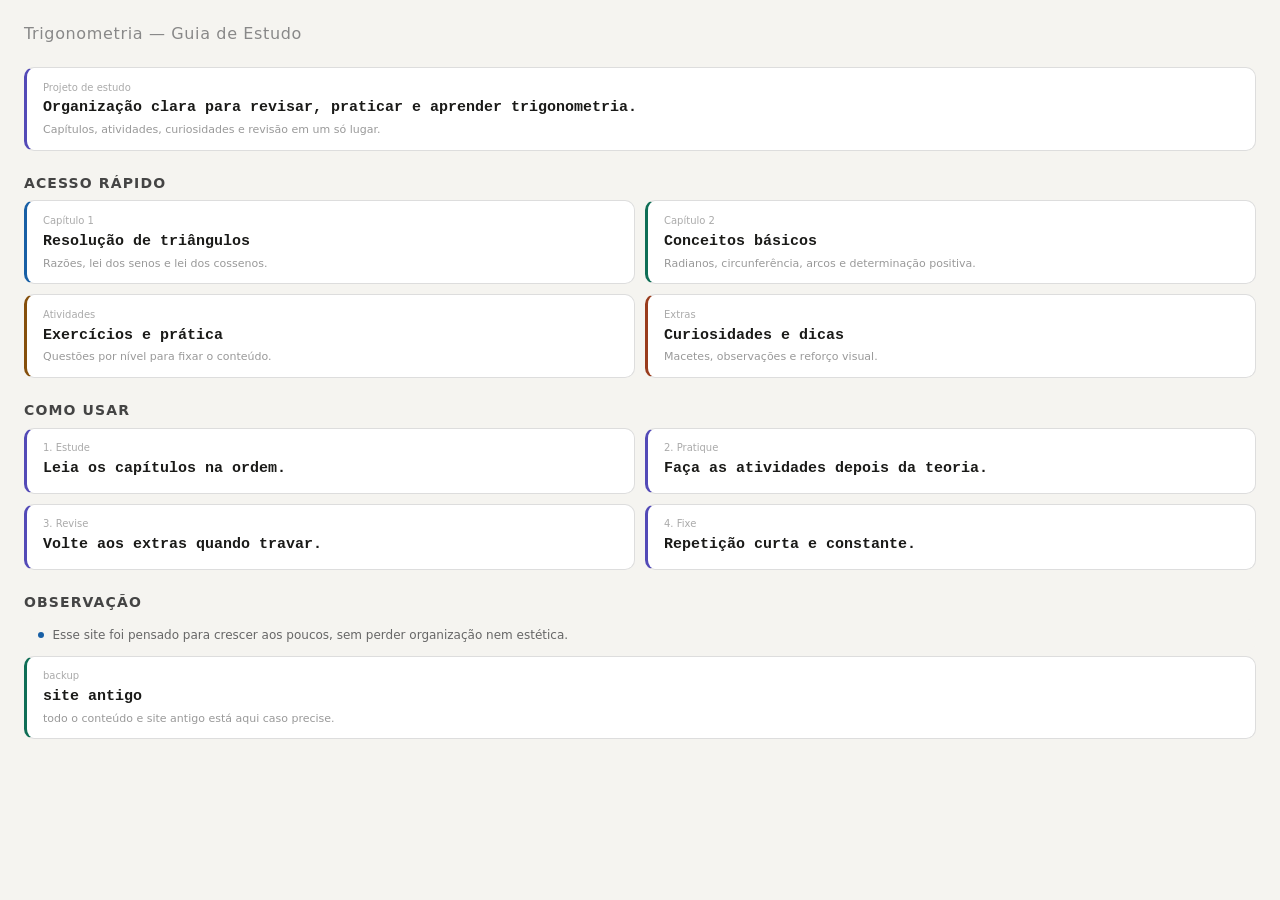
==== commit c594fee3: "upd" ====
--- a/index.html
+++ b/index.html
@@ -83,5 +83,13 @@
     <span>Esse site foi pensado para crescer aos poucos, sem perder organização nem estética.</span>
   </div>
 
+  <a href="backup.html" style="text-decoration:none; color:inherit;">
+      <div class="f accent-teal">
+        <div class="name">backup</div>
+        <div class="formula">site antigo</div>
+        <div class="note">todo o conteúdo e site antigo está aqui caso precise.</div>
+      </div>
+    </a>
+
 </body>
 </html>
